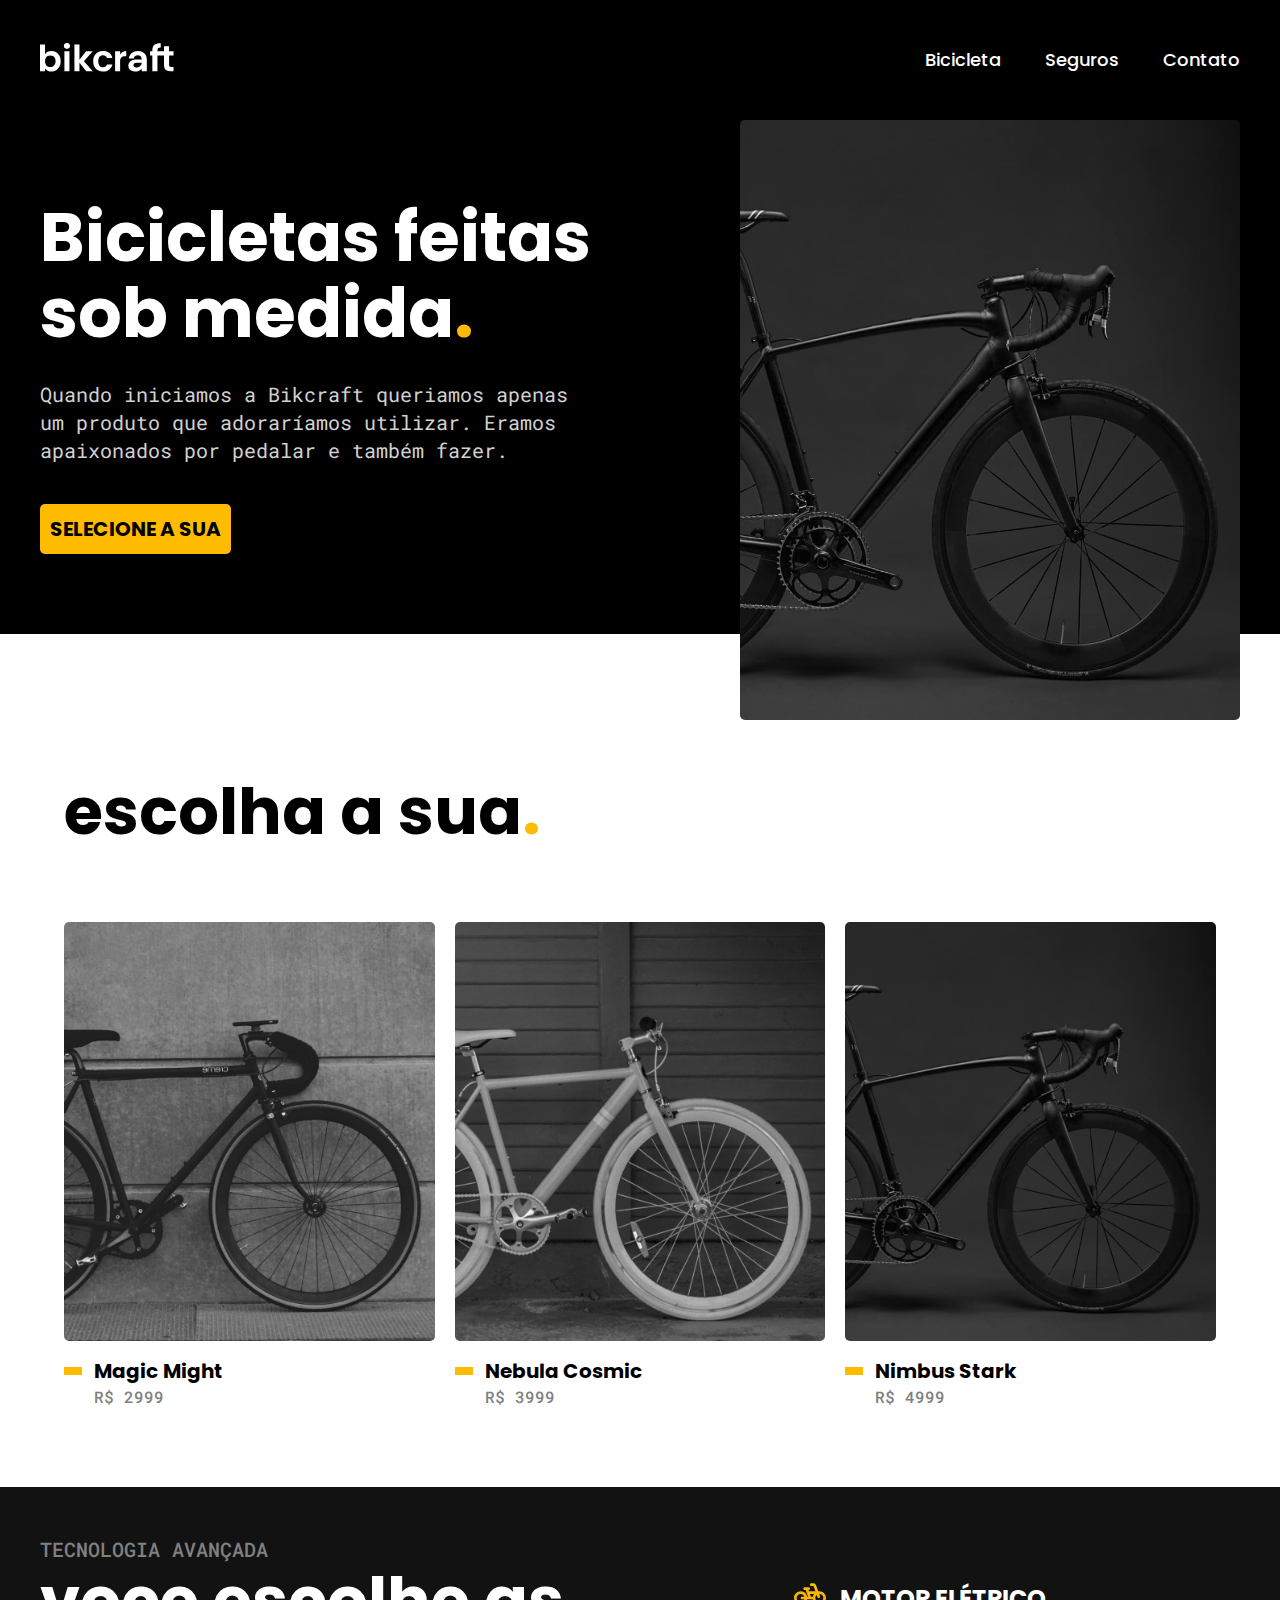
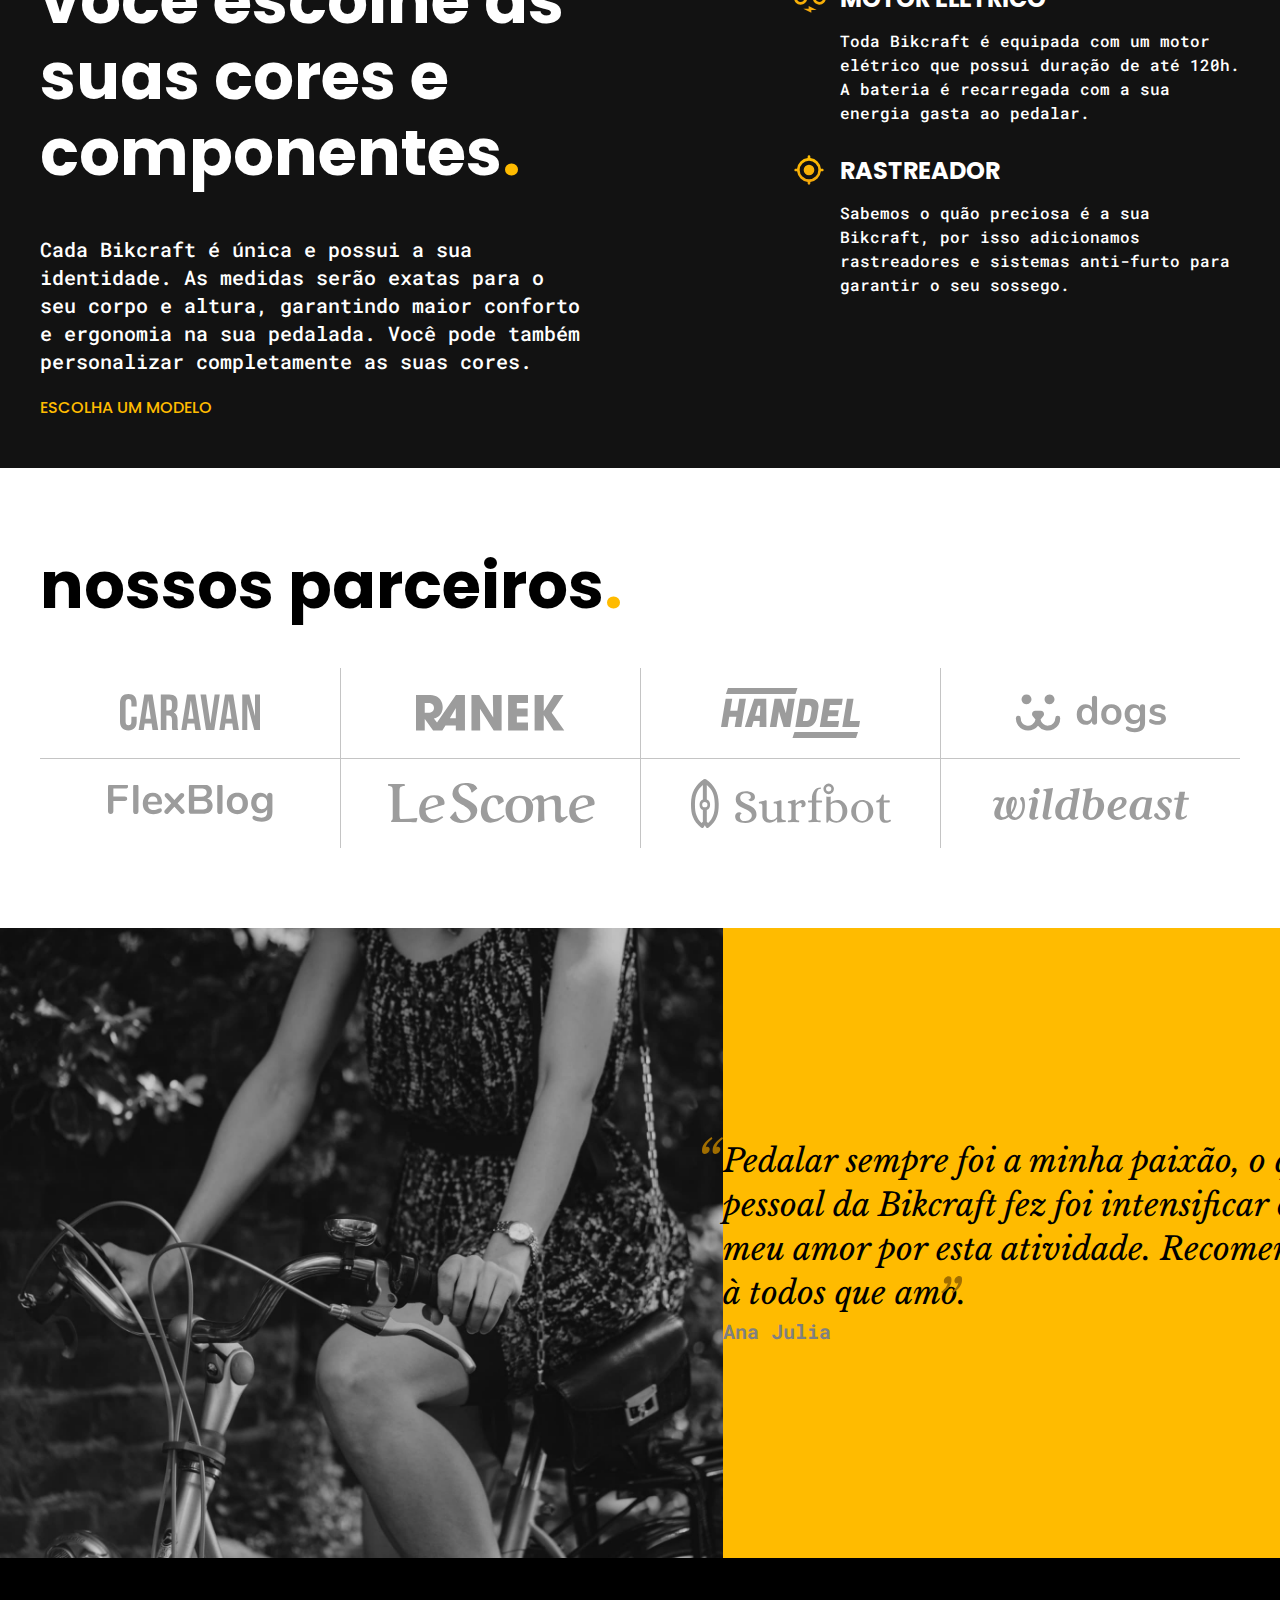
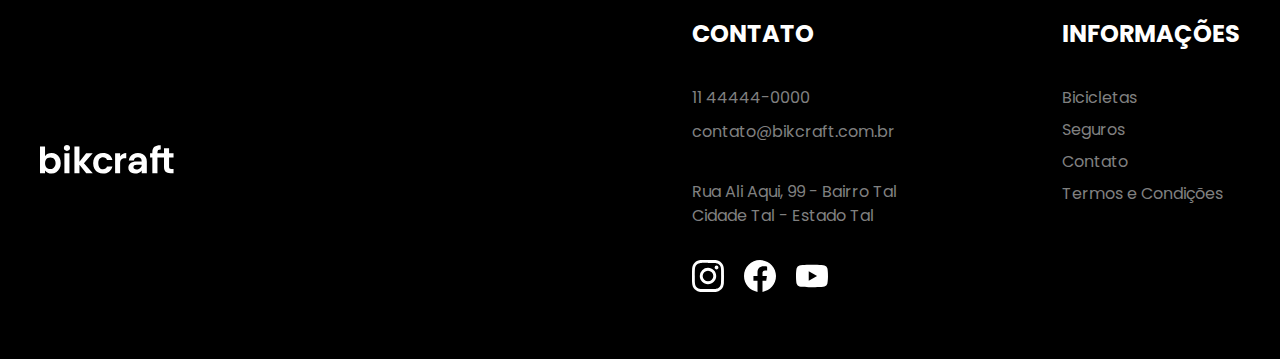
==== index.html @ fb2f8f51 "updated proj: add comments section" ====
<!DOCTYPE html>
<html lang="pt-br">

<head>
    <meta charset="UTF-8">
    <meta http-equiv="X-UA-Compatible" content="IE=edge">
    <meta name="viewport" content="width=device-width, initial-scale=1.0">

    <link rel="preconnect" href="https://fonts.googleapis.com">
    <link rel="preconnect" href="https://fonts.gstatic.com" crossorigin>
    <link href="https://fonts.googleapis.com/css2?family=Libre+Baskerville:ital@1&family=Poppins:wght@400;500;600;700&family=Roboto+Mono:wght@300&display=swap" rel="stylesheet">

    <link rel="stylesheet" href="css/main.css">

    <title>Inicio | Bikcraft</title>
</head>

<body class="page-index">

    <header class="header">
        <div class="box-width">
            <a href="index.html">
                <img src="images/bikcraft.svg" alt="Logo Bikcraft">
            </a>


            <nav>
                <a href="bikes.html">Bicicleta</a>
                <a href="insurance.html">Seguros</a>
                <a href="contact.html">Contato</a>
            </nav>
        </div>
    </header>

    <main>
        <section class="subheader">
            <div class="__width">
                <div class="content">
                    <h1>Bicicletas feitas sob medida<span>.</span></h1>

                    <p>Quando iniciamos a Bikcraft queriamos apenas um produto que adoraríamos utilizar. Eramos apaixonados por pedalar e também fazer.</p>

                    <button class="btn">selecione a sua</button>
                </div>
                <img src="images/bicicletas/nimbus-home.jpg" alt="">
            </div>
        </section>

        <section class="prod-bikes">
            <div class="__width">
                <h2 class="titles-sec">escolha a sua<span>.</span></h2>
            </div>

            <section class="bikes">
                <div class="card">
                    <img src="images/bicicletas/magic-home.jpg" alt="">
                    <div class="info-bike">
                        <span class="legend">Magic Might</span>
                        <span class="price">R$ 2999</span>
                    </div>

                </div>

                <div class="card">
                    <img src="images/bicicletas/nebula-home.jpg" alt="">
                    <div class="info-bike">
                        <span class="legend">Nebula Cosmic</span>
                        <span class="price">R$ 3999</span>
                    </div>

                </div>

                <div class="card">
                    <img src="images/bicicletas/nimbus-home.jpg" alt="">
                    <div class="info-bike">
                        <span class="legend">Nimbus Stark</span>
                        <span class="price">R$ 4999</span>
                    </div>

                </div>

            </section>
        </section>

        <section class="diferentials">
            <section class="content __width">
                <div class="description">
                    <span class="legend">tecnologia avançada</span>
                    <h2 class="titles-sec">voce escolhe as suas cores e componentes<span>.</span></h2>
                    <p>Cada Bikcraft é única e possui a sua identidade. As medidas serão exatas para o seu corpo e altura, garantindo maior conforto e ergonomia na sua pedalada. Você pode também personalizar completamente as suas cores.</p>

                    <a href="">Escolha um modelo</a>
                </div>

                <div class="technology">
                    <div class="electric">
                        <span>Motor elétrico</span>
                        <p>Toda Bikcraft é equipada com um motor elétrico que possui duração de até 120h. A bateria é recarregada com a sua energia gasta ao pedalar.</p>
                    </div>
                    <div class="tracker">
                        <span>rastreador</span>
                        <p>Sabemos o quão preciosa é a sua Bikcraft, por isso adicionamos rastreadores e sistemas anti-furto para garantir o seu sossego.</p>
                    </div>
                </div>

            </section>
        </section>

        <section class="partness">

            <div class="__width">
                <h2 class="titles-sec">nossos parceiros<span>.</span></h2>

                <ul class="box-partness">
                    <li>
                        <img src="images/parceiros/caravan.svg" alt="Logo Caravan">
                    </li>
                    <li>
                        <img src="images/parceiros/ranek.svg" alt="Logo Ranek">
                    </li>
                    <li>
                        <img src="images/parceiros/handel.svg" alt="Logo Handel">
                    </li>
                    <li>
                        <img src="images/parceiros/dogs.svg" alt="Logo Dogs">
                    </li>
                    <li>
                        <img src="images/parceiros/flexblog.svg" alt="Logo Flexblog">
                    </li>
                    <li>
                        <img src="images/parceiros/lescone.svg" alt="Logo LeScone">
                    </li>
                    <li>
                        <img src="images/parceiros/surfbot.svg" alt="Logo Surfbot">
                    </li>
                    <li>
                        <img src="images/parceiros/wildbeast.svg" alt="Logo Wildbeast">
                    </li>
                </ul>
            </div>

        </section>

        <section class="comments">
            <div class="box-img">
                <img src="images/fotos/depoimento.jpg" alt="">
            </div>
            <div class=" __width">
                <div class="box-comment">
                    <p>
                        Pedalar sempre foi a minha paixão, o que o pessoal da Bikcraft fez foi intensificar o meu amor por esta atividade. Recomendo à todos que amo.
                    </p>
                    <span>Ana Julia</span>
                </div>

            </div>
        </section>
    </main>

    <footer class="footer">
        <div class="box-width">
            <img src="images/bikcraft.svg" alt="Logo Bikcraft">

            <section class="content">
                <section class="contact">
                    <span>Contato</span>
                    <div class="box-contact">
                        <a href="">
                            11 44444-0000
                        </a>
                        <a href="mailto:contato@bikcraft.com.br">contato@bikcraft.com.br</a>
                    </div>
                    <div class="box-address">
                        <a>Rua Ali Aqui, 99 - Bairro Tal Cidade Tal - Estado Tal</a>
                    </div>
                    <div class="midia-social">
                        <a href="">
                            <img src="images/redes/instagram.svg" alt="">
                        </a>
                        <a href="">
                            <img src="images/redes/facebook.svg" alt="">
                        </a>
                        <a href="">
                            <img src="images/redes/youtube.svg" alt="">
                        </a>
                    </div>
                </section>
                <section class="informations">
                    <span>informações</span>
                    <a href="bikes.html">Bicicletas</a>
                    <a href="insurance.html">Seguros</a>
                    <a href="contact.html">Contato</a>
                    <a href="">Termos e Condições</a>
                </section>
            </section>

        </div>
    </footer>

</body>

</html>
---- css/main.css ----
* {
  margin: 0;
  padding: 0;
  -webkit-box-sizing: border-box;
          box-sizing: border-box;
}

a {
  text-decoration: none;
}

.titles-sec {
  font-family: "Poppins", sans-serif;
  font-weight: 700;
  font-size: 64px;
  line-height: 76px;
}

.titles-sec span {
  color: #ffbb00;
}

.__width {
  width: 1200px;
  margin: 0 auto;
  position: relative;
}

.btn {
  background: #ffbb00;
  border-radius: 5px;
  font-family: "Poppins", sans-serif;
  color: #000000;
  font-size: 20px;
  text-transform: uppercase;
  font-weight: 700;
  width: -webkit-fit-content;
  width: -moz-fit-content;
  width: fit-content;
  padding: 10px;
  border: 0;
  cursor: pointer;
}

.header {
  background: #000000;
  color: #ffffff;
  height: 120px;
  display: -webkit-box;
  display: -ms-flexbox;
  display: flex;
  -webkit-box-align: center;
      -ms-flex-align: center;
          align-items: center;
}

.header a {
  color: #ffffff;
}

.header .box-width {
  width: 1200px;
  margin: 0 auto;
  display: -webkit-box;
  display: -ms-flexbox;
  display: flex;
  -webkit-box-align: center;
      -ms-flex-align: center;
          align-items: center;
  -webkit-box-pack: justify;
      -ms-flex-pack: justify;
          justify-content: space-between;
  font-family: "Poppins", sans-serif;
}

.header .box-width nav a {
  font-size: 18px;
  font-weight: 500;
  line-height: 32px;
  position: relative;
}

.header .box-width nav a:nth-of-type(2) {
  margin: 0 40px;
}

.header .box-width nav a::after {
  position: absolute;
  width: 0;
  content: "";
  height: 2px;
  border-radius: 5px;
  top: 28px;
  left: 0;
}

.header .box-width nav a:hover {
  color: #ffbb00;
  -webkit-transition: all 0.7s linear;
  transition: all 0.7s linear;
}

.header .box-width nav a:hover::after {
  -webkit-transition: all 0.7s linear;
  transition: all 0.7s linear;
  width: 100%;
  background: #ffbb00;
}

.footer {
  background: #000000;
  padding-block: 60px;
}

.footer a {
  color: #808080;
}

.footer .box-width {
  width: 1200px;
  margin: 0 auto;
  display: -webkit-box;
  display: -ms-flexbox;
  display: flex;
  -webkit-box-align: center;
      -ms-flex-align: center;
          align-items: center;
  -webkit-box-pack: justify;
      -ms-flex-pack: justify;
          justify-content: space-between;
}

.footer .box-width .content {
  display: -webkit-box;
  display: -ms-flexbox;
  display: flex;
}

.footer .box-width .content span {
  font-size: 24px;
  line-height: 32px;
  text-transform: uppercase;
  letter-spacing: 5%;
  color: #ffffff;
  font-family: "Poppins", sans-serif;
  font-weight: 700;
}

.footer .box-width .content .contact,
.footer .box-width .content .informations {
  display: -webkit-box;
  display: -ms-flexbox;
  display: flex;
  -webkit-box-orient: vertical;
  -webkit-box-direction: normal;
      -ms-flex-direction: column;
          flex-direction: column;
}

.footer .box-width .content .contact a,
.footer .box-width .content .informations a {
  font-family: "Poppins", sans-serif;
  font-size: 16px;
  font-size: 500;
  line-height: 24px;
}

.footer .box-width .content .contact a:hover,
.footer .box-width .content .informations a:hover {
  text-decoration: underline;
}

.footer .box-width .content .contact {
  margin-right: 120px;
}

.footer .box-width .content .contact .box-contact {
  display: -webkit-box;
  display: -ms-flexbox;
  display: flex;
  -webkit-box-orient: vertical;
  -webkit-box-direction: normal;
      -ms-flex-direction: column;
          flex-direction: column;
  margin-block: 36px;
  gap: 10px;
}

.footer .box-width .content .contact .box-address {
  width: 250px;
}

.footer .box-width .content .contact .midia-social {
  margin-top: 32px;
}

.footer .box-width .content .contact .midia-social a {
  text-decoration: none;
}

.footer .box-width .content .contact .midia-social a:nth-of-type(2) {
  margin: 0 16px;
}

.footer .box-width .content .informations span {
  margin-bottom: 36px;
}

.footer .box-width .content .informations a {
  margin-top: 8px;
}

.footer .box-width .content .informations a:nth-of-type(1) {
  margin-top: 0;
}

.page-index .subheader {
  background: #000000;
  padding: 80px 0;
}

.page-index .subheader h1 {
  font-family: "Poppins", sans-serif;
  font-size: 68px;
  line-height: 76px;
  font-weight: 700;
  color: #ffffff;
}

.page-index .subheader h1 span {
  color: #ffbb00;
}

.page-index .subheader p {
  color: #d1d1d1;
  font-size: 20px;
  line-height: 28px;
  font-family: "Roboto Mono", monospace;
}

.page-index .subheader .__width {
  display: -webkit-box;
  display: -ms-flexbox;
  display: flex;
  -webkit-box-pack: justify;
      -ms-flex-pack: justify;
          justify-content: space-between;
}

.page-index .subheader .__width .content {
  width: 600px;
}

.page-index .subheader .__width .content p {
  width: 530px;
  margin: 28px 0 40px;
}

.page-index .subheader .__width img {
  width: 500px;
  height: 600px;
  position: absolute;
  top: -80px;
  right: 0;
  border-radius: 5px;
}

.page-index .prod-bikes {
  width: 100%;
  padding: 140px 5% 80px;
}

.page-index .prod-bikes h2 span {
  color: #ffbb00;
}

.page-index .prod-bikes .bikes {
  display: -webkit-box;
  display: -ms-flexbox;
  display: flex;
  gap: 20px;
  width: 100%;
  -webkit-box-pack: justify;
      -ms-flex-pack: justify;
          justify-content: space-between;
  margin-top: 72px;
}

.page-index .prod-bikes .bikes .card {
  width: 515px;
}

.page-index .prod-bikes .bikes .card img {
  width: 100%;
  border-radius: 5px;
}

.page-index .prod-bikes .bikes .card .info-bike {
  display: -webkit-box;
  display: -ms-flexbox;
  display: flex;
  -webkit-box-orient: vertical;
  -webkit-box-direction: normal;
      -ms-flex-direction: column;
          flex-direction: column;
  gap: 2px;
  position: relative;
  margin-top: 12px;
  padding-left: 30px;
}

.page-index .prod-bikes .bikes .card .info-bike .legend {
  color: #000000;
  font-size: 20px;
  line-height: 28px;
  font-weight: 700;
  font-family: "Poppins", sans-serif;
}

.page-index .prod-bikes .bikes .card .info-bike .price {
  font-family: "Roboto Mono", monospace;
  font-size: 16px;
  line-height: 20px;
  color: #808080;
  font-weight: 500;
}

.page-index .prod-bikes .bikes .card .info-bike::before {
  content: "";
  position: absolute;
  left: 0;
  top: 10px;
  width: 18px;
  height: 8px;
  background: #ffbb00;
}

.page-index .diferentials {
  background: #121212;
  padding: 48px 0;
}

.page-index .diferentials .legend {
  text-transform: uppercase;
  font-weight: 500;
  font-size: 20px;
  line-height: 28px;
  color: #808080;
  font-family: "Roboto Mono", monospace;
}

.page-index .diferentials .titles-sec {
  color: #ffffff;
}

.page-index .diferentials .content {
  display: -webkit-box;
  display: -ms-flexbox;
  display: flex;
  -webkit-box-pack: justify;
      -ms-flex-pack: justify;
          justify-content: space-between;
}

.page-index .diferentials .content .description {
  width: 600px;
}

.page-index .diferentials .content .description p {
  font-size: 20px;
  color: #ffffff;
  line-height: 28px;
  font-family: "Roboto Mono", monospace;
  font-weight: 500;
  margin: 44px 0 20px;
  width: 550px;
}

.page-index .diferentials .content .description a {
  text-transform: uppercase;
  font-family: "Poppins", sans-serif;
  color: #ffbb00;
  font-weight: 500;
  position: relative;
}

.page-index .diferentials .content .description a::after {
  position: absolute;
  width: 0%;
  top: 20px;
  left: 0;
  height: 2px;
  background: #ffbb00;
  content: "";
}

.page-index .diferentials .content .description a:hover::after {
  width: 100%;
  -webkit-transition: all 0.7s linear;
  transition: all 0.7s linear;
}

.page-index .diferentials .content .technology {
  color: #ffffff;
  width: 400px;
  margin-top: 50px;
}

.page-index .diferentials .content .technology span {
  text-transform: uppercase;
  font-weight: 700;
  font-family: "Poppins", sans-serif;
  font-size: 24px;
  line-height: 28px;
}

.page-index .diferentials .content .technology p {
  font-family: "Roboto Mono", monospace;
  font-weight: 500;
  font-size: 16px;
  line-height: 24px;
}

.page-index .diferentials .content .technology .electric span {
  position: relative;
}

.page-index .diferentials .content .technology .electric span::before {
  content: url("../../images/icones/eletrica.svg");
  position: absolute;
  right: 220px;
  top: 0;
}

.page-index .diferentials .content .technology .electric p {
  margin: 16px 0 32px;
}

.page-index .diferentials .content .technology .tracker span {
  position: relative;
}

.page-index .diferentials .content .technology .tracker span::before {
  content: url("../../images/icones/rastreador.svg");
  position: absolute;
  right: 175px;
  top: 0;
}

.page-index .diferentials .content .technology .tracker p {
  margin-top: 16px;
}

.page-index .partness {
  padding: 80px 0;
}

.page-index .partness .titles-sec {
  margin-bottom: 44px;
}

.page-index .partness .box-partness {
  list-style: none;
  display: -ms-grid;
  display: grid;
  -ms-grid-columns: (1fr)[4];
      grid-template-columns: repeat(4, 1fr);
}

.page-index .partness .box-partness li {
  display: -webkit-box;
  display: -ms-flexbox;
  display: flex;
  border-left: 1px solid #c4c4c4;
  padding: 20px 0;
}

.page-index .partness .box-partness li:nth-child(1), .page-index .partness .box-partness li:nth-child(5) {
  border: 0;
}

.page-index .partness .box-partness li:nth-child(n + 5) {
  border-top: 1px solid #c4c4c4;
}

.page-index .partness .box-partness li img {
  margin: auto;
}

.page-index .comments {
  background: #ffbb00;
  display: -webkit-box;
  display: -ms-flexbox;
  display: flex;
  -webkit-box-align: center;
      -ms-flex-align: center;
          align-items: center;
  -webkit-box-pack: justify;
      -ms-flex-pack: justify;
          justify-content: space-between;
}

.page-index .comments .box-img {
  height: 70vh;
}

.page-index .comments .box-img img {
  height: 100%;
}

.page-index .comments .__width {
  display: -webkit-box;
  display: -ms-flexbox;
  display: flex;
  -webkit-box-align: center;
      -ms-flex-align: center;
          align-items: center;
  -webkit-box-pack: center;
      -ms-flex-pack: center;
          justify-content: center;
}

.page-index .comments .box-comment {
  width: 630px;
}

.page-index .comments .box-comment p {
  font-size: 32px;
  line-height: 44px;
  font-style: italic;
  font-family: "Libre Baskerville", serif;
  position: relative;
}

.page-index .comments .box-comment p::before {
  content: url("../../images/dooble_quote_left.svg");
  position: absolute;
  bottom: 150px;
  right: 630px;
}

.page-index .comments .box-comment p::after {
  content: url("../../images/dooble_quote_right.svg");
  position: absolute;
  bottom: 10px;
  right: 390px;
}

.page-index .comments .box-comment span {
  font-size: 20px;
  line-height: 32px;
  font-family: "Roboto Mono", monospace;
  font-weight: 700;
  color: #808080;
}
/*# sourceMappingURL=main.css.map */
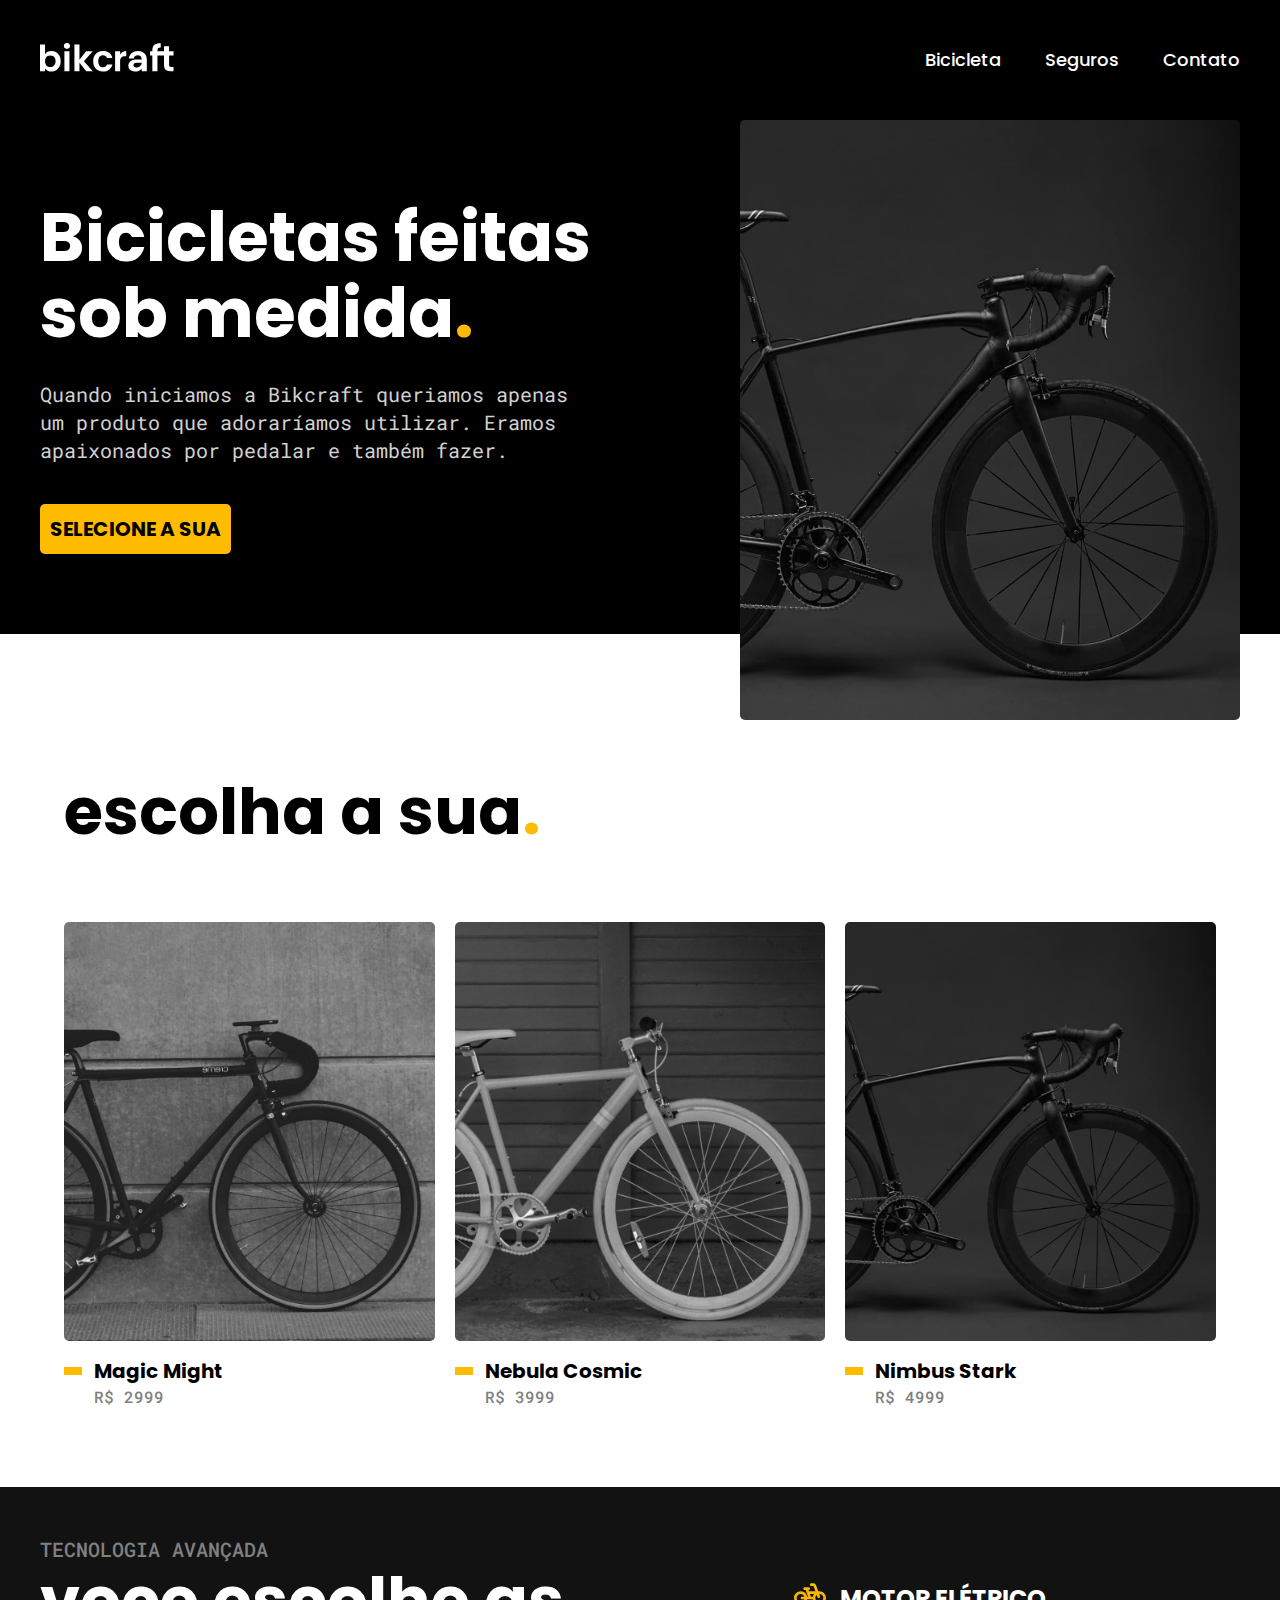
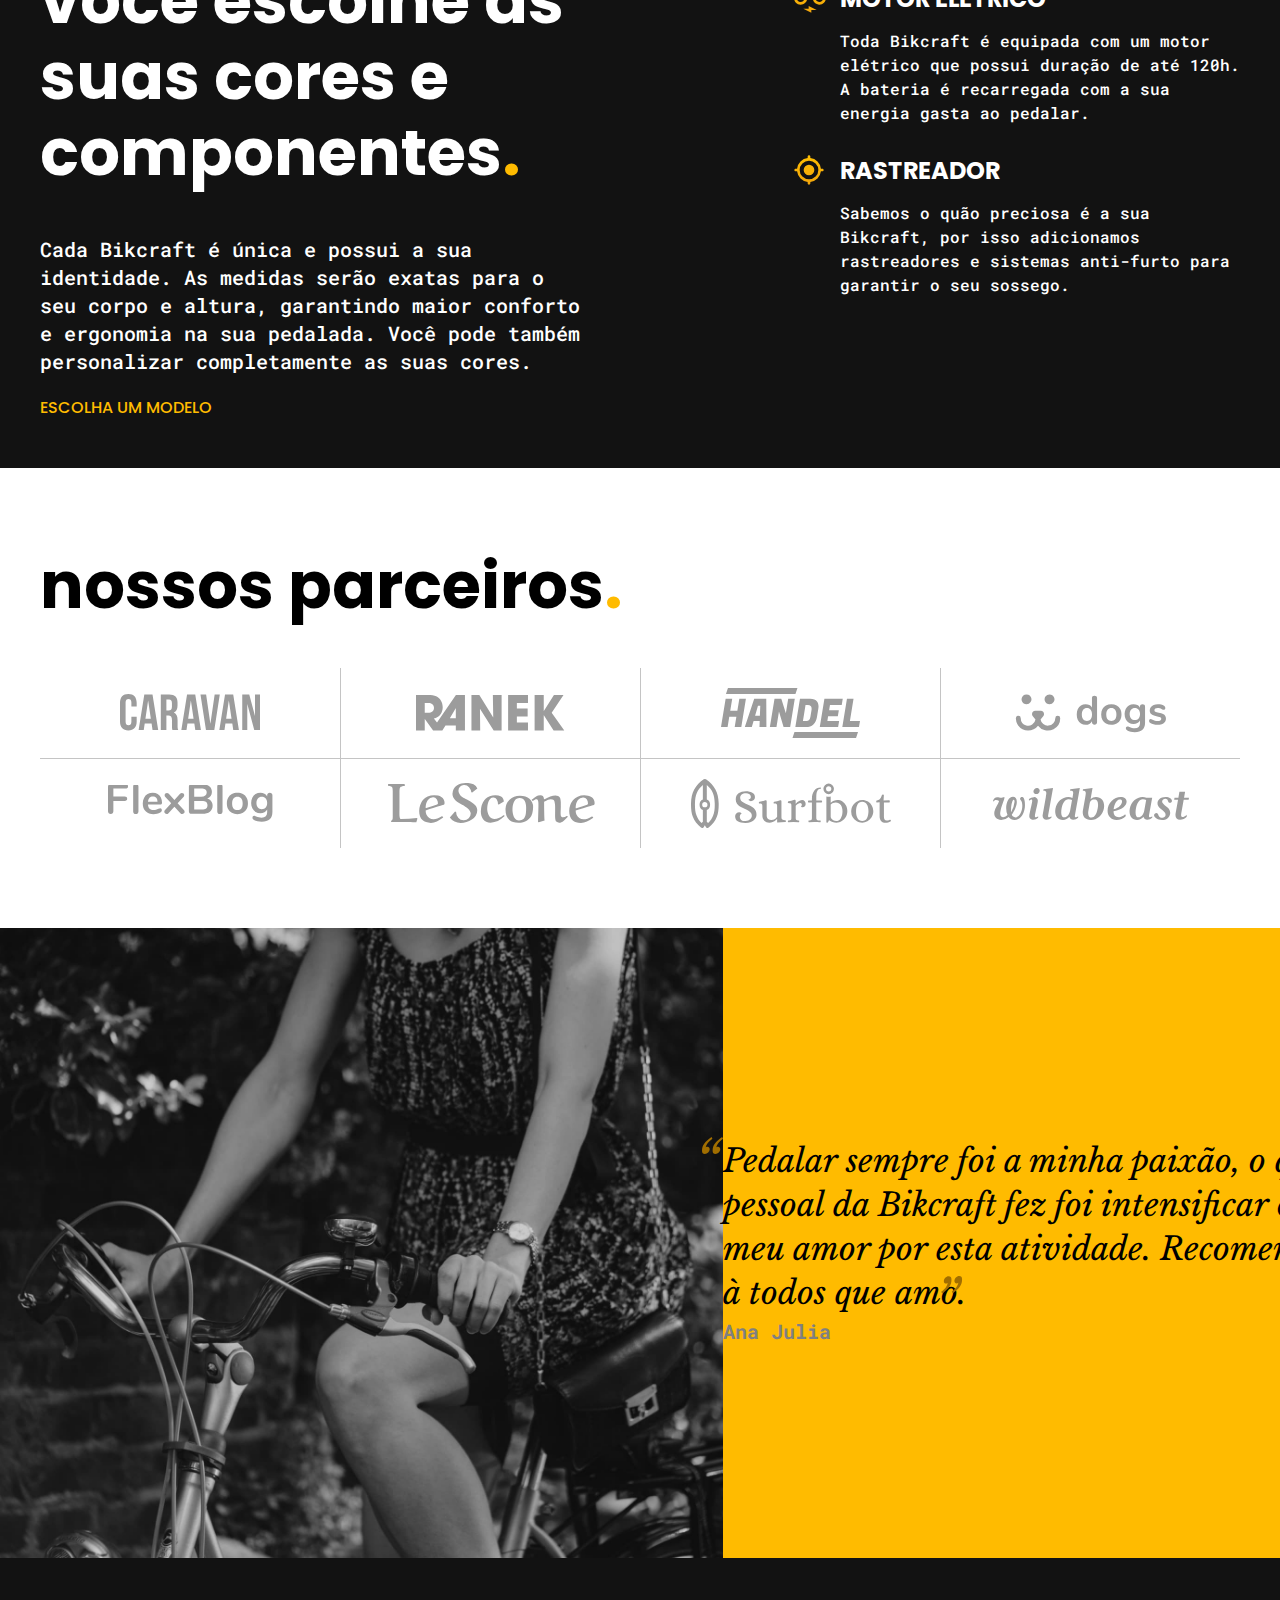
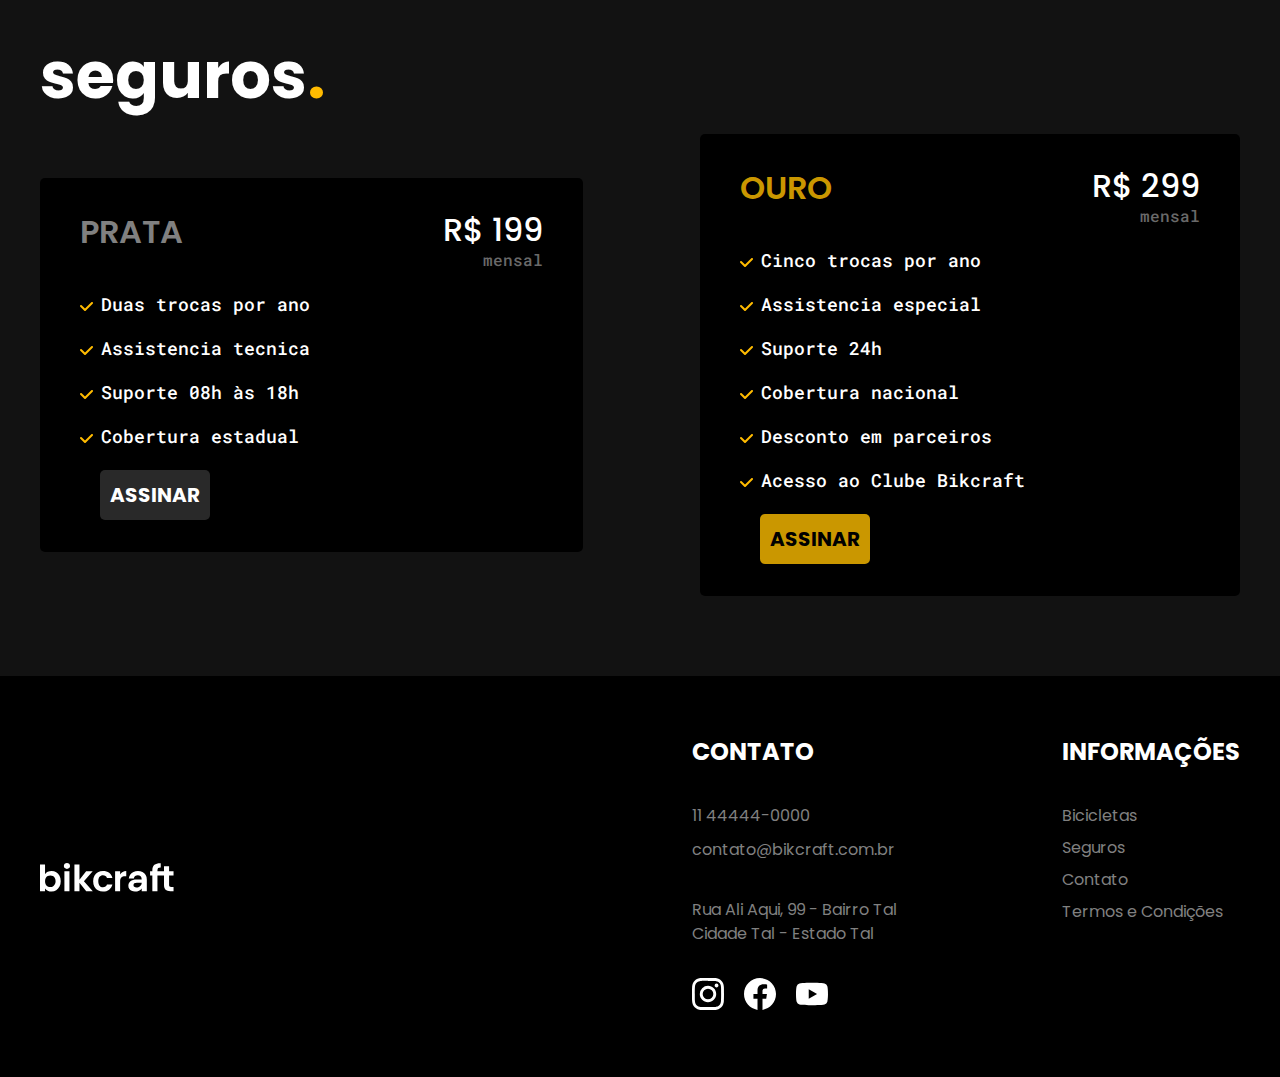
==== commit c864b10c: "updated proj: add insurance section in index" ====
--- a/index.html
+++ b/index.html
@@ -153,6 +153,55 @@
                     <span>Ana Julia</span>
                 </div>
 
+            </div>
+        </section>
+
+        <section class="insurance">
+            <div class="__width">
+                <h2 class="titles-sec">seguros<span>.</span></h2>
+                <section class="content">
+                    <div class="silver">
+                        <div class="header-ins">
+                            <span class="legend">Prata</span>
+                            <div class="box-price">
+                                <span class="price">R$ 199</span>
+                                <span class="month">mensal</span>
+                            </div>
+                        </div>
+
+                        <ul>
+                            <li>Duas trocas por ano</li>
+                            <li>Assistencia tecnica</li>
+                            <li>Suporte 08h às 18h</li>
+                            <li>Cobertura estadual</li>
+                        </ul>
+
+                        <button class="btn">Assinar</button>
+
+                    </div>
+
+                    <div class="gold">
+                        <div class="header-ins">
+                            <span class="legend">Ouro</span>
+                            <div class="box-price">
+                                <span class="price">R$ 299</span>
+                                <span class="month">mensal</span>
+                            </div>
+                        </div>
+
+                        <ul>
+                            <li>Cinco trocas por ano</li>
+                            <li>Assistencia especial</li>
+                            <li>Suporte 24h</li>
+                            <li>Cobertura nacional</li>
+                            <li>Desconto em parceiros</li>
+                            <li>Acesso ao Clube Bikcraft</li>
+                        </ul>
+
+                        <button class="btn">Assinar</button>
+
+                    </div>
+                </section>
             </div>
         </section>
     </main>
--- a/css/main.css
+++ b/css/main.css
@@ -2,7 +2,7 @@
   margin: 0;
   padding: 0;
   -webkit-box-sizing: border-box;
-          box-sizing: border-box;
+  box-sizing: border-box;
 }
 
 a {
@@ -50,8 +50,8 @@
   display: -ms-flexbox;
   display: flex;
   -webkit-box-align: center;
-      -ms-flex-align: center;
-          align-items: center;
+  -ms-flex-align: center;
+  align-items: center;
 }
 
 .header a {
@@ -65,11 +65,11 @@
   display: -ms-flexbox;
   display: flex;
   -webkit-box-align: center;
-      -ms-flex-align: center;
-          align-items: center;
+  -ms-flex-align: center;
+  align-items: center;
   -webkit-box-pack: justify;
-      -ms-flex-pack: justify;
-          justify-content: space-between;
+  -ms-flex-pack: justify;
+  justify-content: space-between;
   font-family: "Poppins", sans-serif;
 }
 
@@ -123,11 +123,11 @@
   display: -ms-flexbox;
   display: flex;
   -webkit-box-align: center;
-      -ms-flex-align: center;
-          align-items: center;
+  -ms-flex-align: center;
+  align-items: center;
   -webkit-box-pack: justify;
-      -ms-flex-pack: justify;
-          justify-content: space-between;
+  -ms-flex-pack: justify;
+  justify-content: space-between;
 }
 
 .footer .box-width .content {
@@ -153,8 +153,8 @@
   display: flex;
   -webkit-box-orient: vertical;
   -webkit-box-direction: normal;
-      -ms-flex-direction: column;
-          flex-direction: column;
+  -ms-flex-direction: column;
+  flex-direction: column;
 }
 
 .footer .box-width .content .contact a,
@@ -180,8 +180,8 @@
   display: flex;
   -webkit-box-orient: vertical;
   -webkit-box-direction: normal;
-      -ms-flex-direction: column;
-          flex-direction: column;
+  -ms-flex-direction: column;
+  flex-direction: column;
   margin-block: 36px;
   gap: 10px;
 }
@@ -243,8 +243,8 @@
   display: -ms-flexbox;
   display: flex;
   -webkit-box-pack: justify;
-      -ms-flex-pack: justify;
-          justify-content: space-between;
+  -ms-flex-pack: justify;
+  justify-content: space-between;
 }
 
 .page-index .subheader .__width .content {
@@ -281,8 +281,8 @@
   gap: 20px;
   width: 100%;
   -webkit-box-pack: justify;
-      -ms-flex-pack: justify;
-          justify-content: space-between;
+  -ms-flex-pack: justify;
+  justify-content: space-between;
   margin-top: 72px;
 }
 
@@ -301,8 +301,8 @@
   display: flex;
   -webkit-box-orient: vertical;
   -webkit-box-direction: normal;
-      -ms-flex-direction: column;
-          flex-direction: column;
+  -ms-flex-direction: column;
+  flex-direction: column;
   gap: 2px;
   position: relative;
   margin-top: 12px;
@@ -358,8 +358,8 @@
   display: -ms-flexbox;
   display: flex;
   -webkit-box-pack: justify;
-      -ms-flex-pack: justify;
-          justify-content: space-between;
+  -ms-flex-pack: justify;
+  justify-content: space-between;
 }
 
 .page-index .diferentials .content .description {
@@ -463,8 +463,8 @@
   list-style: none;
   display: -ms-grid;
   display: grid;
-  -ms-grid-columns: (1fr)[4];
-      grid-template-columns: repeat(4, 1fr);
+  -ms-grid-columns: (1fr);
+  grid-template-columns: repeat(4, 1fr);
 }
 
 .page-index .partness .box-partness li {
@@ -475,7 +475,8 @@
   padding: 20px 0;
 }
 
-.page-index .partness .box-partness li:nth-child(1), .page-index .partness .box-partness li:nth-child(5) {
+.page-index .partness .box-partness li:nth-child(1),
+.page-index .partness .box-partness li:nth-child(5) {
   border: 0;
 }
 
@@ -493,11 +494,11 @@
   display: -ms-flexbox;
   display: flex;
   -webkit-box-align: center;
-      -ms-flex-align: center;
-          align-items: center;
+  -ms-flex-align: center;
+  align-items: center;
   -webkit-box-pack: justify;
-      -ms-flex-pack: justify;
-          justify-content: space-between;
+  -ms-flex-pack: justify;
+  justify-content: space-between;
 }
 
 .page-index .comments .box-img {
@@ -513,11 +514,11 @@
   display: -ms-flexbox;
   display: flex;
   -webkit-box-align: center;
-      -ms-flex-align: center;
-          align-items: center;
+  -ms-flex-align: center;
+  align-items: center;
   -webkit-box-pack: center;
-      -ms-flex-pack: center;
-          justify-content: center;
+  -ms-flex-pack: center;
+  justify-content: center;
 }
 
 .page-index .comments .box-comment {
@@ -553,4 +554,128 @@
   font-weight: 700;
   color: #808080;
 }
-/*# sourceMappingURL=main.css.map */+
+.page-index .insurance {
+  background: #121212;
+  padding: 80px 0;
+}
+
+.page-index .insurance .titles-sec {
+  color: #ffffff;
+}
+
+.page-index .insurance .content {
+  display: -webkit-box;
+  display: -ms-flexbox;
+  display: flex;
+  -webkit-box-align: center;
+  -ms-flex-align: center;
+  align-items: center;
+  margin-top: 20px;
+  -webkit-box-pack: justify;
+  -ms-flex-pack: justify;
+  justify-content: space-between;
+}
+
+.page-index .insurance .content .legend {
+  text-transform: uppercase;
+  font-weight: 600;
+  font-size: 32px;
+  line-height: 44px;
+  font-family: "Poppins", sans-serif;
+}
+
+.page-index .insurance .content .silver,
+.page-index .insurance .content .gold {
+  padding: 32px 40px;
+  background: #000000;
+  border-radius: 5px;
+}
+
+.page-index .insurance .content .silver .header-ins,
+.page-index .insurance .content .gold .header-ins {
+  display: -webkit-box;
+  display: -ms-flexbox;
+  display: flex;
+  gap: 260px;
+}
+
+.page-index .insurance .content .silver .header-ins .box-price,
+.page-index .insurance .content .gold .header-ins .box-price {
+  display: -webkit-box;
+  display: -ms-flexbox;
+  display: flex;
+  -webkit-box-orient: vertical;
+  -webkit-box-direction: normal;
+  -ms-flex-direction: column;
+  flex-direction: column;
+  text-align: right;
+}
+
+.page-index .insurance .content .silver .header-ins .box-price .price,
+.page-index .insurance .content .gold .header-ins .box-price .price {
+  color: #ffffff;
+  font-family: "Poppins", sans-serif;
+  font-weight: 500;
+  font-size: 32px;
+  line-height: 40px;
+}
+
+.page-index .insurance .content .silver .header-ins .box-price .month,
+.page-index .insurance .content .gold .header-ins .box-price .month {
+  font-size: 16px;
+  line-height: 20px;
+  color: #696969;
+  font-family: "Roboto Mono", monospace;
+  font-weight: 500;
+}
+
+.page-index .insurance .content .silver ul,
+.page-index .insurance .content .gold ul {
+  display: -webkit-box;
+  display: -ms-flexbox;
+  display: flex;
+  -webkit-box-orient: vertical;
+  -webkit-box-direction: normal;
+  -ms-flex-direction: column;
+  flex-direction: column;
+  gap: 16px;
+  list-style: none;
+  margin-block: 20px;
+}
+
+.page-index .insurance .content .silver ul li,
+.page-index .insurance .content .gold ul li {
+  color: #ffffff;
+  font-size: 18px;
+  font-weight: 500;
+  line-height: 28px;
+  font-family: "Roboto Mono", monospace;
+}
+
+.page-index .insurance .content .silver ul li::before,
+.page-index .insurance .content .gold ul li::before {
+  position: relative;
+  content: url("../../images/icones/lista.svg");
+  margin-right: 8px;
+}
+
+.page-index .insurance .content .silver .legend {
+  color: #808080;
+}
+
+.page-index .insurance .content .silver .btn {
+  background: #292929;
+  color: #ffffff;
+  margin-left: 20px;
+}
+
+.page-index .insurance .content .gold .legend {
+  color: #ca9700;
+}
+
+.page-index .insurance .content .gold .btn {
+  background: #ca9700;
+  margin-left: 20px;
+}
+/*# sourceMappingURL=main.css.map */
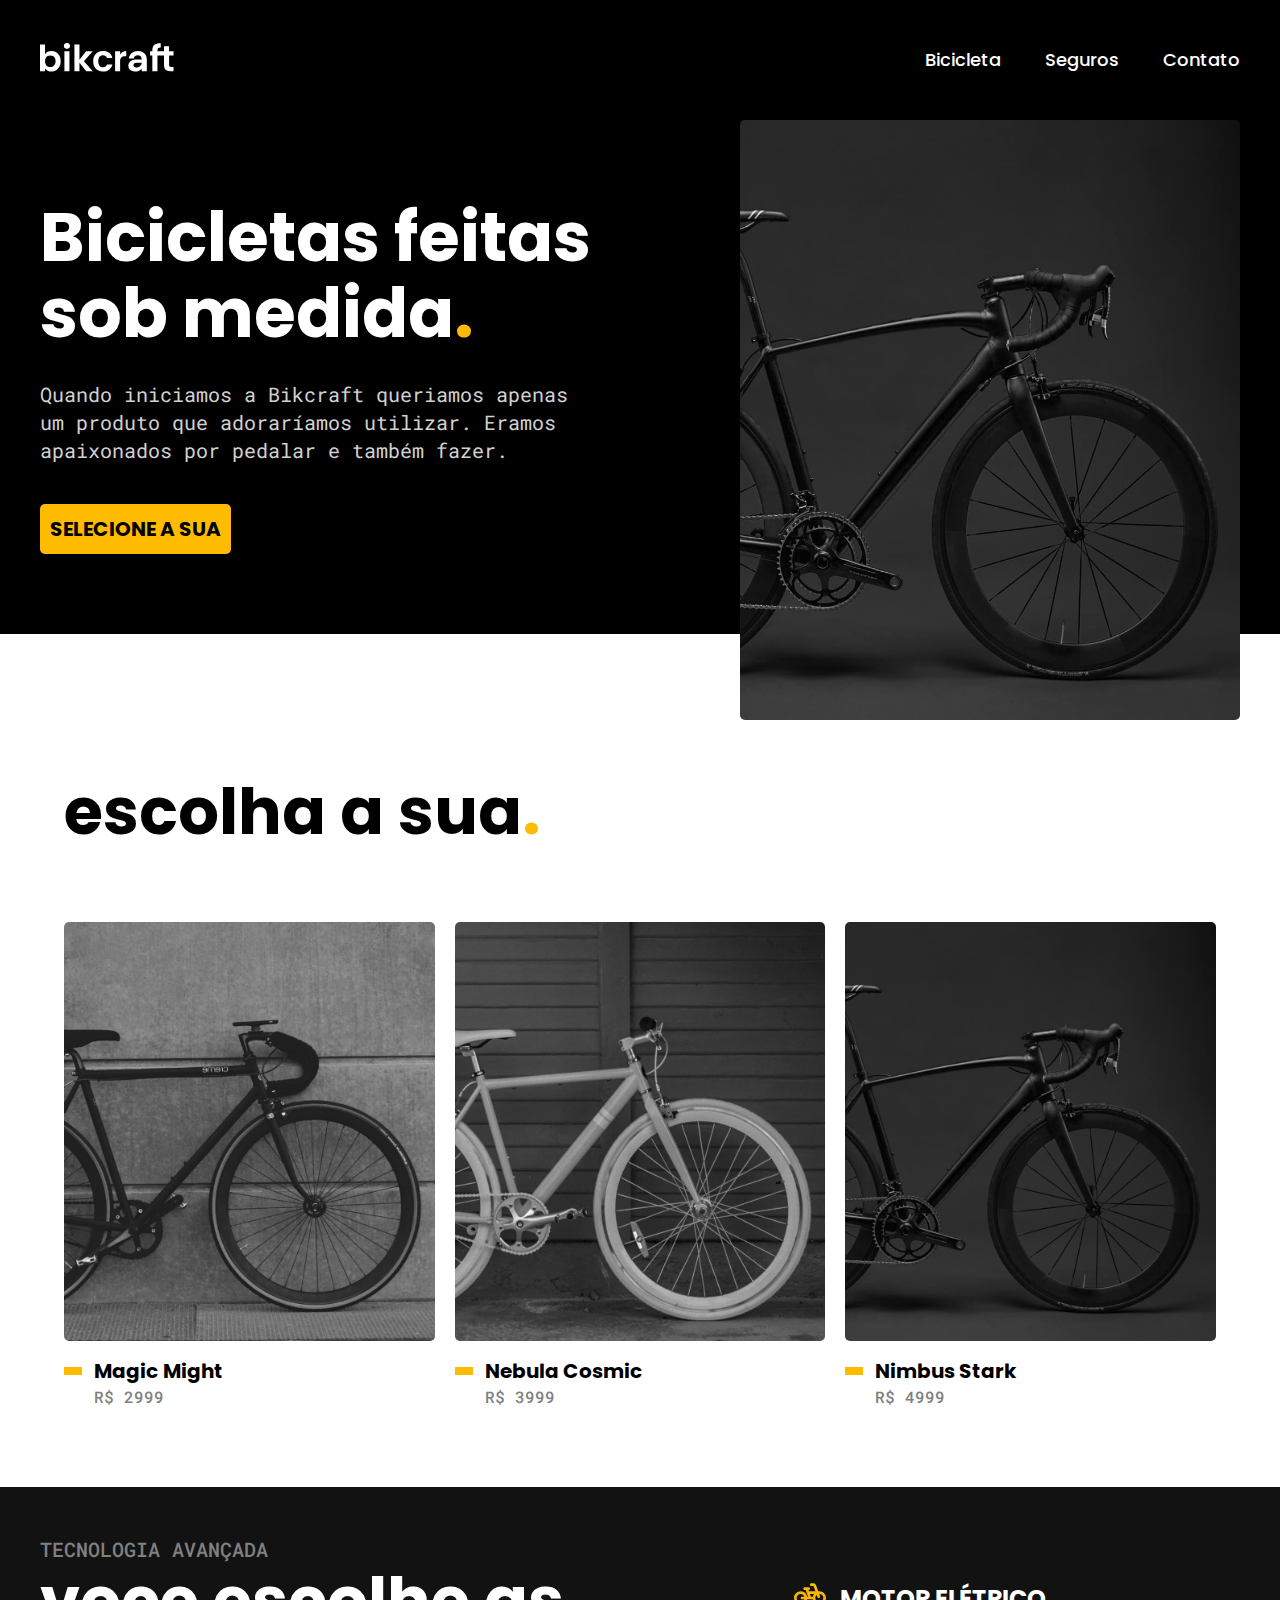
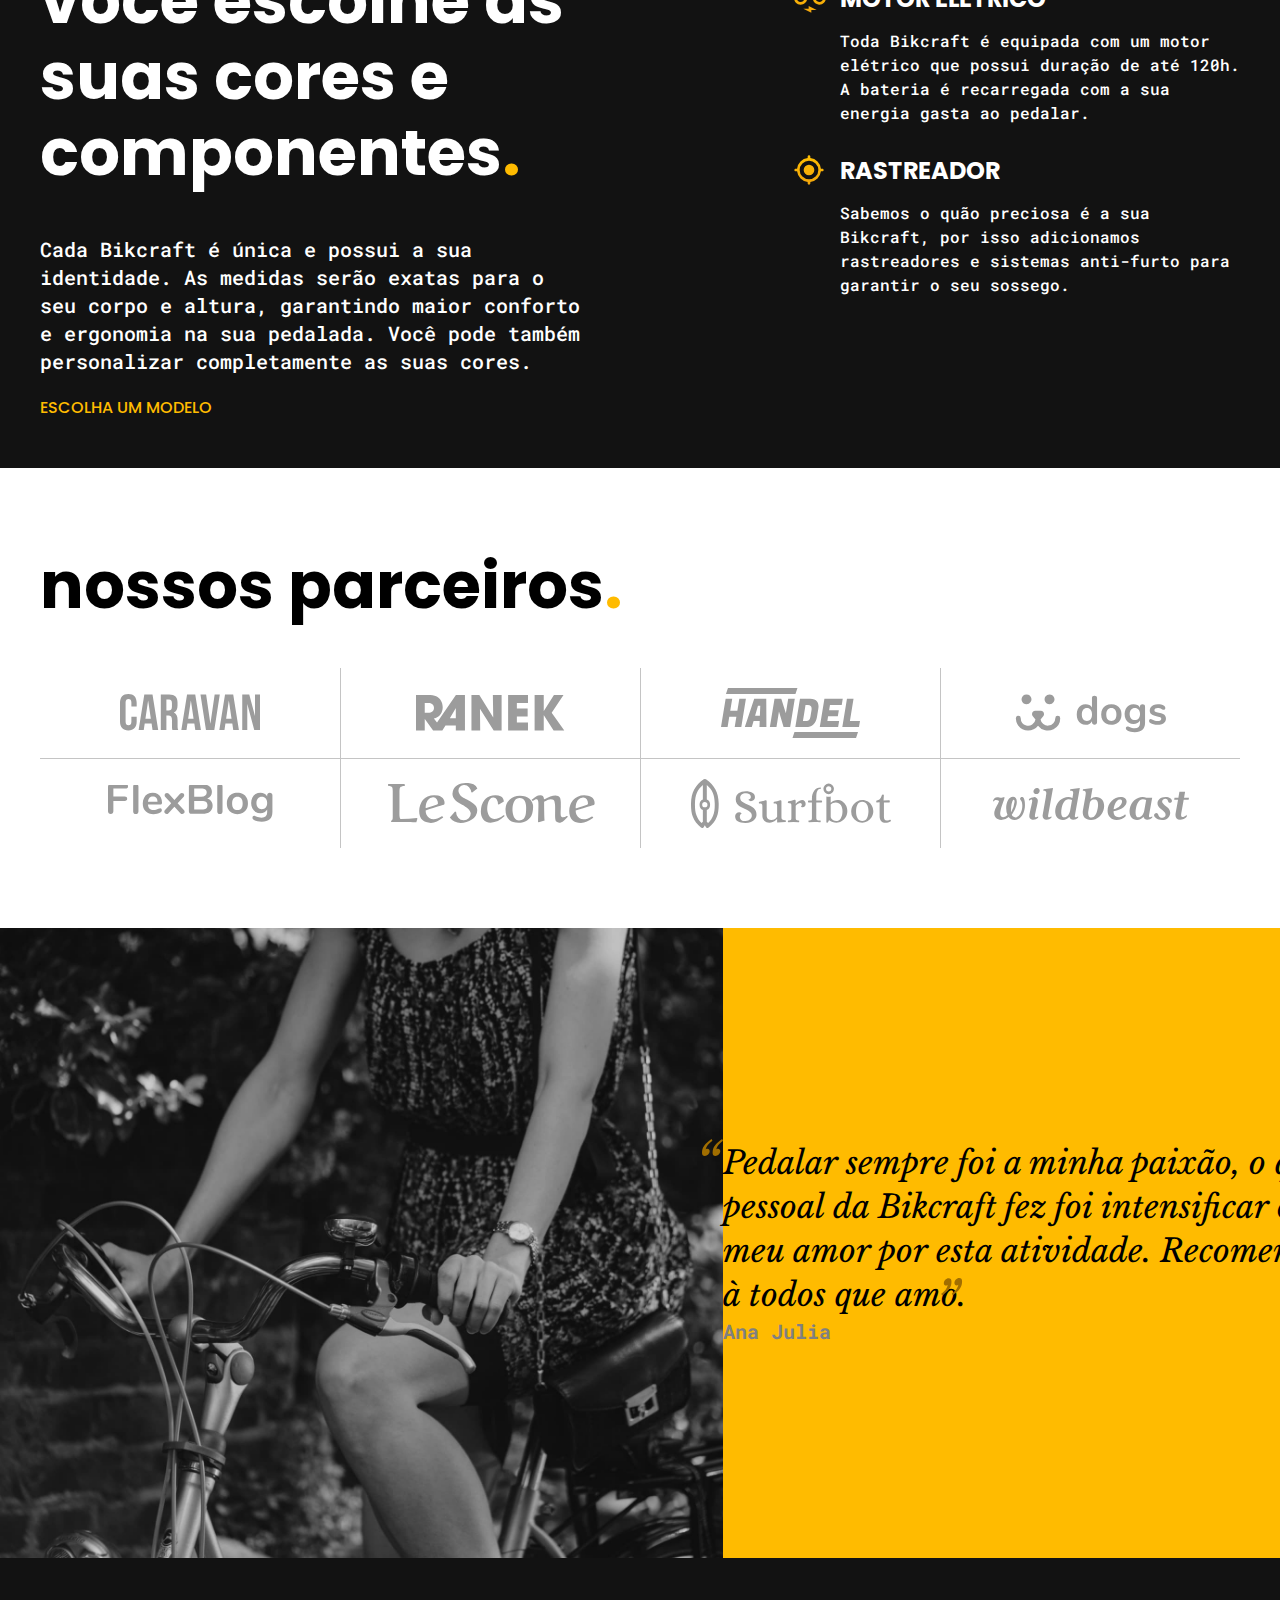
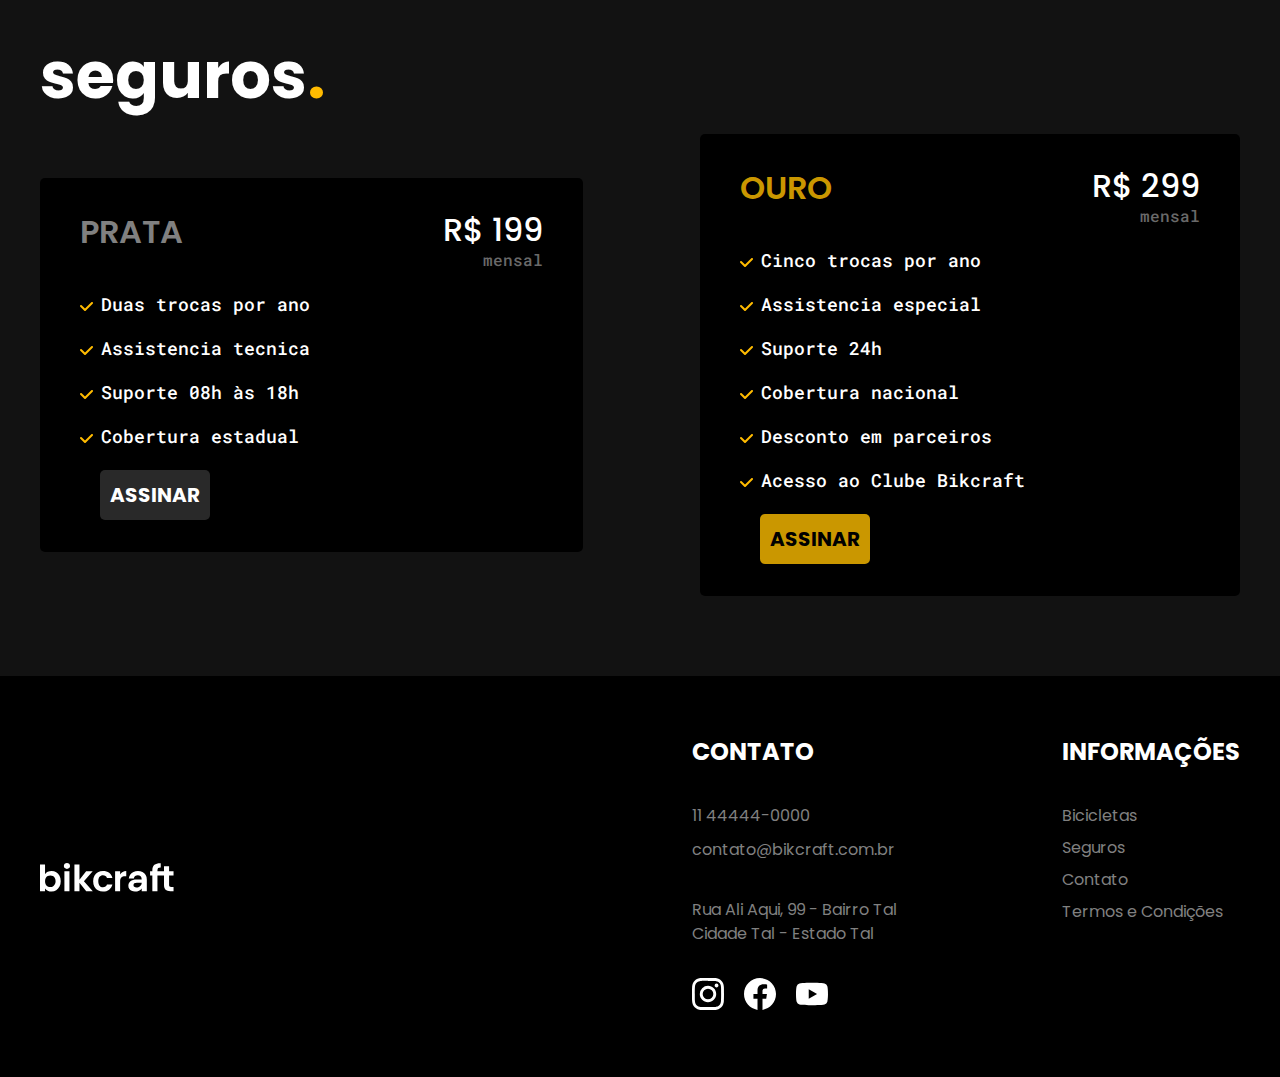
==== commit 587671ed: "updated index page" ====
--- a/index.html
+++ b/index.html
@@ -40,7 +40,7 @@
 
                     <p>Quando iniciamos a Bikcraft queriamos apenas um produto que adoraríamos utilizar. Eramos apaixonados por pedalar e também fazer.</p>
 
-                    <button class="btn">selecione a sua</button>
+                    <a class="btn">selecione a sua</a>
                 </div>
                 <img src="images/bicicletas/nimbus-home.jpg" alt="">
             </div>
@@ -176,7 +176,7 @@
                             <li>Cobertura estadual</li>
                         </ul>
 
-                        <button class="btn">Assinar</button>
+                        <a class="btn">Assinar</a>
 
                     </div>
 
@@ -198,7 +198,7 @@
                             <li>Acesso ao Clube Bikcraft</li>
                         </ul>
 
-                        <button class="btn">Assinar</button>
+                        <a class="btn">Assinar</a>
 
                     </div>
                 </section>
--- a/css/main.css
+++ b/css/main.css
@@ -2,7 +2,7 @@
   margin: 0;
   padding: 0;
   -webkit-box-sizing: border-box;
-  box-sizing: border-box;
+          box-sizing: border-box;
 }
 
 a {
@@ -40,6 +40,30 @@
   padding: 10px;
   border: 0;
   cursor: pointer;
+  display: block;
+}
+
+.subheader {
+  background: #121212;
+  padding: 60px 0;
+}
+
+.subheader .legend {
+  font-family: "Roboto Mono", monospace;
+  font-size: 20px;
+  line-height: 28px;
+  color: #808080;
+  text-transform: uppercase;
+  letter-spacing: 2px;
+}
+
+.subheader .titles-sec {
+  color: #ffffff;
+  margin-top: 12px;
+}
+
+.subheader .titles-sec span {
+  color: #ffbb00;
 }
 
 .header {
@@ -50,8 +74,8 @@
   display: -ms-flexbox;
   display: flex;
   -webkit-box-align: center;
-  -ms-flex-align: center;
-  align-items: center;
+      -ms-flex-align: center;
+          align-items: center;
 }
 
 .header a {
@@ -65,11 +89,11 @@
   display: -ms-flexbox;
   display: flex;
   -webkit-box-align: center;
-  -ms-flex-align: center;
-  align-items: center;
+      -ms-flex-align: center;
+          align-items: center;
   -webkit-box-pack: justify;
-  -ms-flex-pack: justify;
-  justify-content: space-between;
+      -ms-flex-pack: justify;
+          justify-content: space-between;
   font-family: "Poppins", sans-serif;
 }
 
@@ -123,11 +147,11 @@
   display: -ms-flexbox;
   display: flex;
   -webkit-box-align: center;
-  -ms-flex-align: center;
-  align-items: center;
+      -ms-flex-align: center;
+          align-items: center;
   -webkit-box-pack: justify;
-  -ms-flex-pack: justify;
-  justify-content: space-between;
+      -ms-flex-pack: justify;
+          justify-content: space-between;
 }
 
 .footer .box-width .content {
@@ -153,8 +177,8 @@
   display: flex;
   -webkit-box-orient: vertical;
   -webkit-box-direction: normal;
-  -ms-flex-direction: column;
-  flex-direction: column;
+      -ms-flex-direction: column;
+          flex-direction: column;
 }
 
 .footer .box-width .content .contact a,
@@ -180,8 +204,8 @@
   display: flex;
   -webkit-box-orient: vertical;
   -webkit-box-direction: normal;
-  -ms-flex-direction: column;
-  flex-direction: column;
+      -ms-flex-direction: column;
+          flex-direction: column;
   margin-block: 36px;
   gap: 10px;
 }
@@ -233,9 +257,9 @@
 
 .page-index .subheader p {
   color: #d1d1d1;
+  font-family: "Roboto Mono", monospace;
   font-size: 20px;
   line-height: 28px;
-  font-family: "Roboto Mono", monospace;
 }
 
 .page-index .subheader .__width {
@@ -243,8 +267,8 @@
   display: -ms-flexbox;
   display: flex;
   -webkit-box-pack: justify;
-  -ms-flex-pack: justify;
-  justify-content: space-between;
+      -ms-flex-pack: justify;
+          justify-content: space-between;
 }
 
 .page-index .subheader .__width .content {
@@ -281,8 +305,8 @@
   gap: 20px;
   width: 100%;
   -webkit-box-pack: justify;
-  -ms-flex-pack: justify;
-  justify-content: space-between;
+      -ms-flex-pack: justify;
+          justify-content: space-between;
   margin-top: 72px;
 }
 
@@ -301,8 +325,8 @@
   display: flex;
   -webkit-box-orient: vertical;
   -webkit-box-direction: normal;
-  -ms-flex-direction: column;
-  flex-direction: column;
+      -ms-flex-direction: column;
+          flex-direction: column;
   gap: 2px;
   position: relative;
   margin-top: 12px;
@@ -310,16 +334,17 @@
 }
 
 .page-index .prod-bikes .bikes .card .info-bike .legend {
+  font-family: "Poppins", sans-serif;
+  font-size: 20px;
+  line-height: 28px;
   color: #000000;
-  font-size: 20px;
-  line-height: 28px;
   font-weight: 700;
-  font-family: "Poppins", sans-serif;
 }
 
 .page-index .prod-bikes .bikes .card .info-bike .price {
   font-family: "Roboto Mono", monospace;
   font-size: 16px;
+  line-height: 24px;
   line-height: 20px;
   color: #808080;
   font-weight: 500;
@@ -341,12 +366,12 @@
 }
 
 .page-index .diferentials .legend {
+  font-family: "Roboto Mono", monospace;
+  font-size: 20px;
+  line-height: 28px;
   text-transform: uppercase;
   font-weight: 500;
-  font-size: 20px;
-  line-height: 28px;
   color: #808080;
-  font-family: "Roboto Mono", monospace;
 }
 
 .page-index .diferentials .titles-sec {
@@ -358,8 +383,8 @@
   display: -ms-flexbox;
   display: flex;
   -webkit-box-pack: justify;
-  -ms-flex-pack: justify;
-  justify-content: space-between;
+      -ms-flex-pack: justify;
+          justify-content: space-between;
 }
 
 .page-index .diferentials .content .description {
@@ -367,18 +392,18 @@
 }
 
 .page-index .diferentials .content .description p {
+  font-family: "Roboto Mono", monospace;
   font-size: 20px;
-  color: #ffffff;
-  line-height: 28px;
-  font-family: "Roboto Mono", monospace;
+  line-height: 28px;
+  color: #ffffff;
   font-weight: 500;
   margin: 44px 0 20px;
   width: 550px;
 }
 
 .page-index .diferentials .content .description a {
+  font-family: "Poppins", sans-serif;
   text-transform: uppercase;
-  font-family: "Poppins", sans-serif;
   color: #ffbb00;
   font-weight: 500;
   position: relative;
@@ -415,8 +440,8 @@
 }
 
 .page-index .diferentials .content .technology p {
-  font-family: "Roboto Mono", monospace;
   font-weight: 500;
+  font-family: "Roboto Mono", monospace;
   font-size: 16px;
   line-height: 24px;
 }
@@ -459,15 +484,15 @@
   margin-bottom: 44px;
 }
 
-.page-index .partness .box-partness {
+.page-index .partness ul {
   list-style: none;
   display: -ms-grid;
   display: grid;
-  -ms-grid-columns: (1fr);
-  grid-template-columns: repeat(4, 1fr);
-}
-
-.page-index .partness .box-partness li {
+  -ms-grid-columns: 1fr 1fr 1fr 1fr;
+      grid-template-columns: 1fr 1fr 1fr 1fr;
+}
+
+.page-index .partness ul li {
   display: -webkit-box;
   display: -ms-flexbox;
   display: flex;
@@ -475,16 +500,15 @@
   padding: 20px 0;
 }
 
-.page-index .partness .box-partness li:nth-child(1),
-.page-index .partness .box-partness li:nth-child(5) {
+.page-index .partness ul li:nth-child(1), .page-index .partness ul li:nth-child(5) {
   border: 0;
 }
 
-.page-index .partness .box-partness li:nth-child(n + 5) {
+.page-index .partness ul li:nth-child(n + 5) {
   border-top: 1px solid #c4c4c4;
 }
 
-.page-index .partness .box-partness li img {
+.page-index .partness ul li img {
   margin: auto;
 }
 
@@ -494,11 +518,11 @@
   display: -ms-flexbox;
   display: flex;
   -webkit-box-align: center;
-  -ms-flex-align: center;
-  align-items: center;
+      -ms-flex-align: center;
+          align-items: center;
   -webkit-box-pack: justify;
-  -ms-flex-pack: justify;
-  justify-content: space-between;
+      -ms-flex-pack: justify;
+          justify-content: space-between;
 }
 
 .page-index .comments .box-img {
@@ -514,11 +538,11 @@
   display: -ms-flexbox;
   display: flex;
   -webkit-box-align: center;
-  -ms-flex-align: center;
-  align-items: center;
+      -ms-flex-align: center;
+          align-items: center;
   -webkit-box-pack: center;
-  -ms-flex-pack: center;
-  justify-content: center;
+      -ms-flex-pack: center;
+          justify-content: center;
 }
 
 .page-index .comments .box-comment {
@@ -548,11 +572,11 @@
 }
 
 .page-index .comments .box-comment span {
-  font-size: 20px;
-  line-height: 32px;
-  font-family: "Roboto Mono", monospace;
   font-weight: 700;
   color: #808080;
+  font-family: "Roboto Mono", monospace;
+  font-size: 20px;
+  line-height: 28px;
 }
 
 .page-index .insurance {
@@ -569,20 +593,20 @@
   display: -ms-flexbox;
   display: flex;
   -webkit-box-align: center;
-  -ms-flex-align: center;
-  align-items: center;
+      -ms-flex-align: center;
+          align-items: center;
   margin-top: 20px;
   -webkit-box-pack: justify;
-  -ms-flex-pack: justify;
-  justify-content: space-between;
+      -ms-flex-pack: justify;
+          justify-content: space-between;
 }
 
 .page-index .insurance .content .legend {
+  font-family: "Poppins", sans-serif;
   text-transform: uppercase;
   font-weight: 600;
   font-size: 32px;
   line-height: 44px;
-  font-family: "Poppins", sans-serif;
 }
 
 .page-index .insurance .content .silver,
@@ -607,15 +631,15 @@
   display: flex;
   -webkit-box-orient: vertical;
   -webkit-box-direction: normal;
-  -ms-flex-direction: column;
-  flex-direction: column;
+      -ms-flex-direction: column;
+          flex-direction: column;
   text-align: right;
 }
 
 .page-index .insurance .content .silver .header-ins .box-price .price,
 .page-index .insurance .content .gold .header-ins .box-price .price {
-  color: #ffffff;
-  font-family: "Poppins", sans-serif;
+  font-family: "Poppins", sans-serif;
+  color: #ffffff;
   font-weight: 500;
   font-size: 32px;
   line-height: 40px;
@@ -623,10 +647,10 @@
 
 .page-index .insurance .content .silver .header-ins .box-price .month,
 .page-index .insurance .content .gold .header-ins .box-price .month {
+  font-family: "Roboto Mono", monospace;
   font-size: 16px;
   line-height: 20px;
   color: #696969;
-  font-family: "Roboto Mono", monospace;
   font-weight: 500;
 }
 
@@ -637,8 +661,8 @@
   display: flex;
   -webkit-box-orient: vertical;
   -webkit-box-direction: normal;
-  -ms-flex-direction: column;
-  flex-direction: column;
+      -ms-flex-direction: column;
+          flex-direction: column;
   gap: 16px;
   list-style: none;
   margin-block: 20px;
@@ -647,10 +671,11 @@
 .page-index .insurance .content .silver ul li,
 .page-index .insurance .content .gold ul li {
   color: #ffffff;
+  font-weight: 500;
+  font-family: "Roboto Mono", monospace;
+  font-size: 20px;
+  line-height: 28px;
   font-size: 18px;
-  font-weight: 500;
-  line-height: 28px;
-  font-family: "Roboto Mono", monospace;
 }
 
 .page-index .insurance .content .silver ul li::before,
@@ -678,4 +703,747 @@
   background: #ca9700;
   margin-left: 20px;
 }
-/*# sourceMappingURL=main.css.map */
+
+.page-bikes .bikes {
+  padding: 80px 0;
+}
+
+.page-bikes .bikes .box-bike a {
+  display: block;
+}
+
+.page-bikes .bikes .box-bike .__width {
+  display: -webkit-box;
+  display: -ms-flexbox;
+  display: flex;
+  -webkit-box-align: center;
+      -ms-flex-align: center;
+          align-items: center;
+  gap: 46px;
+  padding: 40px 0;
+}
+
+.page-bikes .bikes .box-bike .__width .img {
+  width: 500px;
+  height: 320px;
+  border-radius: 5px;
+  position: relative;
+}
+
+.page-bikes .bikes .box-bike .__width .img img {
+  width: 100%;
+  height: 100%;
+  -o-object-fit: cover;
+     object-fit: cover;
+  border-radius: 5px;
+}
+
+.page-bikes .bikes .box-bike .__width .img span {
+  position: absolute;
+  top: 10px;
+  right: 0;
+  font-family: "Poppins", sans-serif;
+  font-size: 24px;
+  line-height: 28px;
+  color: #ffffff;
+  padding: 8px 16px 8px 8px;
+  background: #000000;
+  border-radius: 5px 0 0 5px;
+}
+
+.page-bikes .bikes .box-bike .__width .info-bike {
+  width: 550px;
+}
+
+.page-bikes .bikes .box-bike .__width .info-bike .legend-02 {
+  font-family: "Poppins", sans-serif;
+  font-weight: 700;
+  font-size: 40px;
+  line-height: 48px;
+  position: relative;
+}
+
+.page-bikes .bikes .box-bike .__width .info-bike .legend-02::before {
+  content: "";
+  width: 20px;
+  height: 5px;
+  position: absolute;
+  background: #ffbb00;
+  bottom: 45px;
+  border-radius: 5px;
+}
+
+.page-bikes .bikes .box-bike .__width .info-bike p {
+  font-family: "Roboto Mono", monospace;
+  font-size: 16px;
+  line-height: 24px;
+  margin-block: 20px;
+}
+
+.page-bikes .bikes .box-bike .__width .info-bike .components {
+  display: -webkit-box;
+  display: -ms-flexbox;
+  display: flex;
+  -webkit-box-align: end;
+      -ms-flex-align: end;
+          align-items: flex-end;
+  -webkit-box-pack: justify;
+      -ms-flex-pack: justify;
+          justify-content: space-between;
+}
+
+.page-bikes .bikes .box-bike .__width .info-bike .components ul {
+  list-style: none;
+}
+
+.page-bikes .bikes .box-bike .__width .info-bike .components ul li {
+  font-family: "Poppins", sans-serif;
+  font-size: 16px;
+  line-height: 24px;
+  margin-top: 4px;
+  font-weight: 500;
+}
+
+.page-bikes .bikes .box-bike .__width .info-bike .components ul li:nth-of-type(1) {
+  display: -webkit-box;
+  display: -ms-flexbox;
+  display: flex;
+  -webkit-box-align: center;
+      -ms-flex-align: center;
+          align-items: center;
+  margin-top: 0;
+  gap: 8px;
+}
+
+.page-bikes .bikes .box-bike .__width .info-bike .components ul li:nth-of-type(1)::before {
+  content: url("../../images/icones/eletrica.svg");
+  height: 32px;
+}
+
+.page-bikes .bikes .box-bike .__width .info-bike .components ul li:nth-of-type(2) {
+  display: -webkit-box;
+  display: -ms-flexbox;
+  display: flex;
+  -webkit-box-align: center;
+      -ms-flex-align: center;
+          align-items: center;
+  gap: 8px;
+}
+
+.page-bikes .bikes .box-bike .__width .info-bike .components ul li:nth-of-type(2)::before {
+  content: url("../../images/icones/carbono.svg");
+  height: 32px;
+}
+
+.page-bikes .bikes .box-bike .__width .info-bike .components ul li:nth-of-type(3) {
+  display: -webkit-box;
+  display: -ms-flexbox;
+  display: flex;
+  -webkit-box-align: center;
+      -ms-flex-align: center;
+          align-items: center;
+  gap: 8px;
+}
+
+.page-bikes .bikes .box-bike .__width .info-bike .components ul li:nth-of-type(3)::before {
+  content: url("../../images/icones/velocidade.svg");
+  height: 32px;
+}
+
+.page-bikes .bikes .box-bike .__width .info-bike .components ul li:nth-of-type(4) {
+  display: -webkit-box;
+  display: -ms-flexbox;
+  display: flex;
+  -webkit-box-align: center;
+      -ms-flex-align: center;
+          align-items: center;
+  gap: 8px;
+}
+
+.page-bikes .bikes .box-bike .__width .info-bike .components ul li:nth-of-type(4)::before {
+  content: url("../../images/icones/rastreador.svg");
+  height: 32px;
+}
+
+.page-bikes .bikes .magic-might {
+  position: relative;
+  color: #ffffff;
+}
+
+.page-bikes .bikes .magic-might .black {
+  width: 70%;
+  position: absolute;
+  right: 0;
+  background: #121212;
+  height: 100%;
+  z-index: 0;
+}
+
+.page-insurance .sec-insure {
+  background: #121212;
+  padding-bottom: 80px;
+}
+
+.page-insurance .sec-insure .titles-sec {
+  color: #ffffff;
+}
+
+.page-insurance .sec-insure .content {
+  display: -webkit-box;
+  display: -ms-flexbox;
+  display: flex;
+  -webkit-box-align: center;
+      -ms-flex-align: center;
+          align-items: center;
+  -webkit-box-pack: justify;
+      -ms-flex-pack: justify;
+          justify-content: space-between;
+}
+
+.page-insurance .sec-insure .content .legend {
+  font-family: "Poppins", sans-serif;
+  text-transform: uppercase;
+  font-weight: 600;
+  font-size: 32px;
+  line-height: 44px;
+}
+
+.page-insurance .sec-insure .content .silver,
+.page-insurance .sec-insure .content .gold {
+  padding: 32px 40px;
+  background: #000000;
+  border-radius: 5px;
+}
+
+.page-insurance .sec-insure .content .silver .header-ins,
+.page-insurance .sec-insure .content .gold .header-ins {
+  display: -webkit-box;
+  display: -ms-flexbox;
+  display: flex;
+  gap: 260px;
+}
+
+.page-insurance .sec-insure .content .silver .header-ins .box-price,
+.page-insurance .sec-insure .content .gold .header-ins .box-price {
+  display: -webkit-box;
+  display: -ms-flexbox;
+  display: flex;
+  -webkit-box-orient: vertical;
+  -webkit-box-direction: normal;
+      -ms-flex-direction: column;
+          flex-direction: column;
+  text-align: right;
+}
+
+.page-insurance .sec-insure .content .silver .header-ins .box-price .price,
+.page-insurance .sec-insure .content .gold .header-ins .box-price .price {
+  font-family: "Poppins", sans-serif;
+  color: #ffffff;
+  font-weight: 500;
+  font-size: 32px;
+  line-height: 40px;
+}
+
+.page-insurance .sec-insure .content .silver .header-ins .box-price .month,
+.page-insurance .sec-insure .content .gold .header-ins .box-price .month {
+  font-family: "Roboto Mono", monospace;
+  font-size: 16px;
+  line-height: 20px;
+  color: #696969;
+  font-weight: 500;
+}
+
+.page-insurance .sec-insure .content .silver ul,
+.page-insurance .sec-insure .content .gold ul {
+  display: -webkit-box;
+  display: -ms-flexbox;
+  display: flex;
+  -webkit-box-orient: vertical;
+  -webkit-box-direction: normal;
+      -ms-flex-direction: column;
+          flex-direction: column;
+  gap: 16px;
+  list-style: none;
+  margin-block: 20px;
+}
+
+.page-insurance .sec-insure .content .silver ul li,
+.page-insurance .sec-insure .content .gold ul li {
+  color: #ffffff;
+  font-weight: 500;
+  font-family: "Roboto Mono", monospace;
+  font-size: 20px;
+  line-height: 28px;
+  font-size: 18px;
+}
+
+.page-insurance .sec-insure .content .silver ul li::before,
+.page-insurance .sec-insure .content .gold ul li::before {
+  position: relative;
+  content: url("../../images/icones/lista.svg");
+  margin-right: 8px;
+}
+
+.page-insurance .sec-insure .content .silver .legend {
+  color: #808080;
+}
+
+.page-insurance .sec-insure .content .silver .btn {
+  background: #292929;
+  color: #ffffff;
+  margin-left: 20px;
+}
+
+.page-insurance .sec-insure .content .gold .legend {
+  color: #ca9700;
+}
+
+.page-insurance .sec-insure .content .gold .btn {
+  background: #ca9700;
+  margin-left: 20px;
+}
+
+.page-insurance .benefits {
+  background: #000000;
+  padding: 80px 0;
+  color: #ffffff;
+}
+
+.page-insurance .benefits .box-benefits {
+  margin-top: 40px;
+  display: -ms-grid;
+  display: grid;
+  -ms-grid-columns: 1fr 1fr 1fr;
+      grid-template-columns: 1fr 1fr 1fr;
+  -webkit-box-pack: justify;
+      -ms-flex-pack: justify;
+          justify-content: space-between;
+  gap: 40px;
+}
+
+.page-insurance .benefits .box-benefits .benefit {
+  width: 320px;
+}
+
+.page-insurance .benefits .box-benefits .benefit .legend {
+  display: -webkit-box;
+  display: -ms-flexbox;
+  display: flex;
+  -webkit-box-orient: vertical;
+  -webkit-box-direction: normal;
+      -ms-flex-direction: column;
+          flex-direction: column;
+  margin: 4px 0 8px;
+  font-family: "Poppins", sans-serif;
+  font-weight: 700;
+  font-size: 28px;
+  line-height: 36px;
+}
+
+.page-insurance .benefits .box-benefits .benefit p {
+  font-family: "Roboto Mono", monospace;
+  font-size: 18px;
+  line-height: 28px;
+}
+
+.page-insurance .benefits .box-benefits .benefit:nth-of-type(1) .legend:before {
+  height: 32px;
+  content: url("../../images/icones/eletrica.svg");
+}
+
+.page-insurance .benefits .box-benefits .benefit:nth-of-type(2) .legend:before {
+  height: 32px;
+  content: url("../../images/icones/carbono.svg");
+}
+
+.page-insurance .benefits .box-benefits .benefit:nth-of-type(3) .legend:before {
+  height: 32px;
+  content: url("../../images/icones/sustentavel.svg");
+}
+
+.page-insurance .benefits .box-benefits .benefit:nth-of-type(4) .legend:before {
+  height: 32px;
+  content: url("../../images/icones/rastreador.svg");
+}
+
+.page-insurance .benefits .box-benefits .benefit:nth-of-type(5) .legend:before {
+  height: 32px;
+  content: url("../../images/icones/seguro.svg");
+}
+
+.page-insurance .benefits .box-benefits .benefit:nth-of-type(6) .legend:before {
+  height: 32px;
+  content: url("../../images/icones/velocidade.svg");
+}
+
+.page-insurance .questions {
+  padding: 80px 0;
+}
+
+.page-insurance .questions .box-questions {
+  margin-top: 40px;
+}
+
+.page-insurance .questions .box-questions .question {
+  padding: 20px;
+}
+
+.page-insurance .questions .box-questions .question:nth-child(odd) {
+  background: #ebebeb;
+}
+
+.page-insurance .questions .box-questions .question .header-q {
+  display: -webkit-box;
+  display: -ms-flexbox;
+  display: flex;
+  -webkit-box-align: center;
+      -ms-flex-align: center;
+          align-items: center;
+  -webkit-box-pack: justify;
+      -ms-flex-pack: justify;
+          justify-content: space-between;
+}
+
+.page-insurance .questions .box-questions .question .header-q h3 {
+  font-family: "Roboto Mono", monospace;
+  font-size: 28px;
+  line-height: 52px;
+  font-weight: 600;
+  display: -webkit-box;
+  display: -ms-flexbox;
+  display: flex;
+  -webkit-box-align: center;
+      -ms-flex-align: center;
+          align-items: center;
+  gap: 8px;
+}
+
+.page-insurance .questions .box-questions .question .header-q h3::before {
+  content: "";
+  width: 20px;
+  height: 10px;
+  background: #ffbb00;
+}
+
+.page-insurance .questions .box-questions .question .header-q img {
+  -webkit-transform: rotate(180deg);
+          transform: rotate(180deg);
+}
+
+.page-contact {
+  background: #efebeb;
+}
+
+.page-contact .sec-contact {
+  position: relative;
+}
+
+.page-contact .sec-contact .back-black {
+  height: 70%;
+  background: #121212;
+  width: 100%;
+  position: absolute;
+  top: 0;
+  z-index: -1;
+}
+
+.page-contact .sec-contact .__width {
+  display: -webkit-box;
+  display: -ms-flexbox;
+  display: flex;
+  padding: 45px 40px;
+}
+
+.page-contact .sec-contact .__width .info-cont {
+  padding: 45px 135px 45px 40px;
+  background: #000000;
+  border-radius: 5px 0 0 5px;
+  -webkit-box-shadow: -2px 5px 14px 0px rgba(0, 0, 0, 0.49);
+          box-shadow: -2px 5px 14px 0px rgba(0, 0, 0, 0.49);
+}
+
+.page-contact .sec-contact .__width .info-cont .legend {
+  font-family: "Poppins", sans-serif;
+  font-weight: 700;
+  font-size: 20px;
+  line-height: 28px;
+  color: #ffffff;
+}
+
+.page-contact .sec-contact .__width .info-cont a {
+  font-family: "Roboto Mono", monospace;
+  font-size: 18px;
+  line-height: 28px;
+  color: #9c9c9c;
+  font-weight: 500;
+  display: block;
+}
+
+.page-contact .sec-contact .__width .info-cont .street {
+  margin: 35px 0 20px;
+  width: 150px;
+  display: -webkit-box;
+  display: -ms-flexbox;
+  display: flex;
+  gap: 8px;
+  position: relative;
+  margin-left: 30px;
+}
+
+.page-contact .sec-contact .__width .info-cont .street::before {
+  content: url("../../images/icones/local.svg");
+  height: 32px;
+  margin-top: 2px;
+  position: absolute;
+  right: 160px;
+  top: 5px;
+}
+
+.page-contact .sec-contact .__width .info-cont .email {
+  display: -webkit-box;
+  display: -ms-flexbox;
+  display: flex;
+  -webkit-box-orient: vertical;
+  -webkit-box-direction: normal;
+      -ms-flex-direction: column;
+          flex-direction: column;
+  gap: 8px;
+  position: relative;
+  margin-left: 30px;
+}
+
+.page-contact .sec-contact .__width .info-cont .email::before {
+  content: url("../../images/icones/email.svg");
+  height: 32px;
+  margin-top: 2px;
+  position: absolute;
+  right: 230px;
+  top: 5px;
+}
+
+.page-contact .sec-contact .__width .info-cont .phone {
+  margin: 20px 0 24px;
+  position: relative;
+  margin-left: 30px;
+}
+
+.page-contact .sec-contact .__width .info-cont .phone::before {
+  content: url("../../images/icones/telefone.svg");
+  height: 32px;
+  margin-top: 2px;
+  position: absolute;
+  right: 230px;
+  top: 3px;
+}
+
+.page-contact .sec-contact .__width .info-cont .social-media {
+  display: -webkit-box;
+  display: -ms-flexbox;
+  display: flex;
+  gap: 30px;
+}
+
+.page-contact .sec-contact .__width .form-cont {
+  padding: 45px 40px;
+  background: #ffffff;
+  width: 700px;
+  border-radius: 0 5px 5px 0;
+  -webkit-box-shadow: 2px 5px 14px 0px rgba(0, 0, 0, 0.49);
+          box-shadow: 2px 5px 14px 0px rgba(0, 0, 0, 0.49);
+}
+
+.page-contact .sec-contact .__width .form-cont form {
+  width: 100%;
+}
+
+.page-contact .sec-contact .__width .form-cont form label {
+  font-family: "Roboto Mono", monospace;
+  font-size: 18px;
+  line-height: 28px;
+  font-weight: 600;
+}
+
+.page-contact .sec-contact .__width .form-cont form input {
+  height: 50px;
+}
+
+.page-contact .sec-contact .__width .form-cont form input,
+.page-contact .sec-contact .__width .form-cont form textarea {
+  background: #d1d1d1;
+  border-radius: 5px;
+  border: none;
+  padding: 16px;
+  font-weight: 600;
+  font-family: "Roboto Mono", monospace;
+  font-size: 16px;
+  line-height: 24px;
+}
+
+.page-contact .sec-contact .__width .form-cont form textarea {
+  resize: none;
+  height: 200px;
+}
+
+.page-contact .sec-contact .__width .form-cont form .name-tel {
+  width: 100%;
+  display: -webkit-box;
+  display: -ms-flexbox;
+  display: flex;
+  -webkit-box-pack: justify;
+      -ms-flex-pack: justify;
+          justify-content: space-between;
+  gap: 20px;
+  margin-bottom: 20px;
+}
+
+.page-contact .sec-contact .__width .form-cont form .name-tel .name,
+.page-contact .sec-contact .__width .form-cont form .name-tel .tel {
+  display: -webkit-box;
+  display: -ms-flexbox;
+  display: flex;
+  -webkit-box-orient: vertical;
+  -webkit-box-direction: normal;
+      -ms-flex-direction: column;
+          flex-direction: column;
+  gap: 8px;
+}
+
+.page-contact .sec-contact .__width .form-cont form .name-tel input {
+  width: 300px;
+}
+
+.page-contact .sec-contact .__width .form-cont form .email,
+.page-contact .sec-contact .__width .form-cont form .message {
+  display: -webkit-box;
+  display: -ms-flexbox;
+  display: flex;
+  -webkit-box-orient: vertical;
+  -webkit-box-direction: normal;
+      -ms-flex-direction: column;
+          flex-direction: column;
+  gap: 8px;
+}
+
+.page-contact .sec-contact .__width .form-cont form .message {
+  margin: 20px 0 28px;
+}
+
+.page-contact .sec-contact .__width .form-cont form .btn {
+  background: #ca9700;
+}
+
+.page-contact .our-store {
+  padding: 80px 0;
+}
+
+.page-contact .our-store .box-store {
+  margin-top: 40px;
+  display: -webkit-box;
+  display: -ms-flexbox;
+  display: flex;
+  -ms-flex-wrap: wrap;
+      flex-wrap: wrap;
+  -webkit-box-pack: justify;
+      -ms-flex-pack: justify;
+          justify-content: space-between;
+}
+
+.page-contact .our-store .box-store .card-store {
+  width: 580px;
+  background: #ffffff;
+  padding-bottom: 40px;
+  border-radius: 5px;
+}
+
+.page-contact .our-store .box-store .card-store .img {
+  width: 100%;
+  height: 200px;
+}
+
+.page-contact .our-store .box-store .card-store .img img {
+  width: 100%;
+  height: 100%;
+  -o-object-fit: fill;
+     object-fit: fill;
+  border-radius: 5px 5px 0 0;
+}
+
+.page-contact .our-store .box-store .card-store .infos {
+  padding: 40px 0 0 20px;
+}
+
+.page-contact .our-store .box-store .card-store .infos .legend {
+  font-family: "Poppins", sans-serif;
+  font-weight: 700;
+  font-size: 32px;
+  line-height: 44px;
+  display: -webkit-box;
+  display: -ms-flexbox;
+  display: flex;
+  -webkit-box-align: center;
+      -ms-flex-align: center;
+          align-items: center;
+  gap: 8px;
+}
+
+.page-contact .our-store .box-store .card-store .infos .legend::before {
+  content: "";
+  width: 15px;
+  height: 5px;
+  background: #ffbb00;
+}
+
+.page-contact .our-store .box-store .card-store .infos .info {
+  display: -webkit-box;
+  display: -ms-flexbox;
+  display: flex;
+  gap: 40px;
+  padding-left: 20px;
+  margin: 20px 0 60px;
+}
+
+.page-contact .our-store .box-store .card-store .infos .info a {
+  font-family: "Roboto Mono", monospace;
+  font-size: 18px;
+  line-height: 28px;
+  font-weight: 500;
+}
+
+.page-contact .our-store .box-store .card-store .infos .info .end {
+  border-left: 2px solid #c4c4c4;
+  padding-left: 20px;
+}
+
+.page-contact .our-store .box-store .card-store .infos .info .contact {
+  display: -webkit-box;
+  display: -ms-flexbox;
+  display: flex;
+  -webkit-box-orient: vertical;
+  -webkit-box-direction: normal;
+      -ms-flex-direction: column;
+          flex-direction: column;
+  padding-left: 20px;
+  border-left: 2px solid #c4c4c4;
+}
+
+.page-contact .our-store .box-store .card-store .infos .hours {
+  font-family: "Poppins", sans-serif;
+  font-weight: 700;
+  font-size: 20px;
+  line-height: 28px;
+  font-weight: 600;
+  display: -webkit-box;
+  display: -ms-flexbox;
+  display: flex;
+  -webkit-box-align: center;
+      -ms-flex-align: center;
+          align-items: center;
+  gap: 8px;
+  margin-left: 8px;
+}
+
+.page-contact .our-store .box-store .card-store .infos .hours::before {
+  content: url("../../images/icones/horario.svg");
+  height: 22px;
+}
+/*# sourceMappingURL=main.css.map */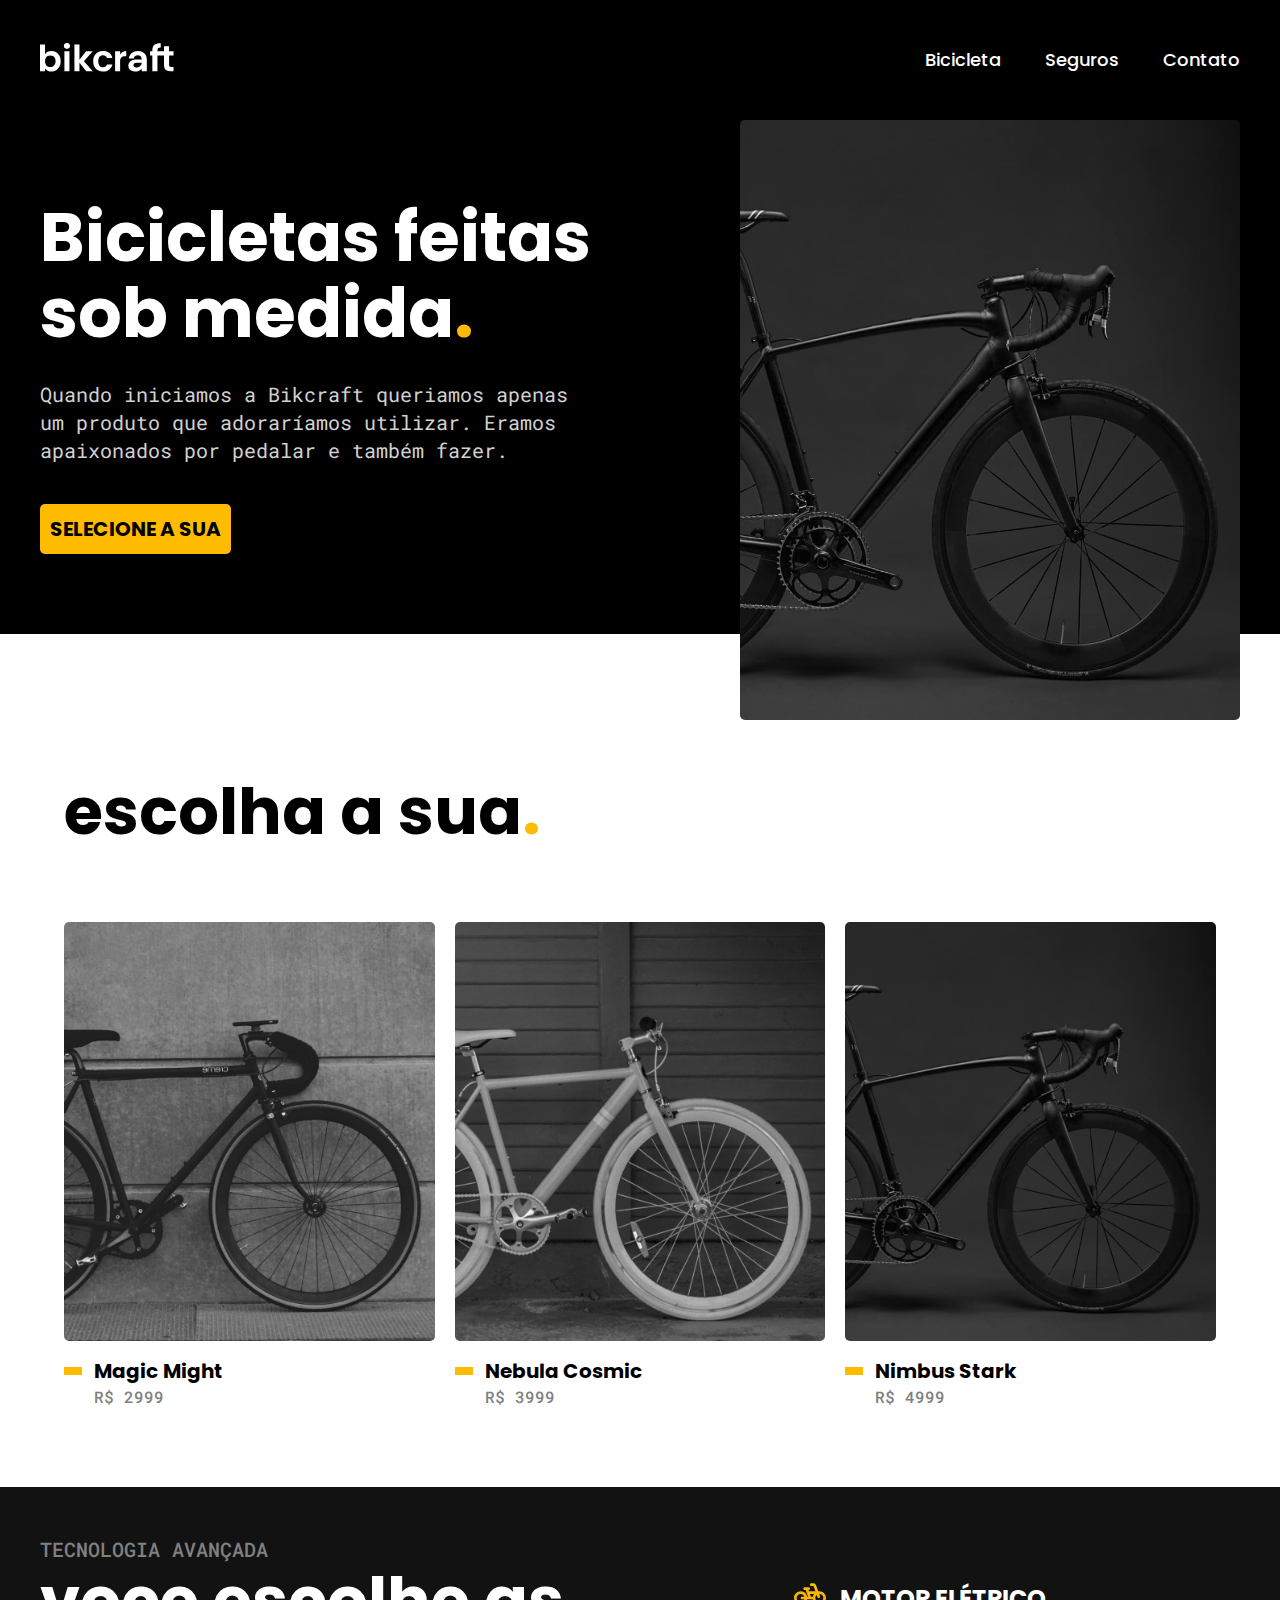
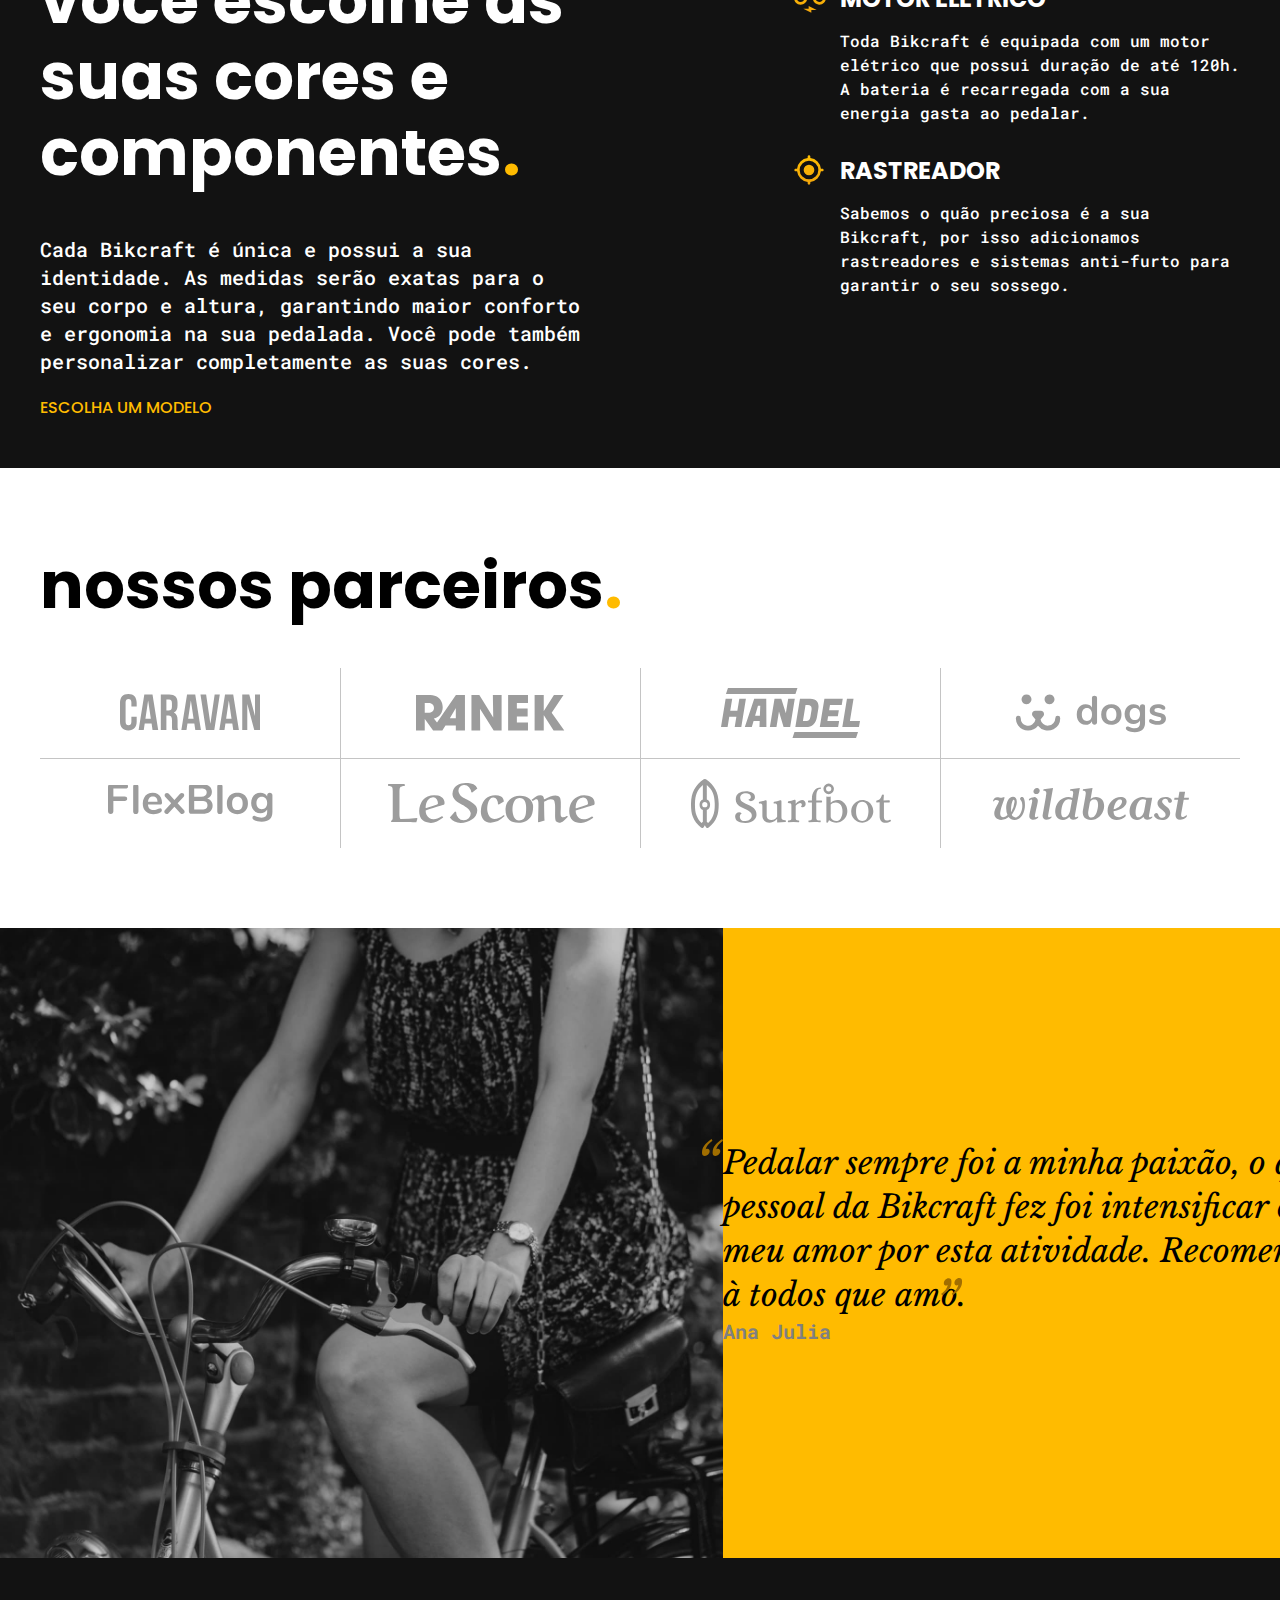
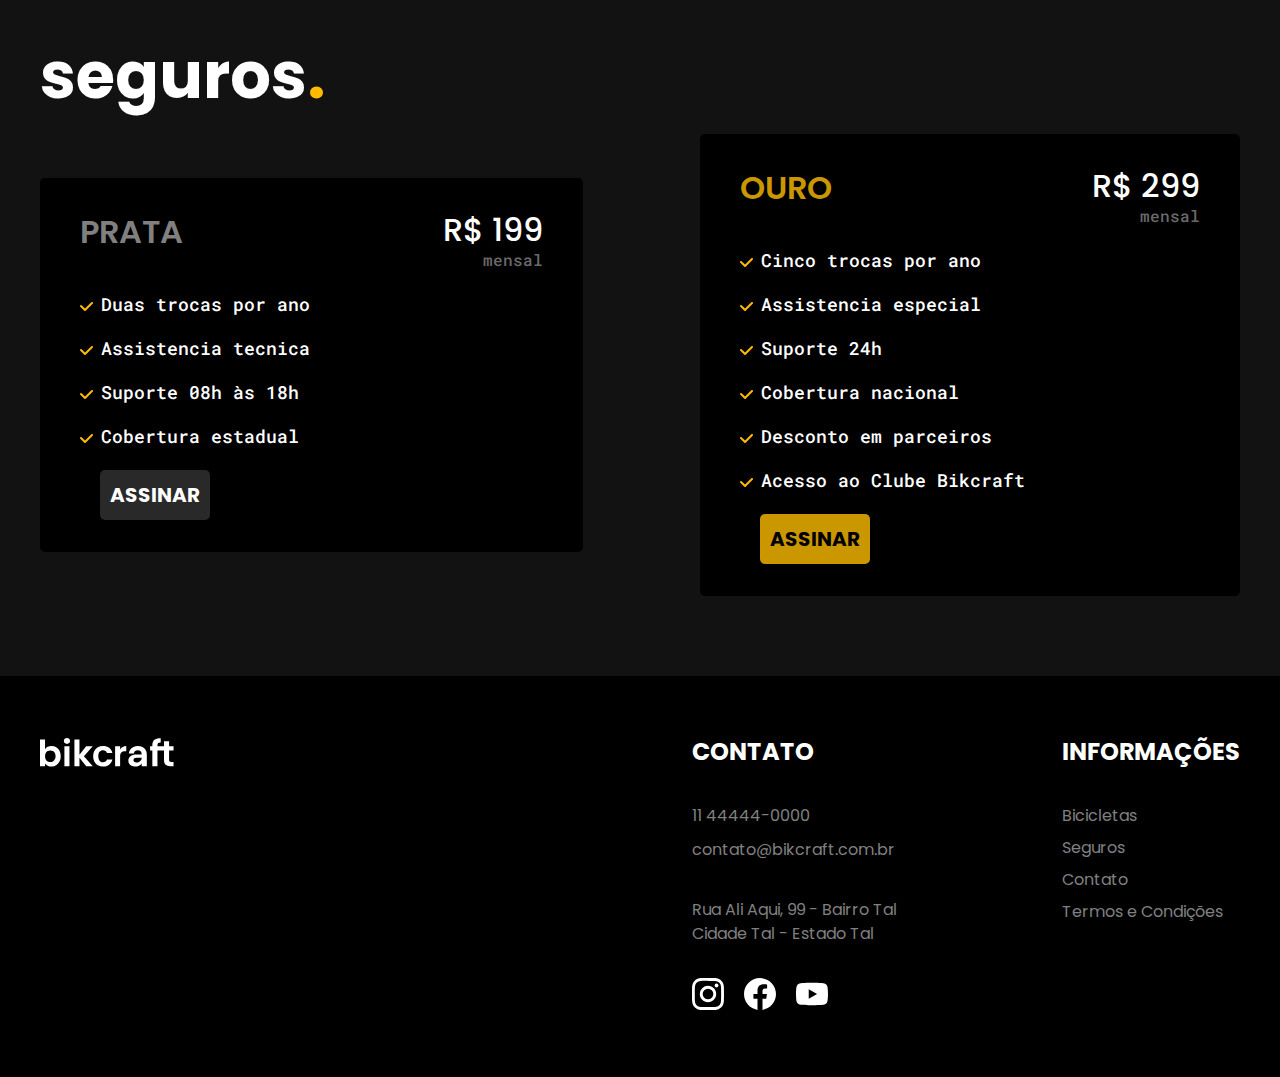
==== commit 11fe690b: "updated proj: index page" ====
--- a/index.html
+++ b/index.html
@@ -40,7 +40,7 @@
 
                     <p>Quando iniciamos a Bikcraft queriamos apenas um produto que adoraríamos utilizar. Eramos apaixonados por pedalar e também fazer.</p>
 
-                    <a class="btn">selecione a sua</a>
+                    <a href="bikes.html" class="btn">selecione a sua</a>
                 </div>
                 <img src="images/bicicletas/nimbus-home.jpg" alt="">
             </div>
--- a/css/main.css
+++ b/css/main.css
@@ -146,12 +146,15 @@
   display: -webkit-box;
   display: -ms-flexbox;
   display: flex;
-  -webkit-box-align: center;
-      -ms-flex-align: center;
-          align-items: center;
   -webkit-box-pack: justify;
       -ms-flex-pack: justify;
           justify-content: space-between;
+}
+
+.footer .box-width img {
+  height: -webkit-fit-content;
+  height: -moz-fit-content;
+  height: fit-content;
 }
 
 .footer .box-width .content {
@@ -877,6 +880,332 @@
   background: #121212;
   height: 100%;
   z-index: 0;
+}
+
+.page-bike-intern .gallery-description {
+  background: #121212;
+  padding-bottom: 80px;
+}
+
+.page-bike-intern .gallery-description .__width {
+  display: -webkit-box;
+  display: -ms-flexbox;
+  display: flex;
+  -webkit-box-pack: justify;
+      -ms-flex-pack: justify;
+          justify-content: space-between;
+}
+
+.page-bike-intern .gallery-description .__width .description {
+  width: 510px;
+}
+
+.page-bike-intern .gallery-description .__width .description p {
+  font-family: "Roboto Mono", monospace;
+  font-size: 24px;
+  line-height: 36px;
+  color: #d1d1d1;
+  font-weight: 500;
+}
+
+.page-bike-intern .gallery-description .__width .description .components {
+  display: -webkit-box;
+  display: -ms-flexbox;
+  display: flex;
+  -webkit-box-align: center;
+      -ms-flex-align: center;
+          align-items: center;
+  gap: 10px;
+  margin: 28px 0 32px;
+}
+
+.page-bike-intern .gallery-description .__width .description .components .info-utils {
+  display: -webkit-box;
+  display: -ms-flexbox;
+  display: flex;
+  -webkit-box-orient: vertical;
+  -webkit-box-direction: normal;
+      -ms-flex-direction: column;
+          flex-direction: column;
+  gap: 2px;
+}
+
+.page-bike-intern .gallery-description .__width .description .components .info-utils span {
+  display: -webkit-box;
+  display: -ms-flexbox;
+  display: flex;
+  -webkit-box-align: center;
+      -ms-flex-align: center;
+          align-items: center;
+  gap: 8px;
+  font-weight: 600;
+  color: #999;
+  background: #000000;
+  padding: 2px 8px;
+  font-family: "Poppins", sans-serif;
+  font-size: 14px;
+  line-height: 22px;
+}
+
+.page-bike-intern .gallery-description .__width .description .components .info-utils span:nth-of-type(1)::before {
+  content: url("../../images/icones/entrega.svg");
+  height: 15px;
+}
+
+.page-bike-intern .gallery-description .__width .description .components .info-utils span:nth-of-type(2)::before {
+  content: url("../../images/icones/estoque.svg");
+  height: 15px;
+}
+
+.page-bike-intern .gallery-description .__width .description .information {
+  width: 100%;
+}
+
+.page-bike-intern .gallery-description .__width .description .information .legend {
+  font-family: "Poppins", sans-serif;
+  font-weight: 700;
+  font-size: 28px;
+  line-height: 36px;
+  font-weight: 700;
+  text-transform: uppercase;
+  letter-spacing: 2px;
+  color: #ffffff;
+  margin-bottom: 12px;
+}
+
+.page-bike-intern .gallery-description .__width .description .information .box-info {
+  padding: 32px 10px;
+  background: #000000;
+  display: -ms-grid;
+  display: grid;
+  -ms-grid-columns: 1fr 1fr;
+      grid-template-columns: 1fr 1fr;
+  row-gap: 20px;
+  -webkit-column-gap: 20px;
+          column-gap: 20px;
+  width: 100%;
+}
+
+.page-bike-intern .gallery-description .__width .description .information .box-info .info {
+  width: 100%;
+}
+
+.page-bike-intern .gallery-description .__width .description .information .box-info .info .legend {
+  font-family: "Poppins", sans-serif;
+  font-weight: 700;
+  font-size: 18px;
+  line-height: 24px;
+  font-weight: 500;
+  margin-bottom: 12px;
+  display: -webkit-box;
+  display: -ms-flexbox;
+  display: flex;
+  -webkit-box-orient: vertical;
+  -webkit-box-direction: normal;
+      -ms-flex-direction: column;
+          flex-direction: column;
+}
+
+.page-bike-intern .gallery-description .__width .description .information .box-info .info .legend::before {
+  height: 32px;
+}
+
+.page-bike-intern .gallery-description .__width .description .information .box-info .info p {
+  font-family: "Roboto Mono", monospace;
+  font-size: 16px;
+  line-height: 24px;
+  margin-top: 8px;
+}
+
+.page-bike-intern .gallery-description .__width .description .information .box-info .info:nth-of-type(1) .legend::before {
+  content: url("../../images/icones/eletrica.svg");
+}
+
+.page-bike-intern .gallery-description .__width .description .information .box-info .info:nth-of-type(2) .legend::before {
+  content: url("../../images/icones/velocidade.svg");
+}
+
+.page-bike-intern .gallery-description .__width .description .information .box-info .info:nth-of-type(3) .legend::before {
+  content: url("../../images/icones/carbono.svg");
+}
+
+.page-bike-intern .gallery-description .__width .description .information .box-info .info:nth-of-type(4) .legend::before {
+  content: url("../../images/icones/rastreador.svg");
+}
+
+.page-bike-intern .gallery-description .__width .description .datasheet {
+  margin-top: 32px;
+}
+
+.page-bike-intern .gallery-description .__width .description .datasheet .legend {
+  font-family: "Poppins", sans-serif;
+  font-weight: 700;
+  font-size: 28px;
+  line-height: 36px;
+  font-weight: 700;
+  text-transform: uppercase;
+  letter-spacing: 2px;
+  color: #ffffff;
+  margin-bottom: 12px;
+}
+
+.page-bike-intern .gallery-description .__width .description .datasheet ul {
+  background: #000000;
+  border-radius: 5px;
+  list-style: none;
+  width: 100%;
+  padding: 32px;
+}
+
+.page-bike-intern .gallery-description .__width .description .datasheet ul li {
+  display: -webkit-box;
+  display: -ms-flexbox;
+  display: flex;
+  -webkit-box-pack: justify;
+      -ms-flex-pack: justify;
+          justify-content: space-between;
+  border-bottom: 1px solid #292929;
+  padding: 8px 0;
+  font-family: "Roboto Mono", monospace;
+  font-size: 20px;
+  line-height: 28px;
+  font-weight: 500;
+}
+
+.page-bike-intern .gallery-description .__width .description .datasheet ul li:first-child {
+  padding-top: 0;
+}
+
+.page-bike-intern .gallery-description .__width .description .datasheet ul li:last-child {
+  border: none;
+  padding-bottom: 0;
+}
+
+.page-bike-intern .gallery-description .__width .description .datasheet ul li span:nth-of-type(1) {
+  color: #ffffff;
+}
+
+.page-bike-intern .gallery-description .__width .description .datasheet ul li span:nth-of-type(2) {
+  color: #9c9c9c;
+}
+
+.page-bike-intern .see-too {
+  padding: 80px 0 140px;
+}
+
+.page-bike-intern .see-too .box-bike {
+  display: -webkit-box;
+  display: -ms-flexbox;
+  display: flex;
+  gap: 20px;
+  width: 100%;
+  -webkit-box-pack: justify;
+      -ms-flex-pack: justify;
+          justify-content: space-between;
+  margin-top: 40px;
+}
+
+.page-bike-intern .see-too .box-bike .card {
+  width: 515px;
+}
+
+.page-bike-intern .see-too .box-bike .card img {
+  width: 100%;
+  border-radius: 5px;
+}
+
+.page-bike-intern .see-too .box-bike .card .info-bike {
+  display: -webkit-box;
+  display: -ms-flexbox;
+  display: flex;
+  -webkit-box-orient: vertical;
+  -webkit-box-direction: normal;
+      -ms-flex-direction: column;
+          flex-direction: column;
+  gap: 2px;
+  position: relative;
+  margin-top: 12px;
+  padding-left: 30px;
+}
+
+.page-bike-intern .see-too .box-bike .card .info-bike .legend {
+  font-family: "Poppins", sans-serif;
+  font-size: 20px;
+  line-height: 28px;
+  color: #000000;
+  font-weight: 700;
+}
+
+.page-bike-intern .see-too .box-bike .card .info-bike .price {
+  font-family: "Roboto Mono", monospace;
+  font-size: 16px;
+  line-height: 24px;
+  line-height: 20px;
+  color: #808080;
+  font-weight: 500;
+}
+
+.page-bike-intern .see-too .box-bike .card .info-bike::before {
+  content: "";
+  position: absolute;
+  left: 0;
+  top: 10px;
+  width: 18px;
+  height: 8px;
+  background: #ffbb00;
+}
+
+.page-bike-intern .insurance {
+  position: relative;
+}
+
+.page-bike-intern .insurance img {
+  position: absolute;
+  z-index: 1;
+  left: 5%;
+  -webkit-transform: translateX(-5%);
+          transform: translateX(-5%);
+  bottom: 0;
+  width: 500px;
+  height: 600px;
+  border-radius: 5px;
+}
+
+.page-bike-intern .insurance .box-content {
+  background: #121212;
+  padding: 32px;
+}
+
+.page-bike-intern .insurance .box-content .__width {
+  display: -webkit-box;
+  display: -ms-flexbox;
+  display: flex;
+  -webkit-box-pack: end;
+      -ms-flex-pack: end;
+          justify-content: flex-end;
+}
+
+.page-bike-intern .insurance .box-content .__width .content {
+  width: 600px;
+}
+
+.page-bike-intern .insurance .box-content .__width .content .titles-sec {
+  color: #ffffff;
+}
+
+.page-bike-intern .insurance .box-content .__width .content p {
+  font-family: "Roboto Mono", monospace;
+  font-size: 24px;
+  line-height: 32px;
+  font-weight: 500;
+  color: #d1d1d1;
+  margin-block: 20px;
+}
+
+.page-bike-intern .insurance .back-black {
+  height: 50px;
+  width: 100%;
+  background: #000000;
 }
 
 .page-insurance .sec-insure {
@@ -1407,6 +1736,7 @@
   font-size: 18px;
   line-height: 28px;
   font-weight: 500;
+  color: #545454;
 }
 
 .page-contact .our-store .box-store .card-store .infos .info .end {
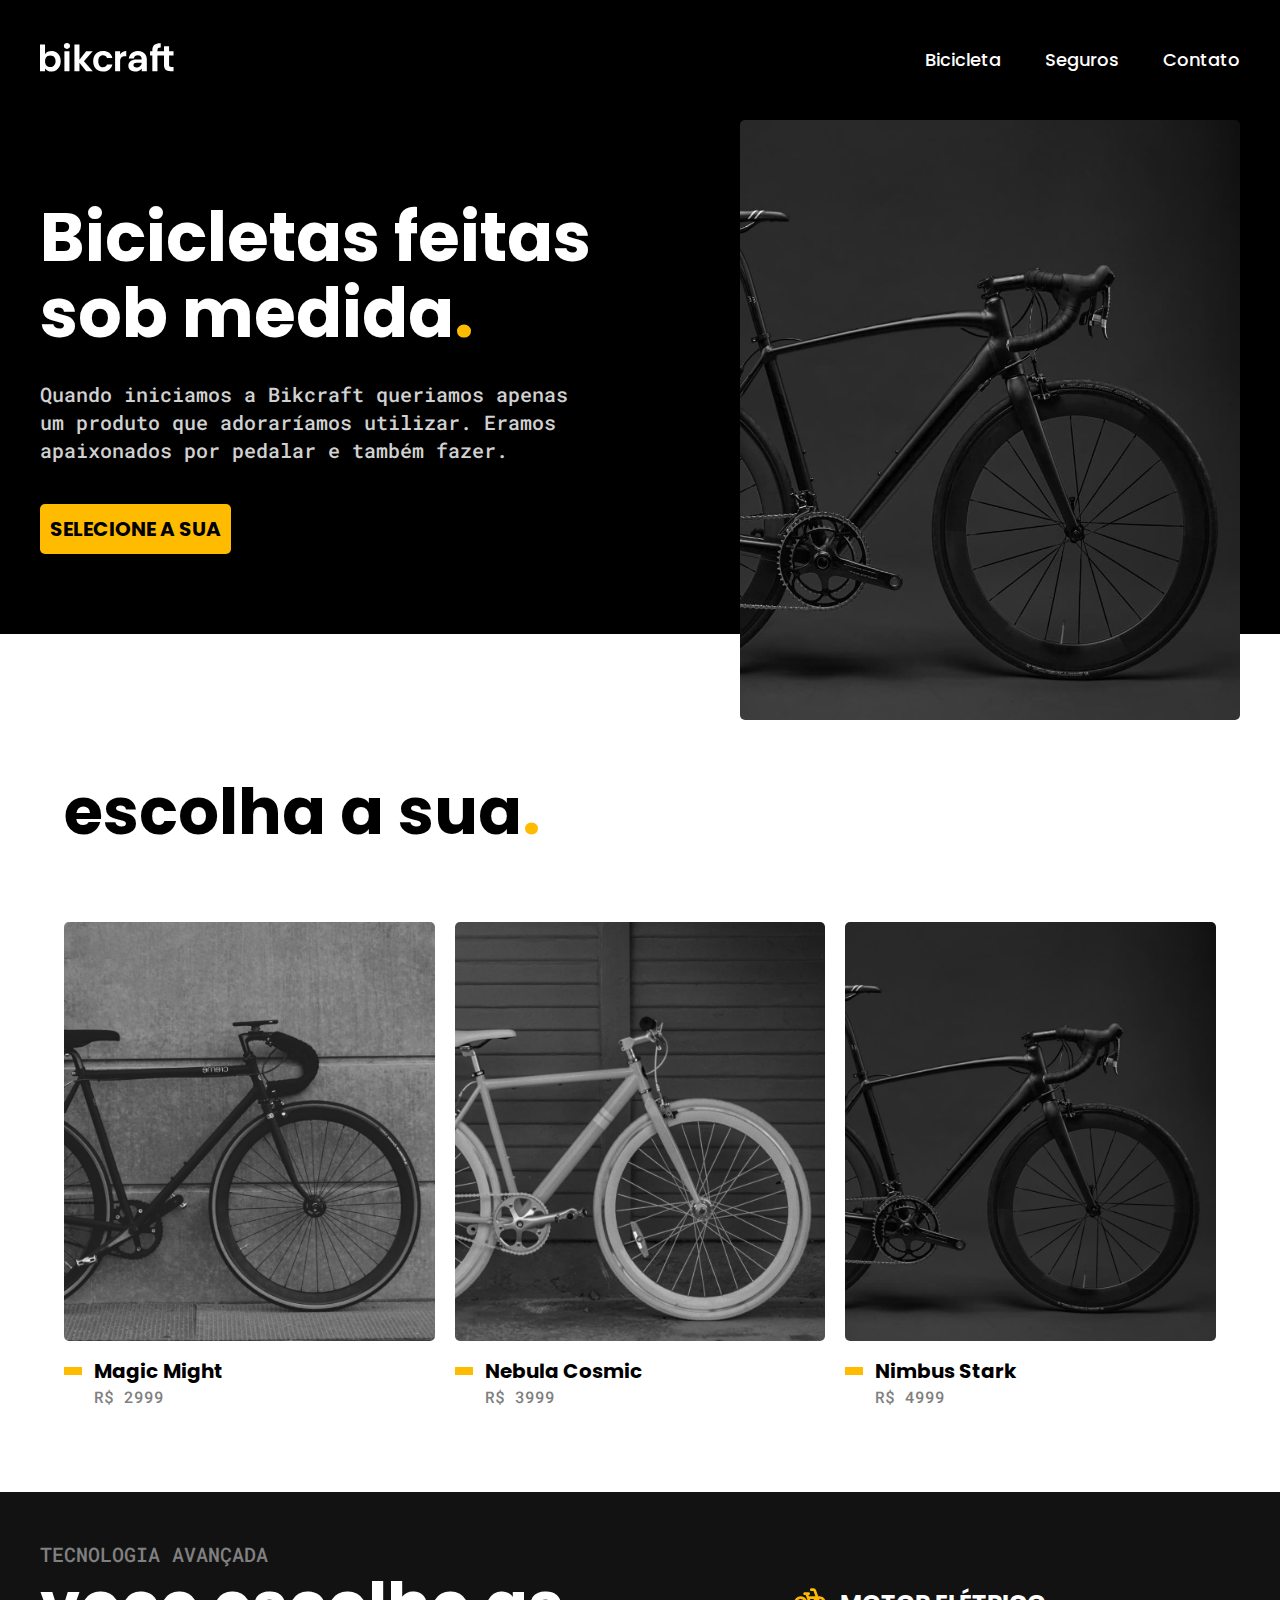
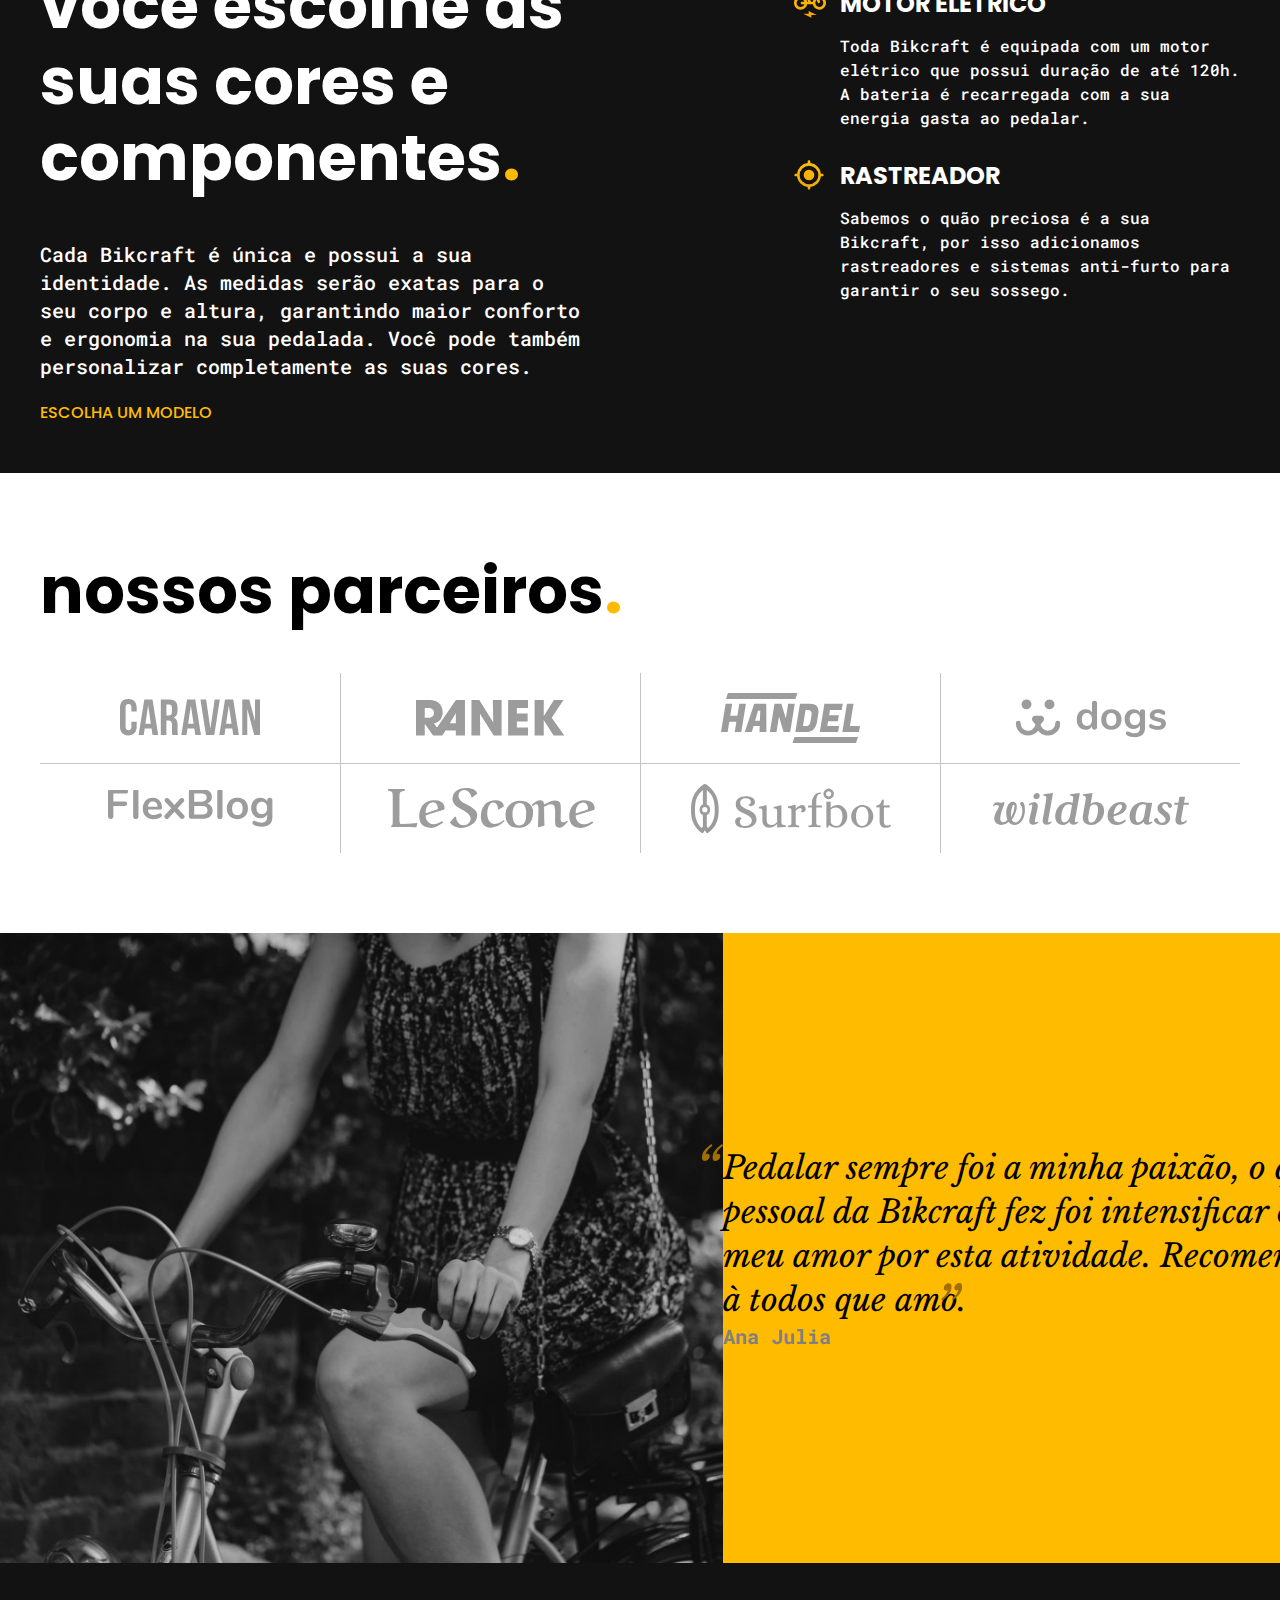
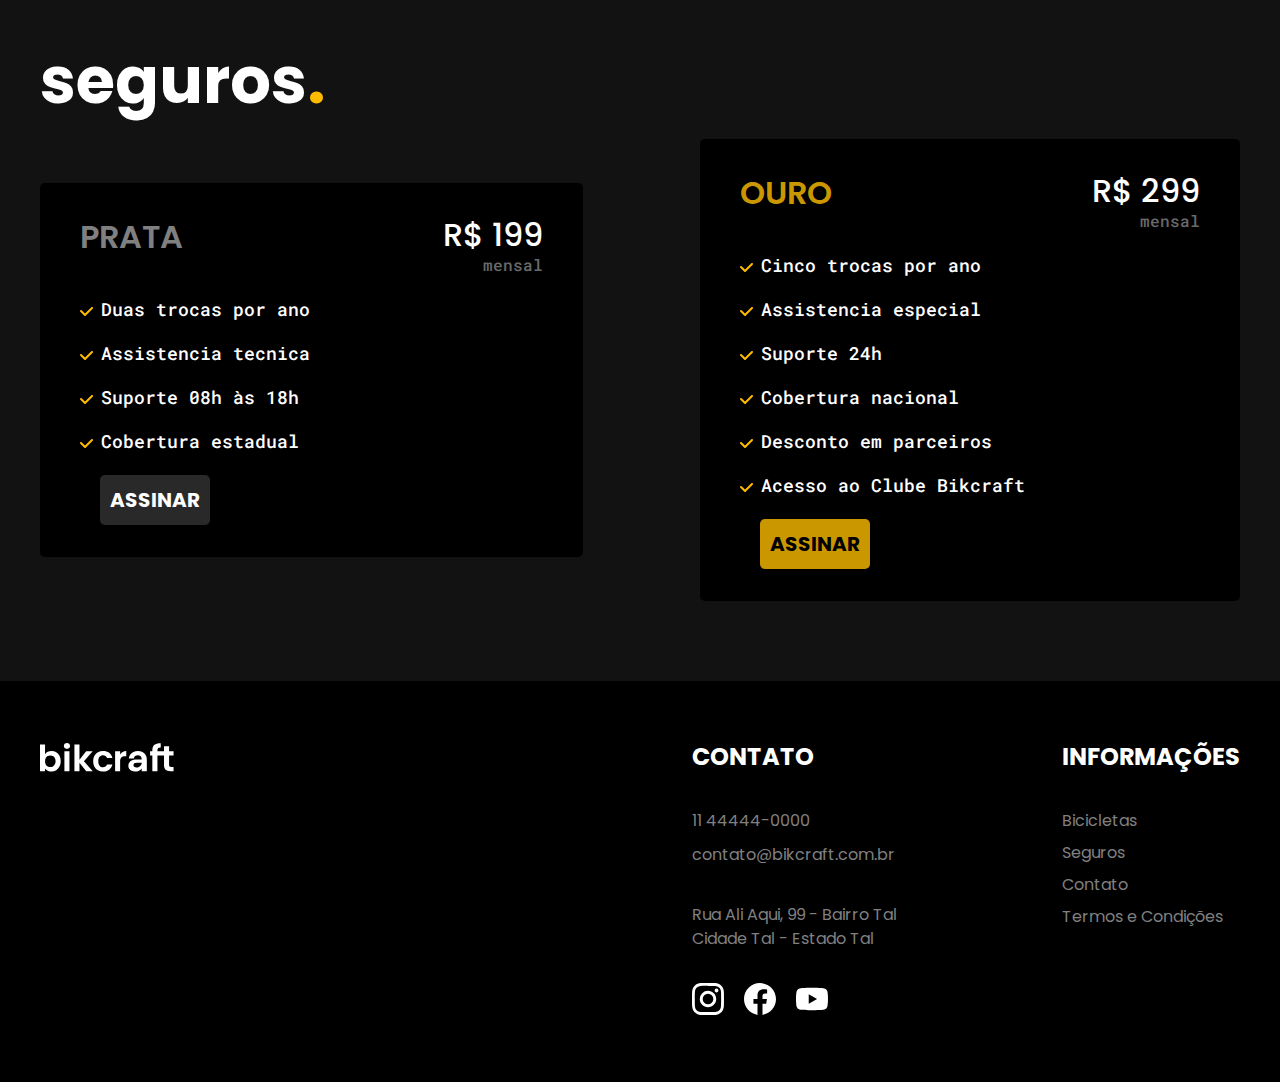
==== commit f637167d: "updated project" ====
--- a/index.html
+++ b/index.html
@@ -52,32 +52,32 @@
             </div>
 
             <section class="bikes">
-                <div class="card">
+                <a href="bike-intern.html" class="card">
                     <img src="images/bicicletas/magic-home.jpg" alt="">
                     <div class="info-bike">
                         <span class="legend">Magic Might</span>
                         <span class="price">R$ 2999</span>
                     </div>
 
-                </div>
-
-                <div class="card">
+                </a>
+
+                <a href="bike-intern.html" class="card">
                     <img src="images/bicicletas/nebula-home.jpg" alt="">
                     <div class="info-bike">
                         <span class="legend">Nebula Cosmic</span>
                         <span class="price">R$ 3999</span>
                     </div>
 
-                </div>
-
-                <div class="card">
+                </a>
+
+                <a href="bike-intern.html" class="card">
                     <img src="images/bicicletas/nimbus-home.jpg" alt="">
                     <div class="info-bike">
                         <span class="legend">Nimbus Stark</span>
                         <span class="price">R$ 4999</span>
                     </div>
 
-                </div>
+                </a>
 
             </section>
         </section>
@@ -89,7 +89,7 @@
                     <h2 class="titles-sec">voce escolhe as suas cores e componentes<span>.</span></h2>
                     <p>Cada Bikcraft é única e possui a sua identidade. As medidas serão exatas para o seu corpo e altura, garantindo maior conforto e ergonomia na sua pedalada. Você pode também personalizar completamente as suas cores.</p>
 
-                    <a href="">Escolha um modelo</a>
+                    <a href="bikes.html">Escolha um modelo</a>
                 </div>
 
                 <div class="technology">
@@ -239,7 +239,7 @@
                     <a href="bikes.html">Bicicletas</a>
                     <a href="insurance.html">Seguros</a>
                     <a href="contact.html">Contato</a>
-                    <a href="">Termos e Condições</a>
+                    <a href="terms-conditions.html">Termos e Condições</a>
                 </section>
             </section>
 
--- a/css/main.css
+++ b/css/main.css
@@ -259,10 +259,11 @@
 }
 
 .page-index .subheader p {
-  color: #d1d1d1;
   font-family: "Roboto Mono", monospace;
   font-size: 20px;
   line-height: 28px;
+  font-weight: 500;
+  color: #d1d1d1;
 }
 
 .page-index .subheader .__width {
@@ -315,6 +316,11 @@
 
 .page-index .prod-bikes .bikes .card {
   width: 515px;
+  padding-bottom: 5px;
+}
+
+.page-index .prod-bikes .bikes .card:hover {
+  background: #f8f7f7;
 }
 
 .page-index .prod-bikes .bikes .card img {
@@ -372,9 +378,9 @@
   font-family: "Roboto Mono", monospace;
   font-size: 20px;
   line-height: 28px;
+  font-weight: 500;
+  color: #808080;
   text-transform: uppercase;
-  font-weight: 500;
-  color: #808080;
 }
 
 .page-index .diferentials .titles-sec {
@@ -398,8 +404,8 @@
   font-family: "Roboto Mono", monospace;
   font-size: 20px;
   line-height: 28px;
-  color: #ffffff;
-  font-weight: 500;
+  font-weight: 500;
+  color: #ffffff;
   margin: 44px 0 20px;
   width: 550px;
 }
@@ -443,10 +449,11 @@
 }
 
 .page-index .diferentials .content .technology p {
-  font-weight: 500;
   font-family: "Roboto Mono", monospace;
   font-size: 16px;
   line-height: 24px;
+  font-weight: 500;
+  color: #ffffff;
 }
 
 .page-index .diferentials .content .technology .electric span {
@@ -896,6 +903,37 @@
           justify-content: space-between;
 }
 
+.page-bike-intern .gallery-description .__width .gallery {
+  width: 600px;
+}
+
+.page-bike-intern .gallery-description .__width .gallery img {
+  width: 100%;
+  border-radius: 5px;
+}
+
+.page-bike-intern .gallery-description .__width .gallery .principal {
+  width: 600px;
+}
+
+.page-bike-intern .gallery-description .__width .gallery .select {
+  margin-top: 10px;
+  width: 100%;
+  display: -webkit-box;
+  display: -ms-flexbox;
+  display: flex;
+  -webkit-box-align: center;
+      -ms-flex-align: center;
+          align-items: center;
+  -webkit-box-pack: justify;
+      -ms-flex-pack: justify;
+          justify-content: space-between;
+}
+
+.page-bike-intern .gallery-description .__width .gallery .select .item {
+  width: 190px;
+}
+
 .page-bike-intern .gallery-description .__width .description {
   width: 510px;
 }
@@ -904,8 +942,8 @@
   font-family: "Roboto Mono", monospace;
   font-size: 24px;
   line-height: 36px;
+  font-weight: 500;
   color: #d1d1d1;
-  font-weight: 500;
 }
 
 .page-bike-intern .gallery-description .__width .description .components {
@@ -1107,6 +1145,12 @@
 
 .page-bike-intern .see-too .box-bike .card {
   width: 515px;
+  border-radius: 5px;
+  padding-bottom: 5px;
+}
+
+.page-bike-intern .see-too .box-bike .card:hover {
+  background: #f8f7f7;
 }
 
 .page-bike-intern .see-too .box-bike .card img {
@@ -1278,8 +1322,8 @@
   font-family: "Roboto Mono", monospace;
   font-size: 16px;
   line-height: 20px;
+  font-weight: 500;
   color: #696969;
-  font-weight: 500;
 }
 
 .page-insurance .sec-insure .content .silver ul,
@@ -1298,12 +1342,11 @@
 
 .page-insurance .sec-insure .content .silver ul li,
 .page-insurance .sec-insure .content .gold ul li {
-  color: #ffffff;
-  font-weight: 500;
-  font-family: "Roboto Mono", monospace;
-  font-size: 20px;
+  font-family: "Roboto Mono", monospace;
+  font-size: 18px;
   line-height: 28px;
-  font-size: 18px;
+  font-weight: 500;
+  color: #ffffff;
 }
 
 .page-insurance .sec-insure .content .silver ul li::before,
@@ -1776,4 +1819,473 @@
   content: url("../../images/icones/horario.svg");
   height: 22px;
 }
+
+.page-budget {
+  background: #efebeb;
+}
+
+.page-budget .option-budget {
+  position: relative;
+  padding-bottom: 80px;
+}
+
+.page-budget .option-budget .back-black {
+  height: 70%;
+  background: #121212;
+  width: 100%;
+  position: absolute;
+  top: 0;
+  z-index: -1;
+}
+
+.page-budget .option-budget .__width .form-budget {
+  display: -ms-grid;
+  display: grid;
+  -ms-grid-columns: 40% 60%;
+      grid-template-columns: 40% 60%;
+  width: 100%;
+}
+
+.page-budget .option-budget .__width .form-budget .products {
+  padding: 45px;
+  width: 100%;
+  background: #000000;
+  border-radius: 5px 0 0 5px;
+  -webkit-box-shadow: -2px 5px 14px 0px rgba(0, 0, 0, 0.49);
+          box-shadow: -2px 5px 14px 0px rgba(0, 0, 0, 0.49);
+  display: -webkit-box;
+  display: -ms-flexbox;
+  display: flex;
+  -webkit-box-orient: vertical;
+  -webkit-box-direction: normal;
+      -ms-flex-direction: column;
+          flex-direction: column;
+}
+
+.page-budget .option-budget .__width .form-budget .products input[type="radio"] {
+  opacity: 0;
+  position: absolute;
+  pointer-events: none;
+}
+
+.page-budget .option-budget .__width .form-budget .products input[type="radio"]:checked + label::before {
+  border-color: #3d3d3d;
+  -webkit-box-shadow: inset 0 0 0 3px #ffffff, inset 0 0 0 6px #3d3d3d;
+          box-shadow: inset 0 0 0 3px #ffffff, inset 0 0 0 6px #3d3d3d;
+}
+
+.page-budget .option-budget .__width .form-budget .products .legend {
+  font-family: "Poppins", sans-serif;
+  font-size: 18px;
+  line-height: 24px;
+  font-weight: 500;
+  color: #c4c4c4;
+  text-transform: uppercase;
+  letter-spacing: 2px;
+  display: -webkit-box;
+  display: -ms-flexbox;
+  display: flex;
+  -webkit-box-align: center;
+      -ms-flex-align: center;
+          align-items: center;
+  gap: 8px;
+}
+
+.page-budget .option-budget .__width .form-budget .products .legend::before {
+  content: "";
+  width: 15px;
+  height: 5px;
+  background: #ffbb00;
+  border-radius: 5px;
+}
+
+.page-budget .option-budget .__width .form-budget .products label {
+  font-family: "Poppins", sans-serif;
+  font-size: 16px;
+  line-height: 24px;
+  font-weight: 600;
+  color: #ffffff;
+  background: #3d3d3d;
+  padding: 12px 24px;
+  border-radius: 5px;
+  cursor: pointer;
+  border: 1px solid #000000;
+}
+
+.page-budget .option-budget .__width .form-budget .products label::before {
+  content: "";
+  border: 1px solid #ffffff;
+  width: 12px;
+  height: 12px;
+  border-radius: 50%;
+  margin-right: 8px;
+  display: inline-block;
+  -webkit-box-sizing: border-box;
+          box-sizing: border-box;
+}
+
+.page-budget .option-budget .__width .form-budget .products label:hover {
+  background: #535353;
+  -webkit-transition: 0.7s ease;
+  transition: 0.7s ease;
+}
+
+.page-budget .option-budget .__width .form-budget .products .select {
+  margin-top: 40px;
+}
+
+.page-budget .option-budget .__width .form-budget .products .select #bikcraft:checked + label,
+.page-budget .option-budget .__width .form-budget .products .select #insurance:checked + label {
+  background: #ffffff;
+  color: #000000;
+  border: 1px solid #ffbb00;
+}
+
+.page-budget .option-budget .__width .form-budget .products .select #bikcraft:checked ~ .product .bikcraft,
+.page-budget .option-budget .__width .form-budget .products .select #insurance:checked ~ .product .insurance {
+  display: block;
+}
+
+.page-budget .option-budget .__width .form-budget .products .product {
+  margin-top: 60px;
+  display: block;
+}
+
+.page-budget .option-budget .__width .form-budget .products .product label {
+  display: block;
+  height: -webkit-fit-content;
+  height: -moz-fit-content;
+  height: fit-content;
+}
+
+.page-budget .option-budget .__width .form-budget .products .product .bikcraft,
+.page-budget .option-budget .__width .form-budget .products .product .insurance {
+  display: none;
+}
+
+.page-budget .option-budget .__width .form-budget .products .product .bikcraft label {
+  width: 350px;
+  border-bottom: 0;
+}
+
+.page-budget .option-budget .__width .form-budget .products .product .bikcraft .legend {
+  margin-bottom: 20px;
+}
+
+.page-budget .option-budget .__width .form-budget .products .product .bikcraft .bike:nth-of-type(2) {
+  margin-block: 12px;
+}
+
+.page-budget .option-budget .__width .form-budget .products .product .bikcraft .bike span {
+  color: #ffffff;
+  text-align: right;
+}
+
+.page-budget .option-budget .__width .form-budget .products .product .bikcraft .bike label {
+  display: -ms-grid;
+  display: grid;
+  -ms-grid-columns: auto 1fr auto;
+      grid-template-columns: auto 1fr auto;
+  -webkit-box-align: center;
+      -ms-flex-align: center;
+          align-items: center;
+}
+
+.page-budget .option-budget .__width .form-budget .products .product .bikcraft .bike label span {
+  display: none;
+  color: #3d3d3d;
+}
+
+.page-budget .option-budget .__width .form-budget .products .product .bikcraft .bike .content {
+  border: 1px solid #000000;
+  border-top: 0;
+  display: -webkit-box;
+  display: -ms-flexbox;
+  display: flex;
+  -webkit-box-align: center;
+      -ms-flex-align: center;
+          align-items: center;
+  -webkit-box-pack: justify;
+      -ms-flex-pack: justify;
+          justify-content: space-between;
+  background: #ffffff;
+  width: 350px;
+  padding: 12px;
+  border-radius: 0 0 5px 5px;
+  display: none;
+}
+
+.page-budget .option-budget .__width .form-budget .products .product .bikcraft .bike .content ul {
+  list-style: none;
+  padding-left: 30px;
+}
+
+.page-budget .option-budget .__width .form-budget .products .product .bikcraft .bike .content ul li {
+  display: -webkit-box;
+  display: -ms-flexbox;
+  display: flex;
+  -webkit-box-align: center;
+      -ms-flex-align: center;
+          align-items: center;
+  gap: 8px;
+  margin-top: 8px;
+}
+
+.page-budget .option-budget .__width .form-budget .products .product .bikcraft .bike .content ul li:first-child {
+  margin-top: 0;
+}
+
+.page-budget .option-budget .__width .form-budget .products .product .bikcraft .bike .content ul li img {
+  width: 22px;
+}
+
+.page-budget .option-budget .__width .form-budget .products .product .bikcraft .bike .content ul li span {
+  font-family: "Poppins", sans-serif;
+  font-size: 14px;
+  line-height: 20px;
+  font-weight: 500;
+  color: #000000;
+}
+
+.page-budget .option-budget .__width .form-budget .products .product .bikcraft .bike .content img {
+  width: 100px;
+  border-radius: 5px;
+}
+
+.page-budget .option-budget .__width .form-budget .products .product .bikcraft .bike #nimbus:checked + label,
+.page-budget .option-budget .__width .form-budget .products .product .bikcraft .bike #magic:checked + label,
+.page-budget .option-budget .__width .form-budget .products .product .bikcraft .bike #nebula:checked + label {
+  border-radius: 5px 5px 0 0;
+  background: #ffffff;
+  border: 1px solid #ffbb00;
+  border-bottom: 0;
+  color: #3d3d3d;
+}
+
+.page-budget .option-budget .__width .form-budget .products .product .bikcraft .bike #nimbus:checked + label span,
+.page-budget .option-budget .__width .form-budget .products .product .bikcraft .bike #magic:checked + label span,
+.page-budget .option-budget .__width .form-budget .products .product .bikcraft .bike #nebula:checked + label span {
+  display: block;
+}
+
+.page-budget .option-budget .__width .form-budget .products .product .bikcraft .bike #nimbus:checked + label + .content,
+.page-budget .option-budget .__width .form-budget .products .product .bikcraft .bike #magic:checked + label + .content,
+.page-budget .option-budget .__width .form-budget .products .product .bikcraft .bike #nebula:checked + label + .content {
+  display: -webkit-box;
+  display: -ms-flexbox;
+  display: flex;
+  border: 1px solid #ffbb00;
+  border-top: 0;
+}
+
+.page-budget .option-budget .__width .form-budget .products .product .insurance label {
+  width: 115px;
+  border: 1px solid #000000;
+}
+
+.page-budget .option-budget .__width .form-budget .products .product .insurance .legend {
+  margin-bottom: 20px;
+}
+
+.page-budget .option-budget .__width .form-budget .products .product .insurance .insu {
+  display: -webkit-inline-box;
+  display: -ms-inline-flexbox;
+  display: inline-flex;
+}
+
+.page-budget .option-budget .__width .form-budget .products .product .insurance .insu #silver:checked + label,
+.page-budget .option-budget .__width .form-budget .products .product .insurance .insu #gold:checked + label {
+  background: #ffffff;
+  color: #000000;
+  border-color: #ffbb00;
+}
+
+.page-budget .option-budget .__width .form-budget .data-user {
+  padding: 40px;
+  background: #ffffff;
+  border-radius: 0 5px 5px 0;
+  -webkit-box-shadow: 2px 5px 14px 0px rgba(0, 0, 0, 0.49);
+          box-shadow: 2px 5px 14px 0px rgba(0, 0, 0, 0.49);
+}
+
+.page-budget .option-budget .__width .form-budget .data-user label {
+  font-family: "Roboto Mono", monospace;
+  font-size: 18px;
+  line-height: 28px;
+  font-weight: 600;
+}
+
+.page-budget .option-budget .__width .form-budget .data-user input {
+  height: 50px;
+  background: #d1d1d1;
+  border-radius: 5px;
+  border: none;
+  padding: 16px;
+  font-weight: 600;
+  font-family: "Roboto Mono", monospace;
+  font-size: 16px;
+  line-height: 24px;
+}
+
+.page-budget .option-budget .__width .form-budget .data-user .data-person .fullname {
+  width: 100%;
+  display: -webkit-box;
+  display: -ms-flexbox;
+  display: flex;
+  -webkit-box-pack: justify;
+      -ms-flex-pack: justify;
+          justify-content: space-between;
+  gap: 20px;
+  margin-bottom: 20px;
+}
+
+.page-budget .option-budget .__width .form-budget .data-user .data-person .fullname .name,
+.page-budget .option-budget .__width .form-budget .data-user .data-person .fullname .last_name {
+  display: -webkit-box;
+  display: -ms-flexbox;
+  display: flex;
+  -webkit-box-orient: vertical;
+  -webkit-box-direction: normal;
+      -ms-flex-direction: column;
+          flex-direction: column;
+  gap: 8px;
+}
+
+.page-budget .option-budget .__width .form-budget .data-user .data-person .fullname input {
+  width: 300px;
+}
+
+.page-budget .option-budget .__width .form-budget .data-user .data-person .email,
+.page-budget .option-budget .__width .form-budget .data-user .data-person .cpf,
+.page-budget .option-budget .__width .form-budget .data-user .data-person .message {
+  display: -webkit-box;
+  display: -ms-flexbox;
+  display: flex;
+  -webkit-box-orient: vertical;
+  -webkit-box-direction: normal;
+      -ms-flex-direction: column;
+          flex-direction: column;
+  gap: 8px;
+}
+
+.page-budget .option-budget .__width .form-budget .data-user .data-person .cpf {
+  margin-bottom: 20px;
+}
+
+.page-budget .option-budget .__width .form-budget .data-user .data-delivery {
+  width: 100%;
+  margin: 40px 0;
+}
+
+.page-budget .option-budget .__width .form-budget .data-user .data-delivery input {
+  width: 300px;
+}
+
+.page-budget .option-budget .__width .form-budget .data-user .data-delivery .box {
+  display: -webkit-box;
+  display: -ms-flexbox;
+  display: flex;
+  -webkit-box-pack: justify;
+      -ms-flex-pack: justify;
+          justify-content: space-between;
+  margin-top: 20px;
+}
+
+.page-budget .option-budget .__width .form-budget .data-user .data-delivery .box:first-child {
+  margin-top: 0;
+}
+
+.page-budget .option-budget .__width .form-budget .data-user .data-delivery .box .field {
+  display: -webkit-box;
+  display: -ms-flexbox;
+  display: flex;
+  -webkit-box-orient: vertical;
+  -webkit-box-direction: normal;
+      -ms-flex-direction: column;
+          flex-direction: column;
+  gap: 8px;
+}
+
+.page-budget .option-budget .__width .form-budget .data-user input[type="checkbox"] {
+  opacity: 0;
+  position: absolute;
+  pointer-events: none;
+}
+
+.page-budget .option-budget .__width .form-budget .data-user input[type="checkbox"]:checked + label::before {
+  border-radius: 5px;
+  background: #3d3d3d;
+  border: 2px solid #ffbb00;
+}
+
+.page-budget .option-budget .__width .form-budget .data-user .term {
+  font-family: "Roboto Mono", monospace;
+  font-size: 18px;
+  line-height: 28px;
+  font-weight: 500;
+  color: #000000;
+}
+
+.page-budget .option-budget .__width .form-budget .data-user .term a {
+  color: #ffbb00;
+  font-weight: 700;
+}
+
+.page-budget .option-budget .__width .form-budget .data-user .term a:hover {
+  text-decoration: underline;
+}
+
+.page-budget .option-budget .__width .form-budget .data-user .term::before {
+  content: "";
+  width: 24px;
+  height: 24px;
+  -webkit-box-sizing: border-box;
+          box-sizing: border-box;
+  border-radius: 5px;
+  border: 1px solid #000000;
+  display: inline-block;
+  position: relative;
+  top: 5px;
+  margin-right: 5px;
+}
+
+.page-budget .option-budget .__width .form-budget .data-user .btn {
+  background: #ca9700;
+  margin-top: 40px;
+}
+
+.page-terms-condition article {
+  padding: 80px 0;
+}
+
+.page-terms-condition article .content-term {
+  margin-top: 40px;
+}
+
+.page-terms-condition article .content-term:first-child {
+  margin-top: 0;
+}
+
+.page-terms-condition article .content-term .title {
+  font-family: "Poppins", sans-serif;
+  font-size: 18px;
+  line-height: 28px;
+  font-weight: 600;
+  color: #121212;
+  margin-bottom: 12px;
+}
+
+.page-terms-condition article .content-term p {
+  font-family: "Roboto Mono", monospace;
+  font-size: 16px;
+  line-height: 24px;
+  font-weight: 500;
+  color: #000000;
+  margin-bottom: 12px;
+  width: 700px;
+}
+
+.page-terms-condition article .content-term p:last-child {
+  margin-bottom: 0;
+}
 /*# sourceMappingURL=main.css.map */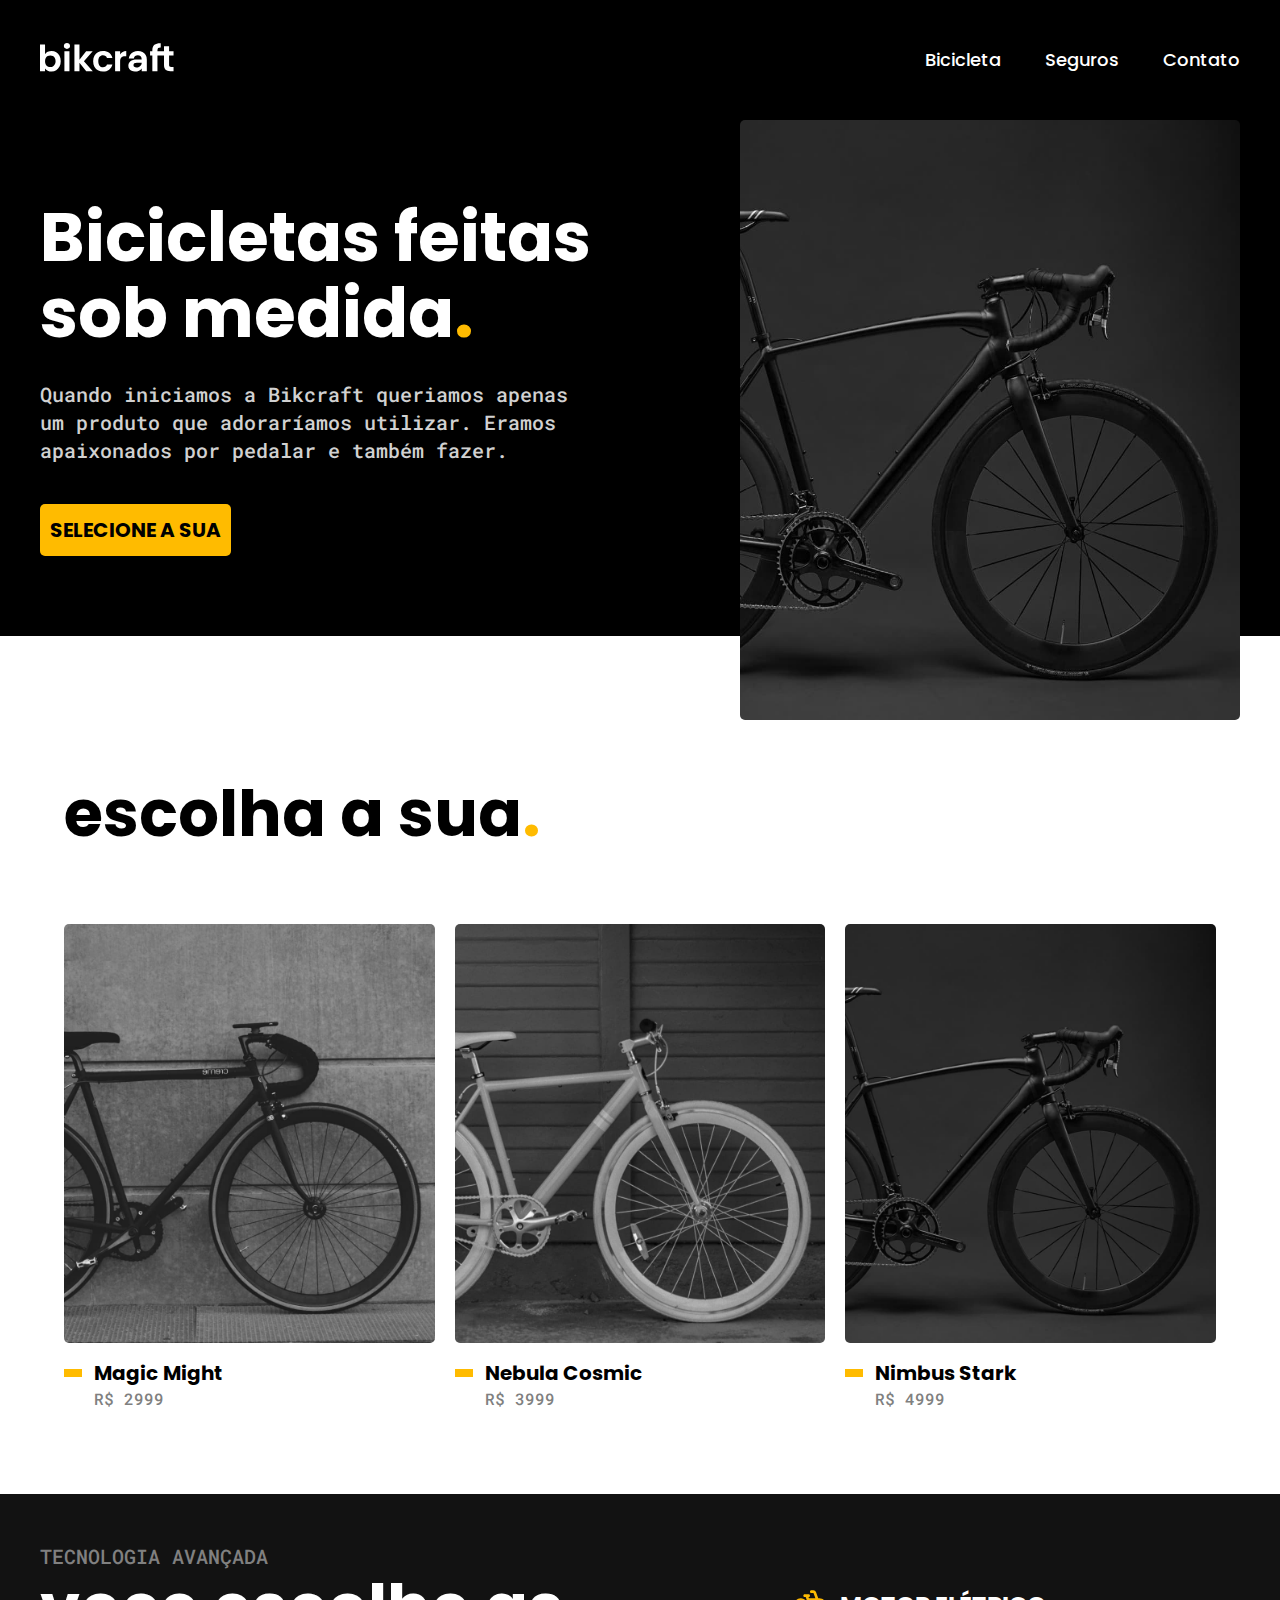
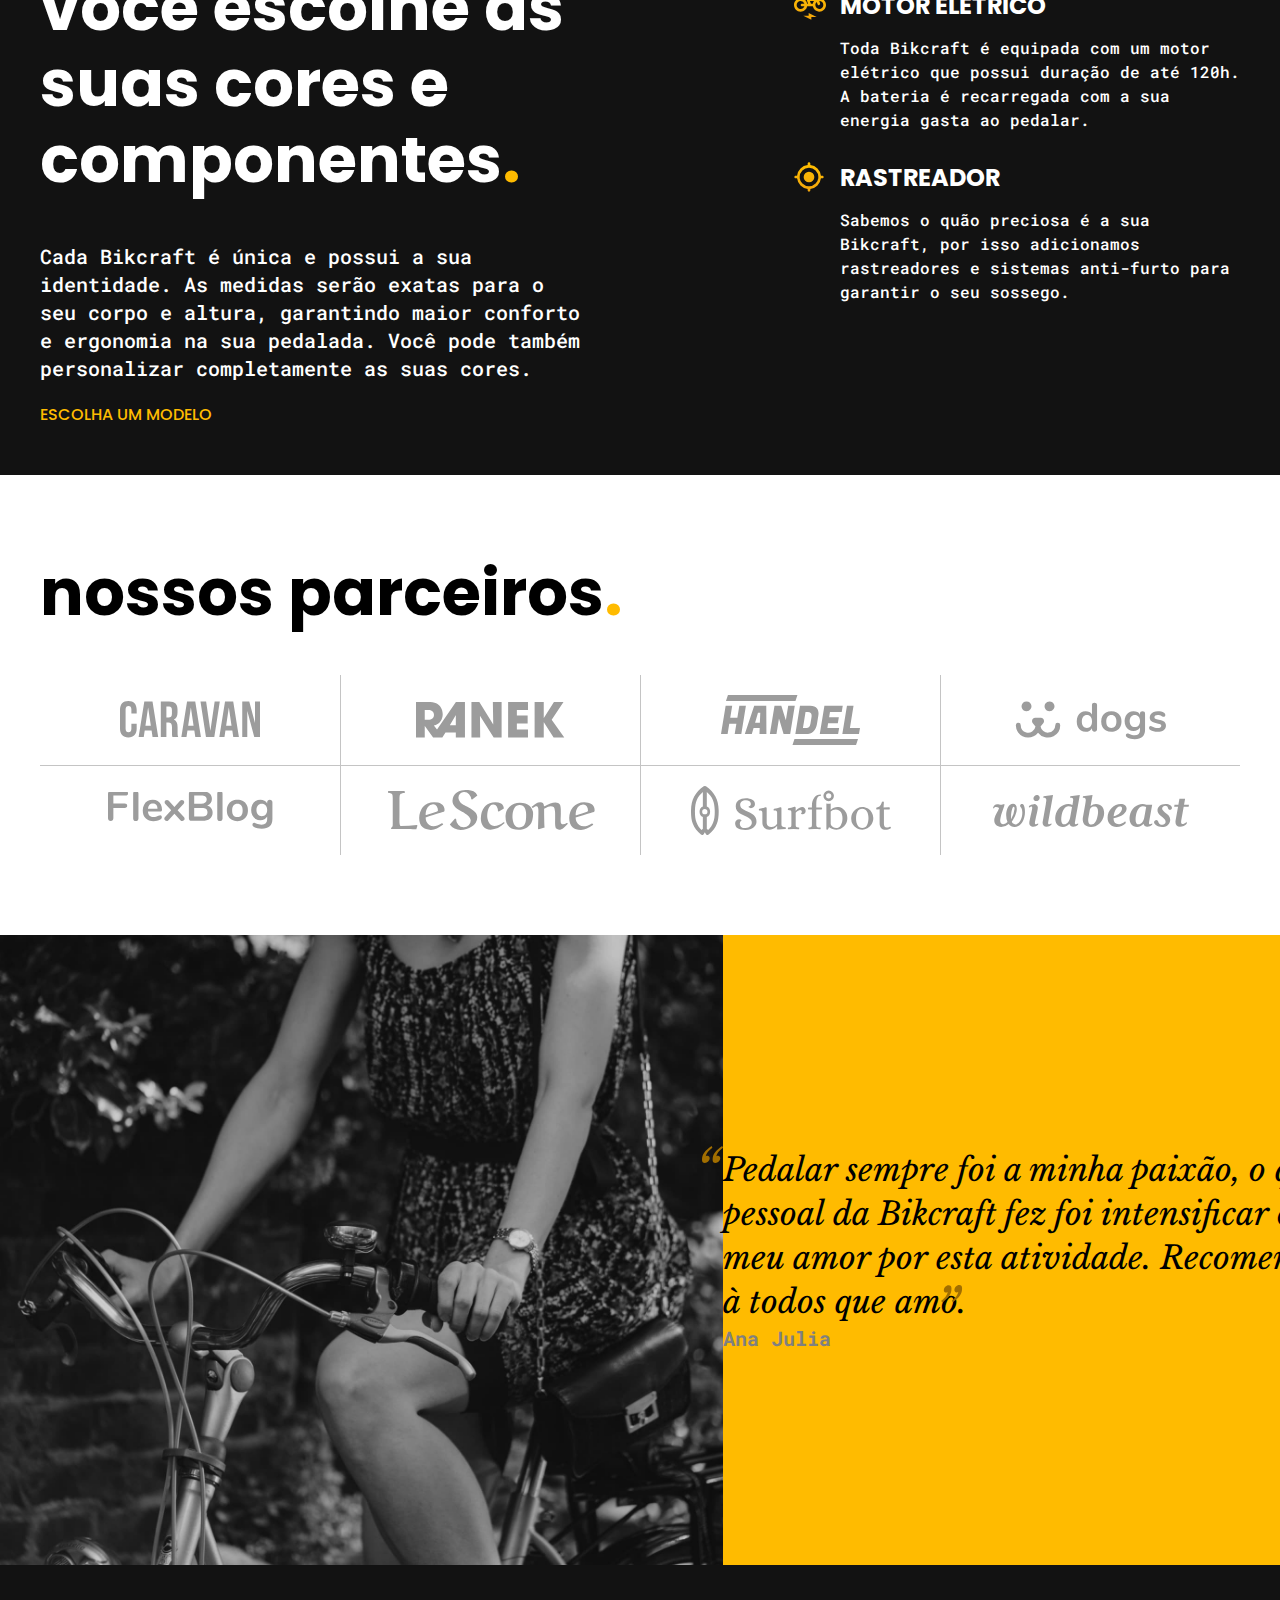
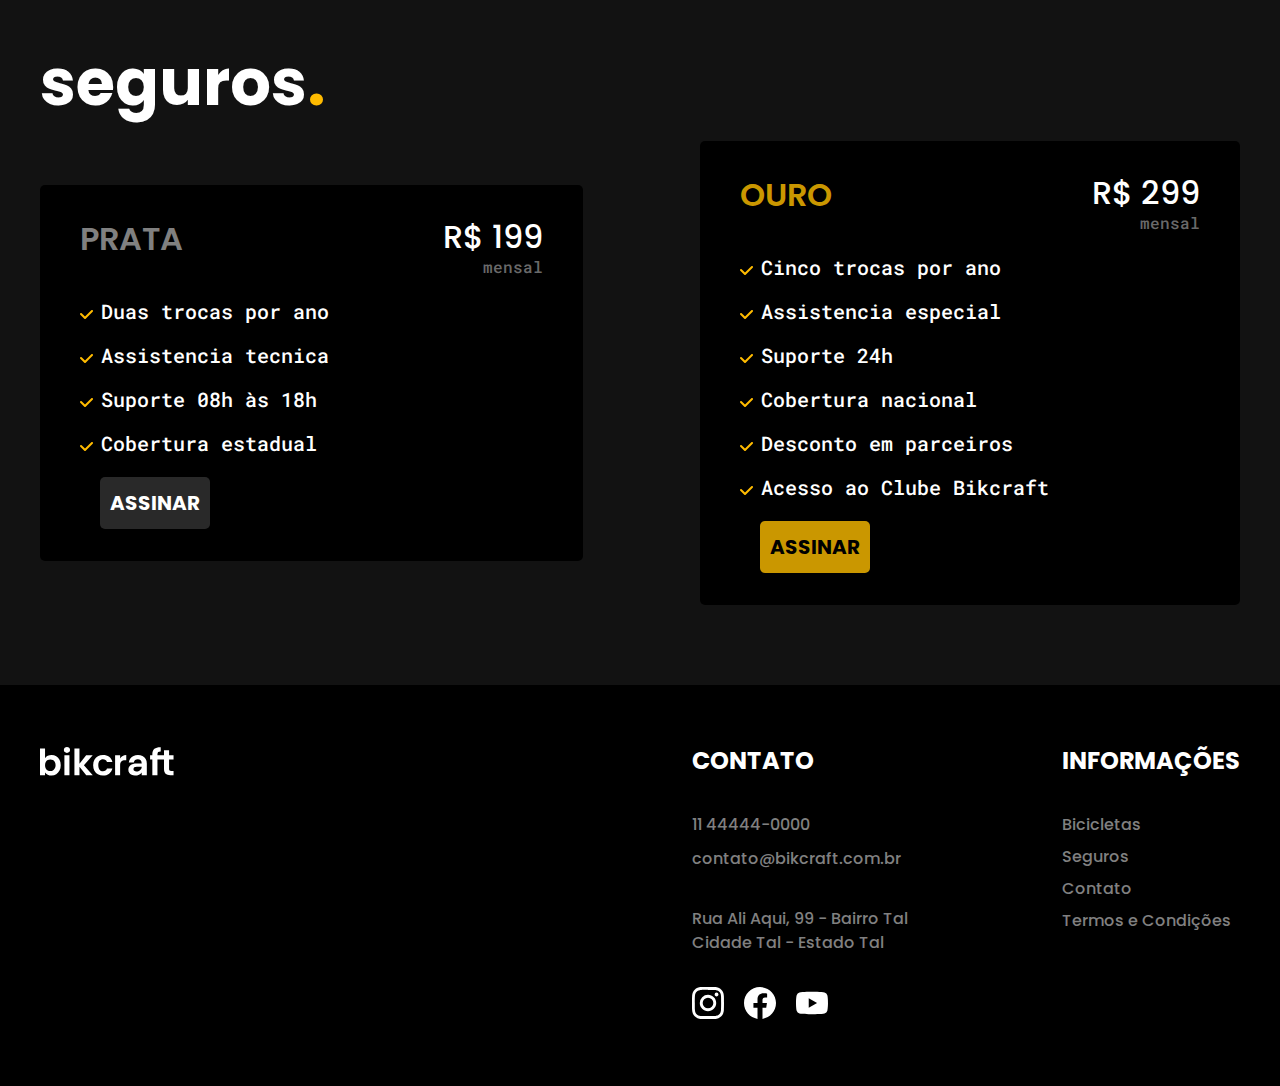
==== commit fb0ac8e3: "updated proj: add hamburger-menu" ====
--- a/index.html
+++ b/index.html
@@ -23,6 +23,9 @@
                 <img src="images/bikcraft.svg" alt="Logo Bikcraft">
             </a>
 
+            <div class="__hamburger-menu">
+                <div class="box"></div>
+            </div>
 
             <nav>
                 <a href="bikes.html">Bicicleta</a>
--- a/css/main.css
+++ b/css/main.css
@@ -9,6 +9,12 @@
   text-decoration: none;
 }
 
+@media (max-width: 320px) {
+  img {
+    width: 100%;
+  }
+}
+
 .titles-sec {
   font-family: "Poppins", sans-serif;
   font-weight: 700;
@@ -16,6 +22,13 @@
   line-height: 76px;
 }
 
+@media (max-width: 320px) {
+  .titles-sec {
+    font-size: 30px;
+    line-height: 42px;
+  }
+}
+
 .titles-sec span {
   color: #ffbb00;
 }
@@ -26,14 +39,17 @@
   position: relative;
 }
 
+@media (max-width: 320px) {
+  .__width {
+    width: 100%;
+    padding: 0 15px;
+  }
+}
+
 .btn {
   background: #ffbb00;
   border-radius: 5px;
-  font-family: "Poppins", sans-serif;
-  color: #000000;
-  font-size: 20px;
   text-transform: uppercase;
-  font-weight: 700;
   width: -webkit-fit-content;
   width: -moz-fit-content;
   width: fit-content;
@@ -41,6 +57,11 @@
   border: 0;
   cursor: pointer;
   display: block;
+  font-family: "Poppins", sans-serif;
+  font-size: 20px;
+  line-height: 32px;
+  font-weight: 700;
+  color: #000000;
 }
 
 .subheader {
@@ -48,13 +69,29 @@
   padding: 60px 0;
 }
 
+@media (max-width: 320px) {
+  .subheader {
+    text-align: center;
+    padding: 30px 0;
+  }
+}
+
 .subheader .legend {
+  text-transform: uppercase;
+  letter-spacing: 2px;
   font-family: "Roboto Mono", monospace;
   font-size: 20px;
   line-height: 28px;
+  font-weight: 500;
   color: #808080;
-  text-transform: uppercase;
-  letter-spacing: 2px;
+}
+
+@media (max-width: 320px) {
+  .subheader .legend {
+    font-size: 16px;
+    line-height: 24px;
+    text-align: center;
+  }
 }
 
 .subheader .titles-sec {
@@ -62,8 +99,54 @@
   margin-top: 12px;
 }
 
+@media (max-width: 320px) {
+  .subheader .titles-sec {
+    margin-top: 8px;
+  }
+}
+
 .subheader .titles-sec span {
   color: #ffbb00;
+}
+
+.__hamburger-menu {
+  display: none;
+  position: relative;
+  z-index: 300;
+  width: 40px;
+}
+
+@media (max-width: 320px) {
+  .__hamburger-menu {
+    display: block;
+  }
+}
+
+.__hamburger-menu .box {
+  width: 100%;
+  height: 3px;
+  background: #ffffff;
+  position: relative;
+}
+
+.__hamburger-menu .box::before {
+  content: "";
+  position: absolute;
+  bottom: 7px;
+  right: 0;
+  width: 100%;
+  height: 3px;
+  background: #ffffff;
+}
+
+.__hamburger-menu .box::after {
+  content: "";
+  position: absolute;
+  top: 7px;
+  right: 0;
+  width: 100%;
+  height: 3px;
+  background: #ffffff;
 }
 
 .header {
@@ -76,6 +159,12 @@
   -webkit-box-align: center;
       -ms-flex-align: center;
           align-items: center;
+}
+
+@media (max-width: 320px) {
+  .header {
+    height: 100px;
+  }
 }
 
 .header a {
@@ -97,11 +186,52 @@
   font-family: "Poppins", sans-serif;
 }
 
+@media (max-width: 320px) {
+  .header .box-width {
+    width: 100%;
+    padding: 0 15px;
+    position: relative;
+    -webkit-box-pack: justify;
+        -ms-flex-pack: justify;
+            justify-content: space-between;
+    -webkit-box-align: center;
+        -ms-flex-align: center;
+            align-items: center;
+  }
+}
+
+@media (max-width: 320px) {
+  .header .box-width nav {
+    display: none;
+    -webkit-box-orient: vertical;
+    -webkit-box-direction: normal;
+        -ms-flex-direction: column;
+            flex-direction: column;
+    height: 100vh;
+    width: 100vw;
+    background: #000000;
+    z-index: 200;
+    position: absolute;
+    text-align: center;
+    top: 70px;
+    left: 0;
+    gap: 15px;
+    padding: 20px;
+  }
+}
+
 .header .box-width nav a {
   font-size: 18px;
   font-weight: 500;
   line-height: 32px;
   position: relative;
+}
+
+@media (max-width: 320px) {
+  .header .box-width nav a {
+    font-size: 20px;
+    line-height: 36px;
+  }
 }
 
 .header .box-width nav a:nth-of-type(2) {
@@ -136,6 +266,12 @@
   padding-block: 60px;
 }
 
+@media (max-width: 320px) {
+  .footer {
+    padding-block: 30px;
+  }
+}
+
 .footer a {
   color: #808080;
 }
@@ -149,6 +285,23 @@
   -webkit-box-pack: justify;
       -ms-flex-pack: justify;
           justify-content: space-between;
+}
+
+@media (max-width: 320px) {
+  .footer .box-width {
+    width: 100%;
+    padding: 0 15px;
+    -webkit-box-orient: vertical;
+    -webkit-box-direction: normal;
+        -ms-flex-direction: column;
+            flex-direction: column;
+    -webkit-box-pack: start;
+        -ms-flex-pack: start;
+            justify-content: flex-start;
+    -webkit-box-align: center;
+        -ms-flex-align: center;
+            align-items: center;
+  }
 }
 
 .footer .box-width img {
@@ -163,14 +316,38 @@
   display: flex;
 }
 
+@media (max-width: 320px) {
+  .footer .box-width .content {
+    -webkit-box-orient: vertical;
+    -webkit-box-direction: normal;
+        -ms-flex-direction: column;
+            flex-direction: column;
+    -webkit-box-align: center;
+        -ms-flex-align: center;
+            align-items: center;
+    gap: 20px;
+    margin-top: 20px;
+  }
+}
+
 .footer .box-width .content span {
+  text-transform: uppercase;
+  letter-spacing: 5%;
+  font-family: "Poppins", sans-serif;
   font-size: 24px;
   line-height: 32px;
-  text-transform: uppercase;
-  letter-spacing: 5%;
+  font-weight: 700;
   color: #ffffff;
-  font-family: "Poppins", sans-serif;
-  font-weight: 700;
+}
+
+@media (max-width: 320px) {
+  .footer .box-width .content span {
+    font-family: "Poppins", sans-serif;
+    font-size: 20px;
+    line-height: 28px;
+    font-weight: 700;
+    color: #ffffff;
+  }
 }
 
 .footer .box-width .content .contact,
@@ -184,12 +361,22 @@
           flex-direction: column;
 }
 
+@media (max-width: 320px) {
+  .footer .box-width .content .contact,
+  .footer .box-width .content .informations {
+    -webkit-box-align: center;
+        -ms-flex-align: center;
+            align-items: center;
+  }
+}
+
 .footer .box-width .content .contact a,
 .footer .box-width .content .informations a {
   font-family: "Poppins", sans-serif;
   font-size: 16px;
-  font-size: 500;
   line-height: 24px;
+  font-weight: 500;
+  color: #808080;
 }
 
 .footer .box-width .content .contact a:hover,
@@ -199,6 +386,13 @@
 
 .footer .box-width .content .contact {
   margin-right: 120px;
+}
+
+@media (max-width: 320px) {
+  .footer .box-width .content .contact {
+    margin: 0;
+    text-align: center;
+  }
 }
 
 .footer .box-width .content .contact .box-contact {
@@ -213,14 +407,34 @@
   gap: 10px;
 }
 
+@media (max-width: 320px) {
+  .footer .box-width .content .contact .box-contact {
+    margin-block: 15px;
+  }
+}
+
 .footer .box-width .content .contact .box-address {
   width: 250px;
 }
 
+@media (max-width: 320px) {
+  .footer .box-width .content .contact .box-address {
+    width: 100%;
+  }
+}
+
 .footer .box-width .content .contact .midia-social {
   margin-top: 32px;
 }
 
+@media (max-width: 320px) {
+  .footer .box-width .content .contact .midia-social {
+    display: -webkit-box;
+    display: -ms-flexbox;
+    display: flex;
+  }
+}
+
 .footer .box-width .content .contact .midia-social a {
   text-decoration: none;
 }
@@ -231,6 +445,12 @@
 
 .footer .box-width .content .informations span {
   margin-bottom: 36px;
+}
+
+@media (max-width: 320px) {
+  .footer .box-width .content .informations span {
+    margin-bottom: 20px;
+  }
 }
 
 .footer .box-width .content .informations a {
@@ -244,6 +464,13 @@
 .page-index .subheader {
   background: #000000;
   padding: 80px 0;
+}
+
+@media (max-width: 320px) {
+  .page-index .subheader {
+    padding: 20px 0 40px;
+    text-align: center;
+  }
 }
 
 .page-index .subheader h1 {
@@ -254,6 +481,14 @@
   color: #ffffff;
 }
 
+@media (max-width: 320px) {
+  .page-index .subheader h1 {
+    font-size: 30px;
+    line-height: 42px;
+    font-weight: 700;
+  }
+}
+
 .page-index .subheader h1 span {
   color: #ffbb00;
 }
@@ -266,6 +501,16 @@
   color: #d1d1d1;
 }
 
+@media (max-width: 320px) {
+  .page-index .subheader p {
+    font-family: "Roboto Mono", monospace;
+    font-size: 16px;
+    line-height: 24px;
+    font-weight: 500;
+    color: #d1d1d1;
+  }
+}
+
 .page-index .subheader .__width {
   display: -webkit-box;
   display: -ms-flexbox;
@@ -279,9 +524,22 @@
   width: 600px;
 }
 
+@media (max-width: 320px) {
+  .page-index .subheader .__width .content {
+    white-space: 100%;
+  }
+}
+
 .page-index .subheader .__width .content p {
   width: 530px;
   margin: 28px 0 40px;
+}
+
+@media (max-width: 320px) {
+  .page-index .subheader .__width .content p {
+    width: 100%;
+    margin: 16px 0 20px;
+  }
 }
 
 .page-index .subheader .__width img {
@@ -293,9 +551,37 @@
   border-radius: 5px;
 }
 
+@media (max-width: 320px) {
+  .page-index .subheader .__width img {
+    width: 90%;
+    height: auto;
+    display: none;
+  }
+}
+
+@media (max-width: 320px) {
+  .page-index .subheader .btn {
+    margin: 0 auto;
+    width: 100%;
+  }
+}
+
 .page-index .prod-bikes {
   width: 100%;
   padding: 140px 5% 80px;
+}
+
+@media (max-width: 320px) {
+  .page-index .prod-bikes {
+    padding: 20px 0;
+    overflow-x: auto;
+  }
+}
+
+@media (max-width: 320px) {
+  .page-index .prod-bikes h2 {
+    text-align: center;
+  }
 }
 
 .page-index .prod-bikes h2 span {
@@ -314,9 +600,24 @@
   margin-top: 72px;
 }
 
+@media (max-width: 320px) {
+  .page-index .prod-bikes .bikes {
+    width: 610px;
+    padding: 0 10px;
+    margin-top: 20px;
+    gap: 0;
+  }
+}
+
 .page-index .prod-bikes .bikes .card {
   width: 515px;
   padding-bottom: 5px;
+}
+
+@media (max-width: 320px) {
+  .page-index .prod-bikes .bikes .card {
+    width: 190px;
+  }
 }
 
 .page-index .prod-bikes .bikes .card:hover {
@@ -383,6 +684,16 @@
   text-transform: uppercase;
 }
 
+@media (max-width: 320px) {
+  .page-index .diferentials .legend {
+    font-family: "Roboto Mono", monospace;
+    font-size: 16px;
+    line-height: 24px;
+    font-weight: 500;
+    color: #808080;
+  }
+}
+
 .page-index .diferentials .titles-sec {
   color: #ffffff;
 }
@@ -396,8 +707,24 @@
           justify-content: space-between;
 }
 
+@media (max-width: 320px) {
+  .page-index .diferentials .content {
+    -webkit-box-orient: vertical;
+    -webkit-box-direction: normal;
+        -ms-flex-direction: column;
+            flex-direction: column;
+  }
+}
+
 .page-index .diferentials .content .description {
   width: 600px;
+}
+
+@media (max-width: 320px) {
+  .page-index .diferentials .content .description {
+    width: 100%;
+    text-align: center;
+  }
 }
 
 .page-index .diferentials .content .description p {
@@ -410,6 +737,18 @@
   width: 550px;
 }
 
+@media (max-width: 320px) {
+  .page-index .diferentials .content .description p {
+    font-family: "Roboto Mono", monospace;
+    font-size: 16px;
+    line-height: 24px;
+    font-weight: 500;
+    color: #ffffff;
+    margin: 20px 0;
+    width: 100%;
+  }
+}
+
 .page-index .diferentials .content .description a {
   font-family: "Poppins", sans-serif;
   text-transform: uppercase;
@@ -440,6 +779,13 @@
   margin-top: 50px;
 }
 
+@media (max-width: 320px) {
+  .page-index .diferentials .content .technology {
+    width: 100%;
+    text-align: center;
+  }
+}
+
 .page-index .diferentials .content .technology span {
   text-transform: uppercase;
   font-weight: 700;
@@ -448,6 +794,16 @@
   line-height: 28px;
 }
 
+@media (max-width: 320px) {
+  .page-index .diferentials .content .technology span {
+    font-family: "Poppins", sans-serif;
+    font-size: 20px;
+    line-height: 28px;
+    font-weight: 700;
+    color: #ffffff;
+  }
+}
+
 .page-index .diferentials .content .technology p {
   font-family: "Roboto Mono", monospace;
   font-size: 16px;
@@ -467,8 +823,36 @@
   top: 0;
 }
 
+@media (max-width: 320px) {
+  .page-index .diferentials .content .technology .electric span::before {
+    position: static;
+  }
+}
+
+@media (max-width: 320px) {
+  .page-index .diferentials .content .technology .electric span {
+    position: static;
+    display: -webkit-box;
+    display: -ms-flexbox;
+    display: flex;
+    -webkit-box-orient: vertical;
+    -webkit-box-direction: normal;
+        -ms-flex-direction: column;
+            flex-direction: column;
+    -webkit-box-align: center;
+        -ms-flex-align: center;
+            align-items: center;
+  }
+}
+
 .page-index .diferentials .content .technology .electric p {
   margin: 16px 0 32px;
+}
+
+@media (max-width: 320px) {
+  .page-index .diferentials .content .technology .electric p {
+    margin: 10px 0 25px;
+  }
 }
 
 .page-index .diferentials .content .technology .tracker span {
@@ -482,16 +866,57 @@
   top: 0;
 }
 
+@media (max-width: 320px) {
+  .page-index .diferentials .content .technology .tracker span::before {
+    position: static;
+  }
+}
+
+@media (max-width: 320px) {
+  .page-index .diferentials .content .technology .tracker span {
+    position: static;
+    display: -webkit-box;
+    display: -ms-flexbox;
+    display: flex;
+    -webkit-box-orient: vertical;
+    -webkit-box-direction: normal;
+        -ms-flex-direction: column;
+            flex-direction: column;
+    -webkit-box-align: center;
+        -ms-flex-align: center;
+            align-items: center;
+  }
+}
+
 .page-index .diferentials .content .technology .tracker p {
   margin-top: 16px;
 }
 
+@media (max-width: 320px) {
+  .page-index .diferentials .content .technology .tracker p {
+    margin-top: 10px;
+  }
+}
+
 .page-index .partness {
   padding: 80px 0;
 }
 
+@media (max-width: 320px) {
+  .page-index .partness {
+    padding: 20px 0;
+  }
+}
+
 .page-index .partness .titles-sec {
   margin-bottom: 44px;
+}
+
+@media (max-width: 320px) {
+  .page-index .partness .titles-sec {
+    text-align: center;
+    margin-bottom: 20px;
+  }
 }
 
 .page-index .partness ul {
@@ -502,6 +927,18 @@
       grid-template-columns: 1fr 1fr 1fr 1fr;
 }
 
+@media (max-width: 320px) {
+  .page-index .partness ul {
+    display: -webkit-box;
+    display: -ms-flexbox;
+    display: flex;
+    -webkit-box-orient: vertical;
+    -webkit-box-direction: normal;
+        -ms-flex-direction: column;
+            flex-direction: column;
+  }
+}
+
 .page-index .partness ul li {
   display: -webkit-box;
   display: -ms-flexbox;
@@ -510,12 +947,38 @@
   padding: 20px 0;
 }
 
+@media (max-width: 320px) {
+  .page-index .partness ul li {
+    border-left: 0;
+    border-bottom: 1px solid #c4c4c4;
+  }
+}
+
 .page-index .partness ul li:nth-child(1), .page-index .partness ul li:nth-child(5) {
   border: 0;
 }
 
 .page-index .partness ul li:nth-child(n + 5) {
   border-top: 1px solid #c4c4c4;
+}
+
+@media (max-width: 320px) {
+  .page-index .partness ul li:nth-child(n + 5) {
+    border-top: 0;
+    border-bottom: 1px solid #c4c4c4;
+  }
+}
+
+@media (max-width: 320px) {
+  .page-index .partness ul li:nth-child(1) {
+    border-bottom: 1px solid #c4c4c4;
+  }
+}
+
+@media (max-width: 320px) {
+  .page-index .partness ul li:last-child {
+    border-bottom: 0;
+  }
 }
 
 .page-index .partness ul li img {
@@ -535,12 +998,35 @@
           justify-content: space-between;
 }
 
+@media (max-width: 320px) {
+  .page-index .comments {
+    -webkit-box-orient: vertical;
+    -webkit-box-direction: normal;
+        -ms-flex-direction: column;
+            flex-direction: column;
+    padding-bottom: 30px;
+  }
+}
+
 .page-index .comments .box-img {
   height: 70vh;
 }
 
+@media (max-width: 320px) {
+  .page-index .comments .box-img {
+    height: 40vh;
+    padding: 5px 5px 0 5px;
+  }
+}
+
 .page-index .comments .box-img img {
   height: 100%;
+}
+
+@media (max-width: 320px) {
+  .page-index .comments .box-img img {
+    border-radius: 5px;
+  }
 }
 
 .page-index .comments .__width {
@@ -559,6 +1045,14 @@
   width: 630px;
 }
 
+@media (max-width: 320px) {
+  .page-index .comments .box-comment {
+    width: 100%;
+    margin-top: 20px;
+    text-align: center;
+  }
+}
+
 .page-index .comments .box-comment p {
   font-size: 32px;
   line-height: 44px;
@@ -567,6 +1061,13 @@
   position: relative;
 }
 
+@media (max-width: 320px) {
+  .page-index .comments .box-comment p {
+    font-size: 24px;
+    line-height: 32px;
+  }
+}
+
 .page-index .comments .box-comment p::before {
   content: url("../../images/dooble_quote_left.svg");
   position: absolute;
@@ -574,6 +1075,13 @@
   right: 630px;
 }
 
+@media (max-width: 320px) {
+  .page-index .comments .box-comment p::before {
+    bottom: 200px;
+    left: 0;
+  }
+}
+
 .page-index .comments .box-comment p::after {
   content: url("../../images/dooble_quote_right.svg");
   position: absolute;
@@ -581,12 +1089,25 @@
   right: 390px;
 }
 
+@media (max-width: 320px) {
+  .page-index .comments .box-comment p::after {
+    right: 0;
+    bottom: 0;
+  }
+}
+
 .page-index .comments .box-comment span {
-  font-weight: 700;
-  color: #808080;
   font-family: "Roboto Mono", monospace;
   font-size: 20px;
   line-height: 28px;
+  font-weight: 700;
+  color: #808080;
+}
+
+@media (max-width: 320px) {
+  .page-index .comments .box-comment span {
+    margin-top: 20px;
+  }
 }
 
 .page-index .insurance {
@@ -594,8 +1115,20 @@
   padding: 80px 0;
 }
 
+@media (max-width: 320px) {
+  .page-index .insurance {
+    padding: 40px 0;
+  }
+}
+
 .page-index .insurance .titles-sec {
   color: #ffffff;
+}
+
+@media (max-width: 320px) {
+  .page-index .insurance .titles-sec {
+    text-align: center;
+  }
 }
 
 .page-index .insurance .content {
@@ -611,12 +1144,14 @@
           justify-content: space-between;
 }
 
-.page-index .insurance .content .legend {
-  font-family: "Poppins", sans-serif;
-  text-transform: uppercase;
-  font-weight: 600;
-  font-size: 32px;
-  line-height: 44px;
+@media (max-width: 320px) {
+  .page-index .insurance .content {
+    -webkit-box-orient: vertical;
+    -webkit-box-direction: normal;
+        -ms-flex-direction: column;
+            flex-direction: column;
+    gap: 20px;
+  }
 }
 
 .page-index .insurance .content .silver,
@@ -626,12 +1161,30 @@
   border-radius: 5px;
 }
 
+@media (max-width: 320px) {
+  .page-index .insurance .content .silver,
+  .page-index .insurance .content .gold {
+    padding: 20px;
+    width: 100%;
+  }
+}
+
 .page-index .insurance .content .silver .header-ins,
 .page-index .insurance .content .gold .header-ins {
   display: -webkit-box;
   display: -ms-flexbox;
   display: flex;
   gap: 260px;
+}
+
+@media (max-width: 320px) {
+  .page-index .insurance .content .silver .header-ins,
+  .page-index .insurance .content .gold .header-ins {
+    gap: 0;
+    -webkit-box-pack: justify;
+        -ms-flex-pack: justify;
+            justify-content: space-between;
+  }
 }
 
 .page-index .insurance .content .silver .header-ins .box-price,
@@ -649,10 +1202,21 @@
 .page-index .insurance .content .silver .header-ins .box-price .price,
 .page-index .insurance .content .gold .header-ins .box-price .price {
   font-family: "Poppins", sans-serif;
-  color: #ffffff;
-  font-weight: 500;
   font-size: 32px;
   line-height: 40px;
+  font-weight: 500;
+  color: #ffffff;
+}
+
+@media (max-width: 320px) {
+  .page-index .insurance .content .silver .header-ins .box-price .price,
+  .page-index .insurance .content .gold .header-ins .box-price .price {
+    font-family: "Poppins", sans-serif;
+    font-size: 20px;
+    line-height: 28px;
+    font-weight: 500;
+    color: #ffffff;
+  }
 }
 
 .page-index .insurance .content .silver .header-ins .box-price .month,
@@ -660,8 +1224,19 @@
   font-family: "Roboto Mono", monospace;
   font-size: 16px;
   line-height: 20px;
+  font-weight: 500;
   color: #696969;
-  font-weight: 500;
+}
+
+@media (max-width: 320px) {
+  .page-index .insurance .content .silver .header-ins .box-price .month,
+  .page-index .insurance .content .gold .header-ins .box-price .month {
+    font-family: "Roboto Mono", monospace;
+    font-size: 14px;
+    line-height: 18px;
+    font-weight: 500;
+    color: #696969;
+  }
 }
 
 .page-index .insurance .content .silver ul,
@@ -680,12 +1255,19 @@
 
 .page-index .insurance .content .silver ul li,
 .page-index .insurance .content .gold ul li {
-  color: #ffffff;
-  font-weight: 500;
   font-family: "Roboto Mono", monospace;
   font-size: 20px;
   line-height: 28px;
-  font-size: 18px;
+  font-weight: 500;
+  color: #ffffff;
+}
+
+@media (max-width: 320px) {
+  .page-index .insurance .content .silver ul li,
+  .page-index .insurance .content .gold ul li {
+    font-size: 16px;
+    line-height: 24px;
+  }
 }
 
 .page-index .insurance .content .silver ul li::before,
@@ -696,7 +1278,19 @@
 }
 
 .page-index .insurance .content .silver .legend {
+  font-family: "Poppins", sans-serif;
+  font-size: 32px;
+  line-height: 44px;
+  font-weight: 600;
   color: #808080;
+  text-transform: uppercase;
+}
+
+@media (max-width: 320px) {
+  .page-index .insurance .content .silver .legend {
+    font-size: 20px;
+    line-height: 28px;
+  }
 }
 
 .page-index .insurance .content .silver .btn {
@@ -705,8 +1299,28 @@
   margin-left: 20px;
 }
 
+@media (max-width: 320px) {
+  .page-index .insurance .content .silver .btn {
+    width: 100%;
+    margin: 0;
+    text-align: center;
+  }
+}
+
 .page-index .insurance .content .gold .legend {
+  font-family: "Poppins", sans-serif;
+  font-size: 32px;
+  line-height: 44px;
+  font-weight: 600;
   color: #ca9700;
+  text-transform: uppercase;
+}
+
+@media (max-width: 320px) {
+  .page-index .insurance .content .gold .legend {
+    font-size: 20px;
+    line-height: 28px;
+  }
 }
 
 .page-index .insurance .content .gold .btn {
@@ -714,8 +1328,22 @@
   margin-left: 20px;
 }
 
+@media (max-width: 320px) {
+  .page-index .insurance .content .gold .btn {
+    width: 100%;
+    margin: 0;
+    text-align: center;
+  }
+}
+
 .page-bikes .bikes {
   padding: 80px 0;
+}
+
+@media (max-width: 320px) {
+  .page-bikes .bikes {
+    padding: 40px 0;
+  }
 }
 
 .page-bikes .bikes .box-bike a {
@@ -733,11 +1361,33 @@
   padding: 40px 0;
 }
 
+@media (max-width: 320px) {
+  .page-bikes .bikes .box-bike .__width {
+    padding: 0 15px;
+  }
+}
+
+@media (max-width: 320px) {
+  .page-bikes .bikes .box-bike .__width {
+    -webkit-box-orient: vertical;
+    -webkit-box-direction: normal;
+        -ms-flex-direction: column;
+            flex-direction: column;
+  }
+}
+
 .page-bikes .bikes .box-bike .__width .img {
   width: 500px;
   height: 320px;
   border-radius: 5px;
   position: relative;
+}
+
+@media (max-width: 320px) {
+  .page-bikes .bikes .box-bike .__width .img {
+    width: 100%;
+    height: 30vh;
+  }
 }
 
 .page-bikes .bikes .box-bike .__width .img img {
@@ -752,25 +1402,47 @@
   position: absolute;
   top: 10px;
   right: 0;
+  padding: 8px 16px 8px 8px;
+  background: #000000;
+  border-radius: 5px 0 0 5px;
   font-family: "Poppins", sans-serif;
   font-size: 24px;
   line-height: 28px;
+  font-weight: 500;
   color: #ffffff;
-  padding: 8px 16px 8px 8px;
-  background: #000000;
-  border-radius: 5px 0 0 5px;
+}
+
+@media (max-width: 320px) {
+  .page-bikes .bikes .box-bike .__width .img span {
+    font-size: 16px;
+    line-height: 24px;
+  }
 }
 
 .page-bikes .bikes .box-bike .__width .info-bike {
   width: 550px;
 }
 
+@media (max-width: 320px) {
+  .page-bikes .bikes .box-bike .__width .info-bike {
+    width: 100%;
+  }
+}
+
 .page-bikes .bikes .box-bike .__width .info-bike .legend-02 {
   font-family: "Poppins", sans-serif;
-  font-weight: 700;
   font-size: 40px;
   line-height: 48px;
+  font-weight: 700;
+  color: #000000;
   position: relative;
+}
+
+@media (max-width: 320px) {
+  .page-bikes .bikes .box-bike .__width .info-bike .legend-02 {
+    font-size: 24px;
+    line-height: 32px;
+  }
 }
 
 .page-bikes .bikes .box-bike .__width .info-bike .legend-02::before {
@@ -783,11 +1455,27 @@
   border-radius: 5px;
 }
 
+@media (max-width: 320px) {
+  .page-bikes .bikes .box-bike .__width .info-bike .legend-02::before {
+    bottom: 35px;
+  }
+}
+
 .page-bikes .bikes .box-bike .__width .info-bike p {
+  margin-block: 20px;
   font-family: "Roboto Mono", monospace;
-  font-size: 16px;
-  line-height: 24px;
-  margin-block: 20px;
+  font-size: 18px;
+  line-height: 28px;
+  font-weight: 500;
+  color: #000000;
+}
+
+@media (max-width: 320px) {
+  .page-bikes .bikes .box-bike .__width .info-bike p {
+    margin-block: 10px;
+    font-size: 16px;
+    line-height: 24px;
+  }
 }
 
 .page-bikes .bikes .box-bike .__width .info-bike .components {
@@ -875,9 +1563,23 @@
   height: 32px;
 }
 
+@media (max-width: 320px) {
+  .page-bikes .bikes .box-bike .__width .info-bike .components .btn {
+    font-size: 14px;
+  }
+}
+
 .page-bikes .bikes .magic-might {
   position: relative;
   color: #ffffff;
+}
+
+@media (max-width: 320px) {
+  .page-bikes .bikes .magic-might {
+    margin-block: 20px;
+    color: #ffffff;
+    padding-bottom: 5px;
+  }
 }
 
 .page-bikes .bikes .magic-might .black {
@@ -889,11 +1591,30 @@
   z-index: 0;
 }
 
+@media (max-width: 320px) {
+  .page-bikes .bikes .magic-might .black {
+    width: 100%;
+    height: 80%;
+    bottom: 0;
+  }
+}
+
+.page-bikes .bikes .magic-might .__width .info-bike .legend-02,
+.page-bikes .bikes .magic-might .__width .info-bike p {
+  color: #ffffff;
+}
+
 .page-bike-intern .gallery-description {
   background: #121212;
   padding-bottom: 80px;
 }
 
+@media (max-width: 320px) {
+  .page-bike-intern .gallery-description {
+    padding: 40px 0;
+  }
+}
+
 .page-bike-intern .gallery-description .__width {
   display: -webkit-box;
   display: -ms-flexbox;
@@ -903,8 +1624,23 @@
           justify-content: space-between;
 }
 
+@media (max-width: 320px) {
+  .page-bike-intern .gallery-description .__width {
+    -webkit-box-orient: vertical;
+    -webkit-box-direction: normal;
+        -ms-flex-direction: column;
+            flex-direction: column;
+  }
+}
+
 .page-bike-intern .gallery-description .__width .gallery {
   width: 600px;
+}
+
+@media (max-width: 320px) {
+  .page-bike-intern .gallery-description .__width .gallery {
+    width: 100%;
+  }
 }
 
 .page-bike-intern .gallery-description .__width .gallery img {
@@ -914,6 +1650,12 @@
 
 .page-bike-intern .gallery-description .__width .gallery .principal {
   width: 600px;
+}
+
+@media (max-width: 320px) {
+  .page-bike-intern .gallery-description .__width .gallery .principal {
+    width: 100%;
+  }
 }
 
 .page-bike-intern .gallery-description .__width .gallery .select {
@@ -934,8 +1676,20 @@
   width: 190px;
 }
 
+@media (max-width: 320px) {
+  .page-bike-intern .gallery-description .__width .gallery .select .item {
+    width: 30%;
+  }
+}
+
 .page-bike-intern .gallery-description .__width .description {
   width: 510px;
+}
+
+@media (max-width: 320px) {
+  .page-bike-intern .gallery-description .__width .description {
+    width: 100%;
+  }
 }
 
 .page-bike-intern .gallery-description .__width .description p {
@@ -944,6 +1698,14 @@
   line-height: 36px;
   font-weight: 500;
   color: #d1d1d1;
+}
+
+@media (max-width: 320px) {
+  .page-bike-intern .gallery-description .__width .description p {
+    font-size: 16px;
+    line-height: 24px;
+    margin-top: 20px;
+  }
 }
 
 .page-bike-intern .gallery-description .__width .description .components {
@@ -995,20 +1757,35 @@
   height: 15px;
 }
 
+@media (max-width: 320px) {
+  .page-bike-intern .gallery-description .__width .description .components .btn {
+    font-size: 14px;
+    line-height: 20px;
+    text-align: center;
+  }
+}
+
 .page-bike-intern .gallery-description .__width .description .information {
   width: 100%;
 }
 
 .page-bike-intern .gallery-description .__width .description .information .legend {
+  text-transform: uppercase;
+  letter-spacing: 2px;
+  margin-bottom: 12px;
   font-family: "Poppins", sans-serif;
-  font-weight: 700;
   font-size: 28px;
   line-height: 36px;
   font-weight: 700;
-  text-transform: uppercase;
-  letter-spacing: 2px;
   color: #ffffff;
-  margin-bottom: 12px;
+}
+
+@media (max-width: 320px) {
+  .page-bike-intern .gallery-description .__width .description .information .legend {
+    font-size: 20px;
+    line-height: 32px;
+    text-align: center;
+  }
 }
 
 .page-bike-intern .gallery-description .__width .description .information .box-info {
@@ -1024,16 +1801,24 @@
   width: 100%;
 }
 
+@media (max-width: 320px) {
+  .page-bike-intern .gallery-description .__width .description .information .box-info {
+    padding: 20px;
+    display: -webkit-box;
+    display: -ms-flexbox;
+    display: flex;
+    -webkit-box-orient: vertical;
+    -webkit-box-direction: normal;
+        -ms-flex-direction: column;
+            flex-direction: column;
+  }
+}
+
 .page-bike-intern .gallery-description .__width .description .information .box-info .info {
   width: 100%;
 }
 
 .page-bike-intern .gallery-description .__width .description .information .box-info .info .legend {
-  font-family: "Poppins", sans-serif;
-  font-weight: 700;
-  font-size: 18px;
-  line-height: 24px;
-  font-weight: 500;
   margin-bottom: 12px;
   display: -webkit-box;
   display: -ms-flexbox;
@@ -1042,6 +1827,11 @@
   -webkit-box-direction: normal;
       -ms-flex-direction: column;
           flex-direction: column;
+  font-family: "Poppins", sans-serif;
+  font-size: 18px;
+  line-height: 24px;
+  font-weight: 500;
+  color: #ffffff;
 }
 
 .page-bike-intern .gallery-description .__width .description .information .box-info .info .legend::before {
@@ -1049,10 +1839,12 @@
 }
 
 .page-bike-intern .gallery-description .__width .description .information .box-info .info p {
+  margin-top: 8px;
   font-family: "Roboto Mono", monospace;
   font-size: 16px;
   line-height: 24px;
-  margin-top: 8px;
+  font-weight: 500;
+  color: #d1d1d1;
 }
 
 .page-bike-intern .gallery-description .__width .description .information .box-info .info:nth-of-type(1) .legend::before {
@@ -1076,15 +1868,22 @@
 }
 
 .page-bike-intern .gallery-description .__width .description .datasheet .legend {
+  text-transform: uppercase;
+  letter-spacing: 2px;
+  margin-bottom: 12px;
   font-family: "Poppins", sans-serif;
-  font-weight: 700;
   font-size: 28px;
   line-height: 36px;
   font-weight: 700;
-  text-transform: uppercase;
-  letter-spacing: 2px;
   color: #ffffff;
-  margin-bottom: 12px;
+}
+
+@media (max-width: 320px) {
+  .page-bike-intern .gallery-description .__width .description .datasheet .legend {
+    font-size: 20px;
+    line-height: 32px;
+    text-align: center;
+  }
 }
 
 .page-bike-intern .gallery-description .__width .description .datasheet ul {
@@ -1093,6 +1892,12 @@
   list-style: none;
   width: 100%;
   padding: 32px;
+}
+
+@media (max-width: 320px) {
+  .page-bike-intern .gallery-description .__width .description .datasheet ul {
+    padding: 20px;
+  }
 }
 
 .page-bike-intern .gallery-description .__width .description .datasheet ul li {
@@ -1108,6 +1913,14 @@
   font-size: 20px;
   line-height: 28px;
   font-weight: 500;
+  color: #ffffff;
+}
+
+@media (max-width: 320px) {
+  .page-bike-intern .gallery-description .__width .description .datasheet ul li {
+    font-size: 16px;
+    line-height: 24px;
+  }
 }
 
 .page-bike-intern .gallery-description .__width .description .datasheet ul li:first-child {
@@ -1129,6 +1942,16 @@
 
 .page-bike-intern .see-too {
   padding: 80px 0 140px;
+}
+
+@media (max-width: 320px) {
+  .page-bike-intern .see-too {
+    padding: 40px 0;
+  }
+}
+
+.page-bike-intern .see-too .titles-sec {
+  text-align: center;
 }
 
 .page-bike-intern .see-too .box-bike {
@@ -1215,11 +2038,23 @@
   border-radius: 5px;
 }
 
+@media (max-width: 320px) {
+  .page-bike-intern .insurance img {
+    display: none;
+  }
+}
+
 .page-bike-intern .insurance .box-content {
   background: #121212;
   padding: 32px;
 }
 
+@media (max-width: 320px) {
+  .page-bike-intern .insurance .box-content {
+    padding: 20px 0;
+  }
+}
+
 .page-bike-intern .insurance .box-content .__width {
   display: -webkit-box;
   display: -ms-flexbox;
@@ -1233,17 +2068,44 @@
   width: 600px;
 }
 
+@media (max-width: 320px) {
+  .page-bike-intern .insurance .box-content .__width .content {
+    width: 100%;
+  }
+}
+
 .page-bike-intern .insurance .box-content .__width .content .titles-sec {
   color: #ffffff;
 }
 
+@media (max-width: 320px) {
+  .page-bike-intern .insurance .box-content .__width .content .titles-sec {
+    font-size: 20px;
+    line-height: 28px;
+  }
+}
+
 .page-bike-intern .insurance .box-content .__width .content p {
+  margin-block: 20px;
   font-family: "Roboto Mono", monospace;
   font-size: 24px;
   line-height: 32px;
   font-weight: 500;
   color: #d1d1d1;
-  margin-block: 20px;
+}
+
+@media (max-width: 320px) {
+  .page-bike-intern .insurance .box-content .__width .content p {
+    font-size: 16px;
+    line-height: 24px;
+  }
+}
+
+@media (max-width: 320px) {
+  .page-bike-intern .insurance .box-content .__width .content .btn {
+    width: 100%;
+    text-align: center;
+  }
 }
 
 .page-bike-intern .insurance .back-black {
@@ -1252,9 +2114,27 @@
   background: #000000;
 }
 
+@media (max-width: 320px) {
+  .page-bike-intern .insurance .back-black {
+    display: none;
+  }
+}
+
+@media (max-width: 320px) {
+  .page-insurance .titles-sec {
+    text-align: center;
+  }
+}
+
 .page-insurance .sec-insure {
   background: #121212;
   padding-bottom: 80px;
+}
+
+@media (max-width: 320px) {
+  .page-insurance .sec-insure {
+    padding: 40px 0;
+  }
 }
 
 .page-insurance .sec-insure .titles-sec {
@@ -1273,12 +2153,13 @@
           justify-content: space-between;
 }
 
-.page-insurance .sec-insure .content .legend {
-  font-family: "Poppins", sans-serif;
-  text-transform: uppercase;
-  font-weight: 600;
-  font-size: 32px;
-  line-height: 44px;
+@media (max-width: 320px) {
+  .page-insurance .sec-insure .content {
+    -webkit-box-orient: vertical;
+    -webkit-box-direction: normal;
+        -ms-flex-direction: column;
+            flex-direction: column;
+  }
 }
 
 .page-insurance .sec-insure .content .silver,
@@ -1288,12 +2169,30 @@
   border-radius: 5px;
 }
 
+@media (max-width: 320px) {
+  .page-insurance .sec-insure .content .silver,
+  .page-insurance .sec-insure .content .gold {
+    padding: 20px;
+    width: 100%;
+  }
+}
+
 .page-insurance .sec-insure .content .silver .header-ins,
 .page-insurance .sec-insure .content .gold .header-ins {
   display: -webkit-box;
   display: -ms-flexbox;
   display: flex;
   gap: 260px;
+}
+
+@media (max-width: 320px) {
+  .page-insurance .sec-insure .content .silver .header-ins,
+  .page-insurance .sec-insure .content .gold .header-ins {
+    gap: 0;
+    -webkit-box-pack: justify;
+        -ms-flex-pack: justify;
+            justify-content: space-between;
+  }
 }
 
 .page-insurance .sec-insure .content .silver .header-ins .box-price,
@@ -1311,10 +2210,18 @@
 .page-insurance .sec-insure .content .silver .header-ins .box-price .price,
 .page-insurance .sec-insure .content .gold .header-ins .box-price .price {
   font-family: "Poppins", sans-serif;
-  color: #ffffff;
-  font-weight: 500;
   font-size: 32px;
   line-height: 40px;
+  font-weight: 500;
+  color: #ffffff;
+}
+
+@media (max-width: 320px) {
+  .page-insurance .sec-insure .content .silver .header-ins .box-price .price,
+  .page-insurance .sec-insure .content .gold .header-ins .box-price .price {
+    font-size: 20px;
+    line-height: 28px;
+  }
 }
 
 .page-insurance .sec-insure .content .silver .header-ins .box-price .month,
@@ -1326,6 +2233,14 @@
   color: #696969;
 }
 
+@media (max-width: 320px) {
+  .page-insurance .sec-insure .content .silver .header-ins .box-price .month,
+  .page-insurance .sec-insure .content .gold .header-ins .box-price .month {
+    font-size: 14px;
+    line-height: 18px;
+  }
+}
+
 .page-insurance .sec-insure .content .silver ul,
 .page-insurance .sec-insure .content .gold ul {
   display: -webkit-box;
@@ -1349,6 +2264,14 @@
   color: #ffffff;
 }
 
+@media (max-width: 320px) {
+  .page-insurance .sec-insure .content .silver ul li,
+  .page-insurance .sec-insure .content .gold ul li {
+    font-size: 16px;
+    line-height: 24px;
+  }
+}
+
 .page-insurance .sec-insure .content .silver ul li::before,
 .page-insurance .sec-insure .content .gold ul li::before {
   position: relative;
@@ -1357,7 +2280,19 @@
 }
 
 .page-insurance .sec-insure .content .silver .legend {
+  font-family: "Poppins", sans-serif;
+  font-size: 32px;
+  line-height: 44px;
+  font-weight: 600;
   color: #808080;
+  text-transform: uppercase;
+}
+
+@media (max-width: 320px) {
+  .page-insurance .sec-insure .content .silver .legend {
+    font-size: 20px;
+    line-height: 28px;
+  }
 }
 
 .page-insurance .sec-insure .content .silver .btn {
@@ -1366,19 +2301,53 @@
   margin-left: 20px;
 }
 
+@media (max-width: 320px) {
+  .page-insurance .sec-insure .content .silver .btn {
+    width: 100%;
+    margin: 0;
+    text-align: center;
+  }
+}
+
 .page-insurance .sec-insure .content .gold .legend {
+  font-family: "Poppins", sans-serif;
+  font-size: 32px;
+  line-height: 44px;
+  font-weight: 600;
   color: #ca9700;
+  text-transform: uppercase;
+}
+
+@media (max-width: 320px) {
+  .page-insurance .sec-insure .content .gold .legend {
+    font-size: 20px;
+    line-height: 28px;
+  }
 }
 
 .page-insurance .sec-insure .content .gold .btn {
   background: #ca9700;
   margin-left: 20px;
+}
+
+@media (max-width: 320px) {
+  .page-insurance .sec-insure .content .gold .btn {
+    width: 100%;
+    margin: 0;
+    text-align: center;
+  }
 }
 
 .page-insurance .benefits {
   background: #000000;
   padding: 80px 0;
   color: #ffffff;
+}
+
+@media (max-width: 320px) {
+  .page-insurance .benefits {
+    padding: 40px 0;
+  }
 }
 
 .page-insurance .benefits .box-benefits {
@@ -1393,8 +2362,26 @@
   gap: 40px;
 }
 
+@media (max-width: 320px) {
+  .page-insurance .benefits .box-benefits {
+    display: -webkit-box;
+    display: -ms-flexbox;
+    display: flex;
+    -webkit-box-orient: vertical;
+    -webkit-box-direction: normal;
+        -ms-flex-direction: column;
+            flex-direction: column;
+  }
+}
+
 .page-insurance .benefits .box-benefits .benefit {
   width: 320px;
+}
+
+@media (max-width: 320px) {
+  .page-insurance .benefits .box-benefits .benefit {
+    width: 100%;
+  }
 }
 
 .page-insurance .benefits .box-benefits .benefit .legend {
@@ -1407,15 +2394,32 @@
           flex-direction: column;
   margin: 4px 0 8px;
   font-family: "Poppins", sans-serif;
-  font-weight: 700;
   font-size: 28px;
   line-height: 36px;
+  font-weight: 700;
+  color: #ffffff;
+}
+
+@media (max-width: 320px) {
+  .page-insurance .benefits .box-benefits .benefit .legend {
+    font-size: 20px;
+    line-height: 32px;
+  }
 }
 
 .page-insurance .benefits .box-benefits .benefit p {
   font-family: "Roboto Mono", monospace;
   font-size: 18px;
   line-height: 28px;
+  font-weight: 500;
+  color: #ffffff;
+}
+
+@media (max-width: 320px) {
+  .page-insurance .benefits .box-benefits .benefit p {
+    font-size: 18px;
+    line-height: 28px;
+  }
 }
 
 .page-insurance .benefits .box-benefits .benefit:nth-of-type(1) .legend:before {
@@ -1452,12 +2456,30 @@
   padding: 80px 0;
 }
 
+@media (max-width: 320px) {
+  .page-insurance .questions {
+    padding: 40px 0;
+  }
+}
+
 .page-insurance .questions .box-questions {
   margin-top: 40px;
 }
 
+@media (max-width: 320px) {
+  .page-insurance .questions .box-questions {
+    margin-top: 20px 0;
+  }
+}
+
 .page-insurance .questions .box-questions .question {
   padding: 20px;
+}
+
+@media (max-width: 320px) {
+  .page-insurance .questions .box-questions .question {
+    padding: 10px;
+  }
 }
 
 .page-insurance .questions .box-questions .question:nth-child(odd) {
@@ -1477,17 +2499,26 @@
 }
 
 .page-insurance .questions .box-questions .question .header-q h3 {
+  display: -webkit-box;
+  display: -ms-flexbox;
+  display: flex;
+  -webkit-box-align: center;
+      -ms-flex-align: center;
+          align-items: center;
+  gap: 8px;
   font-family: "Roboto Mono", monospace;
   font-size: 28px;
   line-height: 52px;
   font-weight: 600;
-  display: -webkit-box;
-  display: -ms-flexbox;
-  display: flex;
-  -webkit-box-align: center;
-      -ms-flex-align: center;
-          align-items: center;
-  gap: 8px;
+  color: #000000;
+}
+
+@media (max-width: 320px) {
+  .page-insurance .questions .box-questions .question .header-q h3 {
+    font-size: 18px;
+    line-height: 28px;
+    position: relative;
+  }
 }
 
 .page-insurance .questions .box-questions .question .header-q h3::before {
@@ -1497,9 +2528,21 @@
   background: #ffbb00;
 }
 
+@media (max-width: 320px) {
+  .page-insurance .questions .box-questions .question .header-q h3::before {
+    display: none;
+  }
+}
+
 .page-insurance .questions .box-questions .question .header-q img {
   -webkit-transform: rotate(180deg);
           transform: rotate(180deg);
+}
+
+@media (max-width: 320px) {
+  .page-insurance .questions .box-questions .question .header-q img {
+    width: 20px;
+  }
 }
 
 .page-contact {
@@ -1519,11 +2562,27 @@
   z-index: -1;
 }
 
+@media (max-width: 320px) {
+  .page-contact .sec-contact .back-black {
+    top: 370px;
+  }
+}
+
 .page-contact .sec-contact .__width {
   display: -webkit-box;
   display: -ms-flexbox;
   display: flex;
   padding: 45px 40px;
+}
+
+@media (max-width: 320px) {
+  .page-contact .sec-contact .__width {
+    padding: 20px 15px 0;
+    -webkit-box-orient: vertical;
+    -webkit-box-direction: reverse;
+        -ms-flex-direction: column-reverse;
+            flex-direction: column-reverse;
+  }
 }
 
 .page-contact .sec-contact .__width .info-cont {
@@ -1534,21 +2593,34 @@
           box-shadow: -2px 5px 14px 0px rgba(0, 0, 0, 0.49);
 }
 
+@media (max-width: 320px) {
+  .page-contact .sec-contact .__width .info-cont {
+    padding: 20px;
+    width: 100%;
+  }
+}
+
 .page-contact .sec-contact .__width .info-cont .legend {
   font-family: "Poppins", sans-serif;
-  font-weight: 700;
   font-size: 20px;
   line-height: 28px;
+  font-weight: 700;
   color: #ffffff;
 }
 
+@media (max-width: 320px) {
+  .page-contact .sec-contact .__width .info-cont .legend {
+    text-align: center;
+  }
+}
+
 .page-contact .sec-contact .__width .info-cont a {
+  display: block;
   font-family: "Roboto Mono", monospace;
   font-size: 18px;
   line-height: 28px;
+  font-weight: 500;
   color: #9c9c9c;
-  font-weight: 500;
-  display: block;
 }
 
 .page-contact .sec-contact .__width .info-cont .street {
@@ -1560,6 +2632,19 @@
   gap: 8px;
   position: relative;
   margin-left: 30px;
+}
+
+@media (max-width: 320px) {
+  .page-contact .sec-contact .__width .info-cont .street {
+    width: 100%;
+    text-align: center;
+    margin: 20px 0 10px;
+    -webkit-box-orient: vertical;
+    -webkit-box-direction: normal;
+        -ms-flex-direction: column;
+            flex-direction: column;
+    gap: 0;
+  }
 }
 
 .page-contact .sec-contact .__width .info-cont .street::before {
@@ -1571,6 +2656,12 @@
   top: 5px;
 }
 
+@media (max-width: 320px) {
+  .page-contact .sec-contact .__width .info-cont .street::before {
+    position: static;
+  }
+}
+
 .page-contact .sec-contact .__width .info-cont .email {
   display: -webkit-box;
   display: -ms-flexbox;
@@ -1584,6 +2675,17 @@
   margin-left: 30px;
 }
 
+@media (max-width: 320px) {
+  .page-contact .sec-contact .__width .info-cont .email {
+    gap: 0;
+    margin: 0;
+    -webkit-box-align: center;
+        -ms-flex-align: center;
+            align-items: center;
+    margin-top: 30px;
+  }
+}
+
 .page-contact .sec-contact .__width .info-cont .email::before {
   content: url("../../images/icones/email.svg");
   height: 32px;
@@ -1593,10 +2695,33 @@
   top: 5px;
 }
 
+@media (max-width: 320px) {
+  .page-contact .sec-contact .__width .info-cont .email::before {
+    position: static;
+    margin: 0;
+  }
+}
+
 .page-contact .sec-contact .__width .info-cont .phone {
   margin: 20px 0 24px;
   position: relative;
   margin-left: 30px;
+}
+
+@media (max-width: 320px) {
+  .page-contact .sec-contact .__width .info-cont .phone {
+    margin: 20px 0 0 0;
+    display: -webkit-box;
+    display: -ms-flexbox;
+    display: flex;
+    -webkit-box-orient: vertical;
+    -webkit-box-direction: normal;
+        -ms-flex-direction: column;
+            flex-direction: column;
+    -webkit-box-align: center;
+        -ms-flex-align: center;
+            align-items: center;
+  }
 }
 
 .page-contact .sec-contact .__width .info-cont .phone::before {
@@ -1608,11 +2733,26 @@
   top: 3px;
 }
 
+@media (max-width: 320px) {
+  .page-contact .sec-contact .__width .info-cont .phone::before {
+    position: static;
+  }
+}
+
 .page-contact .sec-contact .__width .info-cont .social-media {
   display: -webkit-box;
   display: -ms-flexbox;
   display: flex;
   gap: 30px;
+}
+
+@media (max-width: 320px) {
+  .page-contact .sec-contact .__width .info-cont .social-media {
+    margin: 30px auto 0;
+    -webkit-box-pack: center;
+        -ms-flex-pack: center;
+            justify-content: center;
+  }
 }
 
 .page-contact .sec-contact .__width .form-cont {
@@ -1624,6 +2764,13 @@
           box-shadow: 2px 5px 14px 0px rgba(0, 0, 0, 0.49);
 }
 
+@media (max-width: 320px) {
+  .page-contact .sec-contact .__width .form-cont {
+    padding: 20px;
+    width: 100%;
+  }
+}
+
 .page-contact .sec-contact .__width .form-cont form {
   width: 100%;
 }
@@ -1633,6 +2780,7 @@
   font-size: 18px;
   line-height: 28px;
   font-weight: 600;
+  color: #000000;
 }
 
 .page-contact .sec-contact .__width .form-cont form input {
@@ -1645,10 +2793,11 @@
   border-radius: 5px;
   border: none;
   padding: 16px;
-  font-weight: 600;
   font-family: "Roboto Mono", monospace;
   font-size: 16px;
   line-height: 24px;
+  font-weight: 600;
+  color: #000000;
 }
 
 .page-contact .sec-contact .__width .form-cont form textarea {
@@ -1668,6 +2817,15 @@
   margin-bottom: 20px;
 }
 
+@media (max-width: 320px) {
+  .page-contact .sec-contact .__width .form-cont form .name-tel {
+    -webkit-box-orient: vertical;
+    -webkit-box-direction: normal;
+        -ms-flex-direction: column;
+            flex-direction: column;
+  }
+}
+
 .page-contact .sec-contact .__width .form-cont form .name-tel .name,
 .page-contact .sec-contact .__width .form-cont form .name-tel .tel {
   display: -webkit-box;
@@ -1684,6 +2842,12 @@
   width: 300px;
 }
 
+@media (max-width: 320px) {
+  .page-contact .sec-contact .__width .form-cont form .name-tel input {
+    width: 100%;
+  }
+}
+
 .page-contact .sec-contact .__width .form-cont form .email,
 .page-contact .sec-contact .__width .form-cont form .message {
   display: -webkit-box;
@@ -1704,8 +2868,26 @@
   background: #ca9700;
 }
 
+@media (max-width: 320px) {
+  .page-contact .sec-contact .__width .form-cont form .btn {
+    width: 100%;
+  }
+}
+
 .page-contact .our-store {
   padding: 80px 0;
+}
+
+@media (max-width: 320px) {
+  .page-contact .our-store {
+    padding: 60px 0 40px;
+  }
+}
+
+@media (max-width: 320px) {
+  .page-contact .our-store .titles-sec {
+    text-align: center;
+  }
 }
 
 .page-contact .our-store .box-store {
@@ -1720,11 +2902,24 @@
           justify-content: space-between;
 }
 
+@media (max-width: 320px) {
+  .page-contact .our-store .box-store {
+    margin-top: 20px;
+    gap: 20px;
+  }
+}
+
 .page-contact .our-store .box-store .card-store {
   width: 580px;
   background: #ffffff;
   padding-bottom: 40px;
   border-radius: 5px;
+}
+
+@media (max-width: 320px) {
+  .page-contact .our-store .box-store .card-store {
+    width: 100%;
+  }
 }
 
 .page-contact .our-store .box-store .card-store .img {
@@ -1774,6 +2969,17 @@
   margin: 20px 0 60px;
 }
 
+@media (max-width: 320px) {
+  .page-contact .our-store .box-store .card-store .infos .info {
+    -webkit-box-orient: vertical;
+    -webkit-box-direction: normal;
+        -ms-flex-direction: column;
+            flex-direction: column;
+    margin-bottom: 30px;
+    gap: 20px;
+  }
+}
+
 .page-contact .our-store .box-store .card-store .infos .info a {
   font-family: "Roboto Mono", monospace;
   font-size: 18px;
@@ -1800,11 +3006,6 @@
 }
 
 .page-contact .our-store .box-store .card-store .infos .hours {
-  font-family: "Poppins", sans-serif;
-  font-weight: 700;
-  font-size: 20px;
-  line-height: 28px;
-  font-weight: 600;
   display: -webkit-box;
   display: -ms-flexbox;
   display: flex;
@@ -1813,6 +3014,17 @@
           align-items: center;
   gap: 8px;
   margin-left: 8px;
+  font-family: "Poppins", sans-serif;
+  font-size: 20px;
+  line-height: 28px;
+  font-weight: 600;
+  color: #000000;
+}
+
+@media (max-width: 320px) {
+  .page-contact .our-store .box-store .card-store .infos .hours {
+    margin-left: 0;
+  }
 }
 
 .page-contact .our-store .box-store .card-store .infos .hours::before {
@@ -2258,6 +3470,12 @@
   padding: 80px 0;
 }
 
+@media (max-width: 320px) {
+  .page-terms-condition article {
+    padding: 40px 0;
+  }
+}
+
 .page-terms-condition article .content-term {
   margin-top: 40px;
 }
@@ -2285,6 +3503,12 @@
   width: 700px;
 }
 
+@media (max-width: 320px) {
+  .page-terms-condition article .content-term p {
+    width: 100%;
+  }
+}
+
 .page-terms-condition article .content-term p:last-child {
   margin-bottom: 0;
 }
